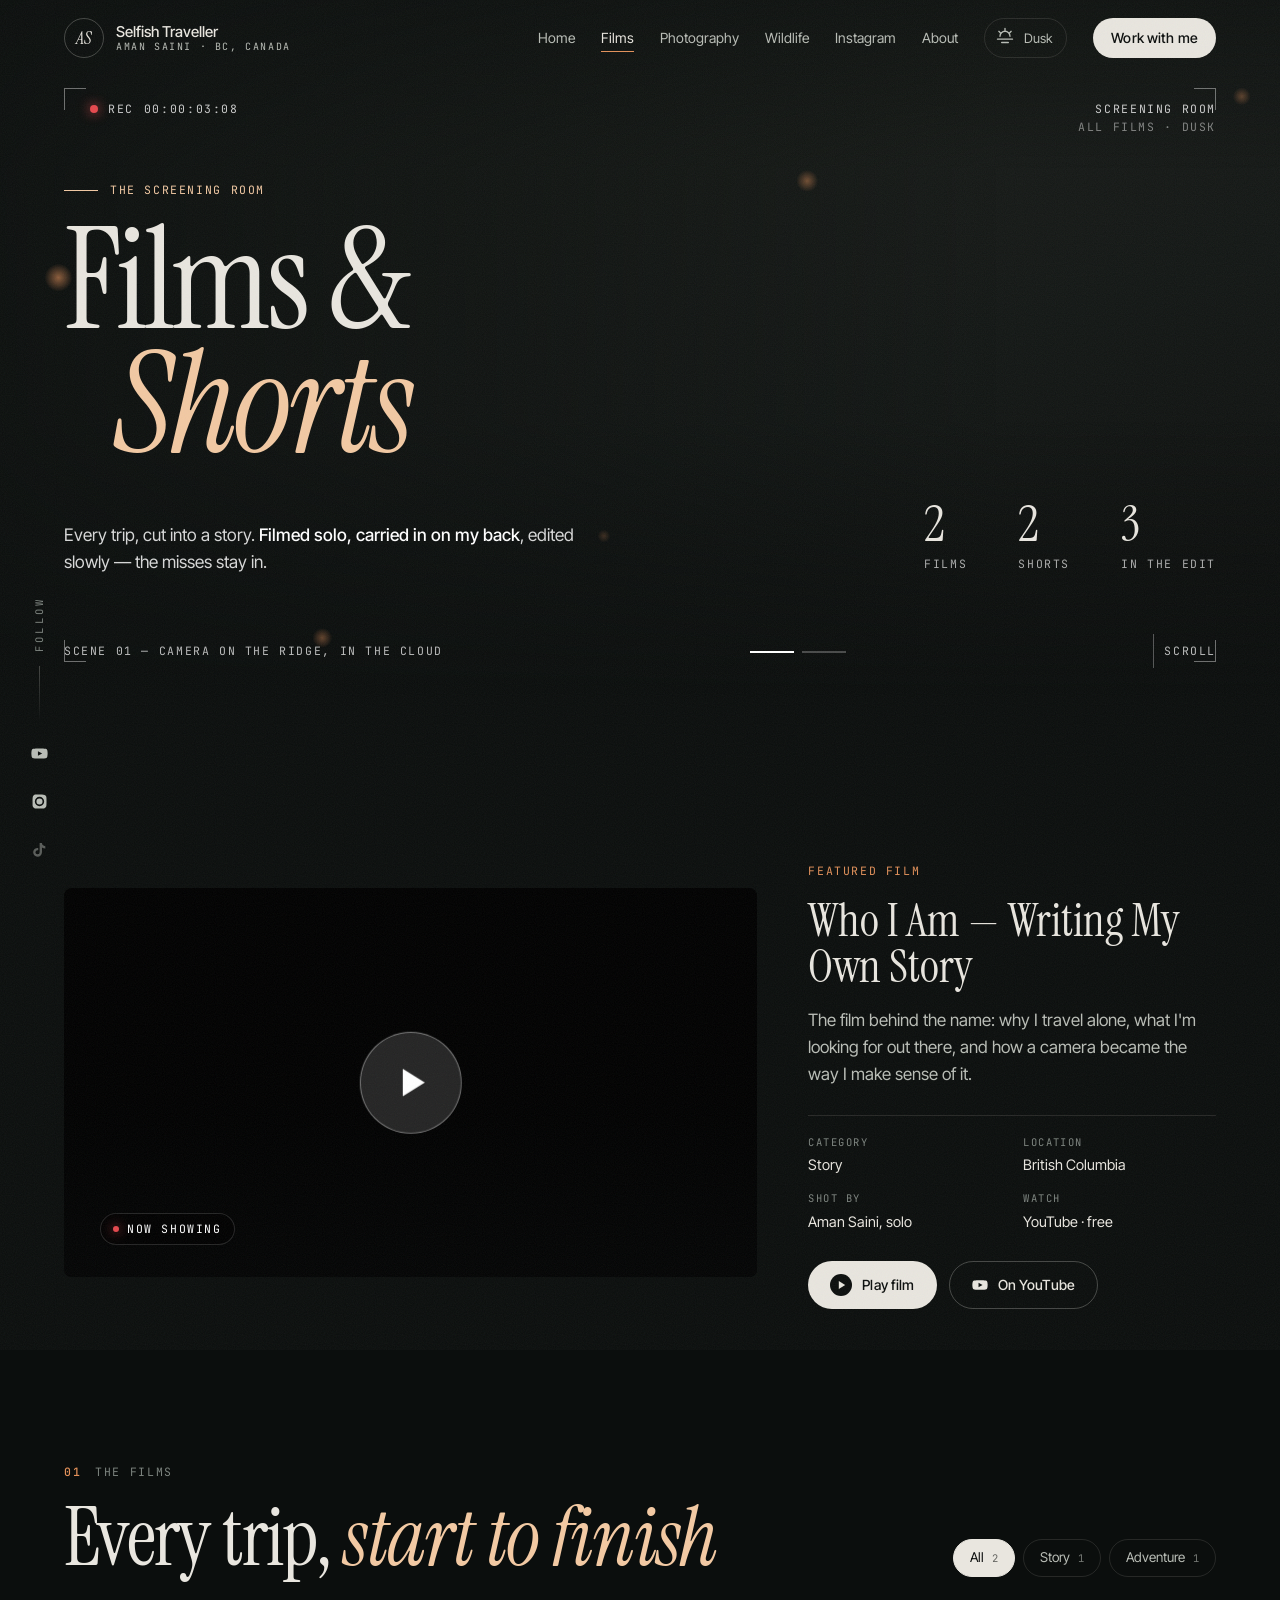
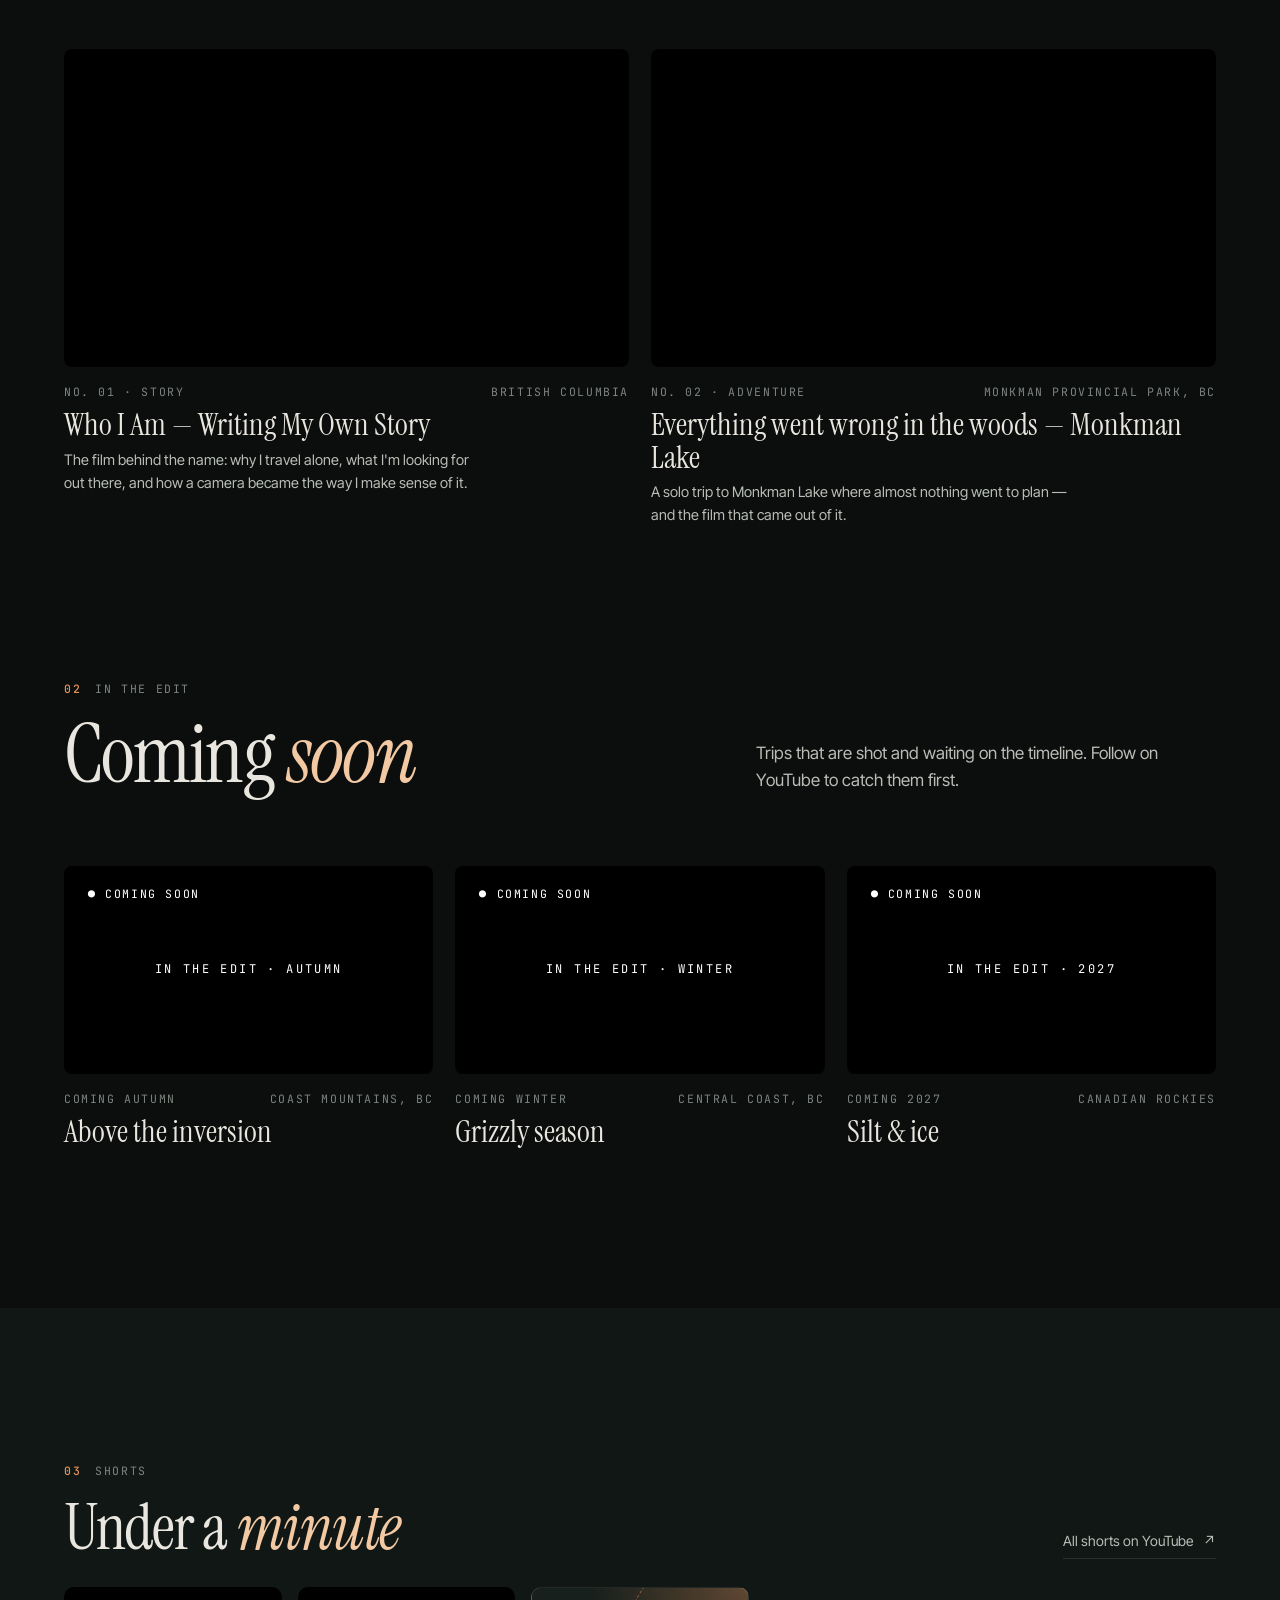
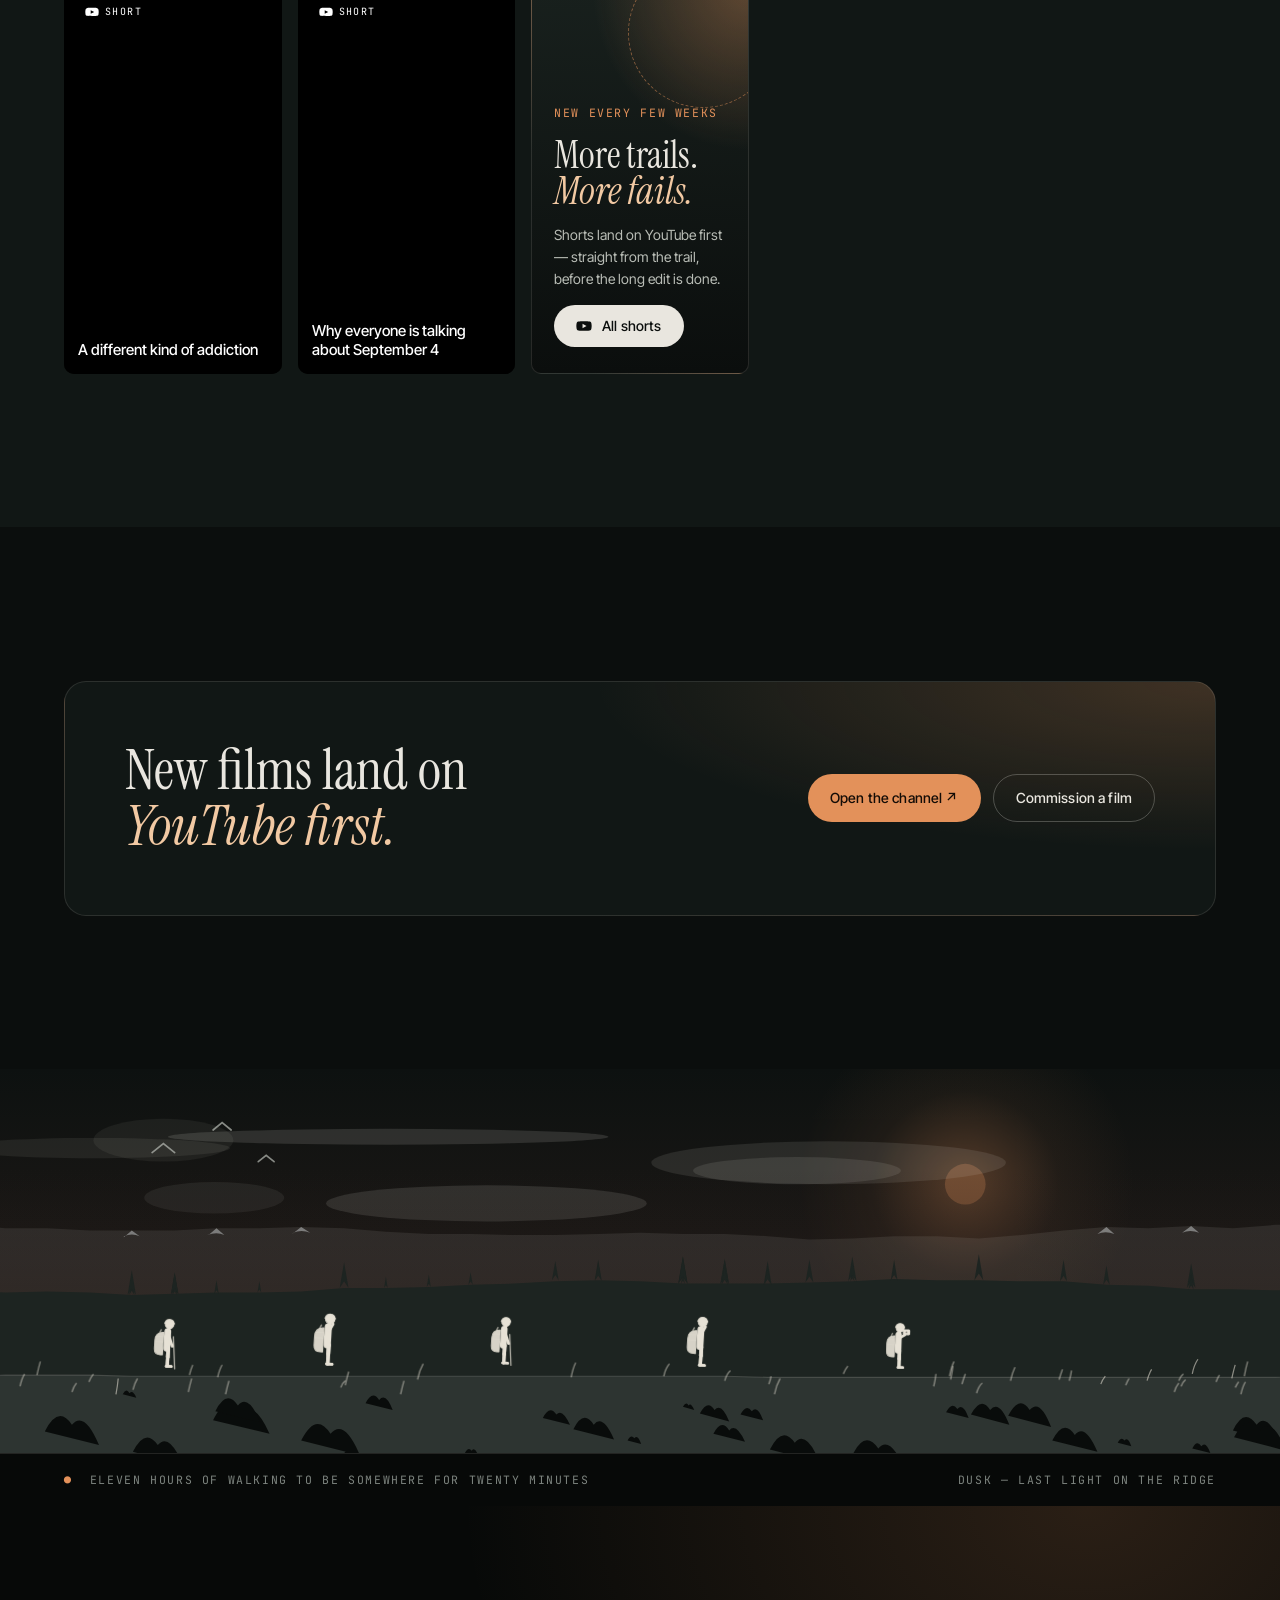
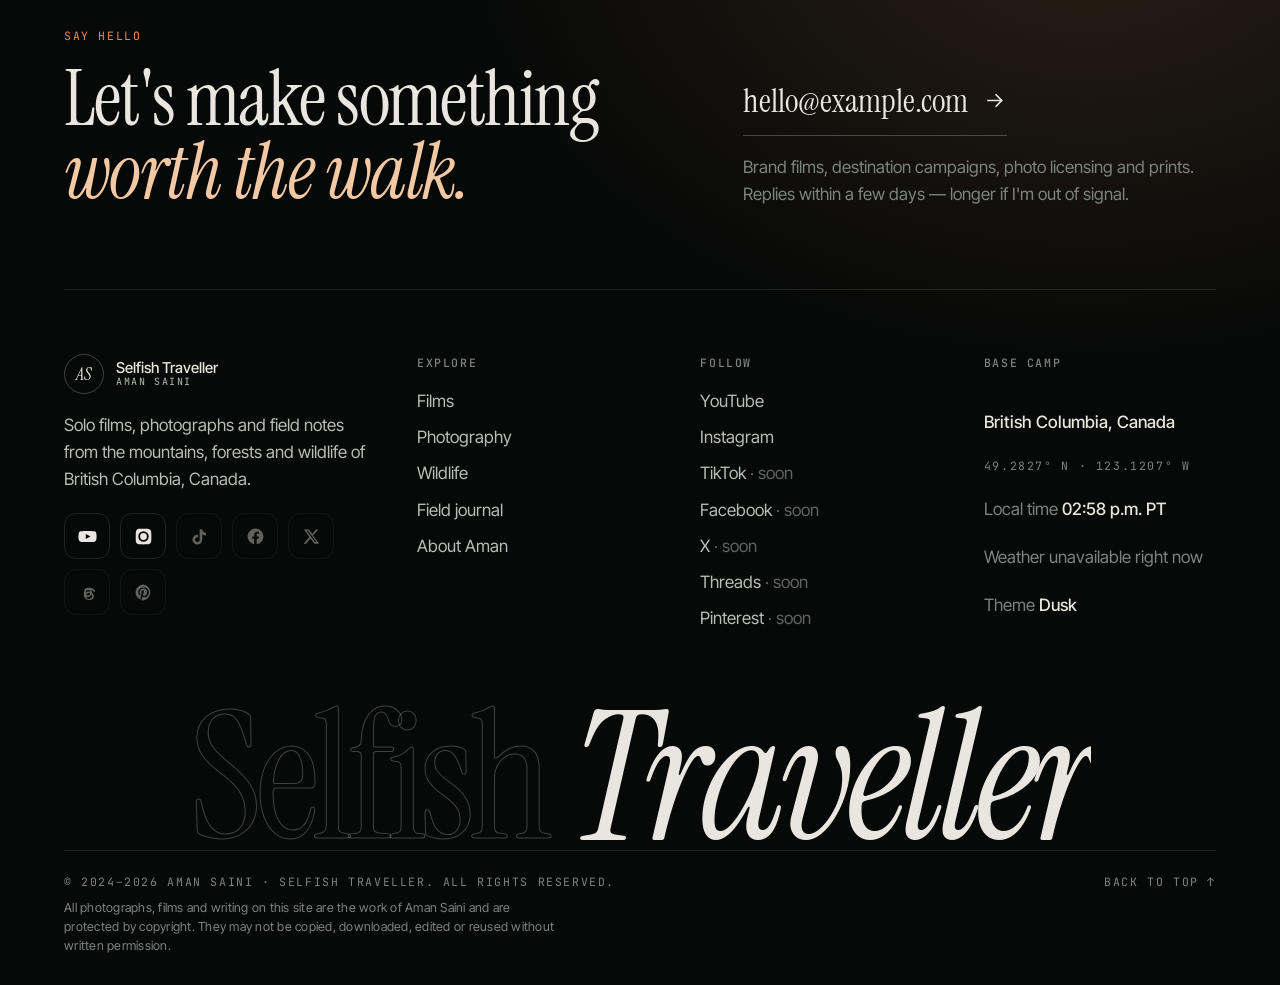
==== films.html @ 1bc9c897 "New Design, New Look" ====
<!doctype html>
<html lang="en" data-theme="dusk">
<head>
<meta charset="utf-8">
<meta name="viewport" content="width=device-width, initial-scale=1, viewport-fit=cover">
<title>Films — Aman Saini · Selfish Traveller</title>
<meta name="description" content="Every film and short by Aman Saini — solo adventure and travel films from British Columbia, Canada.">
<meta name="theme-color" content="#0b0e0d">
<script>try{var t=localStorage.getItem("st-theme");document.documentElement.dataset.theme=["dusk","sun","rain","wind","forest","night"].indexOf(t)>-1?t:"dusk"}catch(e){}</script>
<link rel="preconnect" href="https://fonts.googleapis.com">
<link rel="preconnect" href="https://fonts.gstatic.com" crossorigin>
<link href="https://fonts.googleapis.com/css2?family=Instrument+Serif:ital@0;1&family=Inter+Tight:wght@300;400;500;600&family=JetBrains+Mono:wght@400;500&display=swap" rel="stylesheet">
<link rel="stylesheet" href="assets/css/site.css">
</head>
<body data-page="films">
<a class="skip" href="#main">Skip to content</a>
<div class="grain" aria-hidden="true"></div>
<header id="site-header"></header>

<main id="main">
<section class="hero hero--page bars" id="top" aria-label="Films">
  <div class="hero__slides" aria-hidden="true"></div>
  <div class="hero__tint" aria-hidden="true"></div>
  <div class="hero__shade" aria-hidden="true"></div>
  <canvas class="wx" aria-hidden="true"></canvas>
  <div class="corners" aria-hidden="true"><i></i><i></i><i></i><i></i></div>
  <div class="hud hud--tl mono fade-in" aria-hidden="true"><span class="rec"></span> REC <span id="tc">00:00:00:00</span></div>
  <div class="hud hud--tr mono fade-in" aria-hidden="true">Screening room<br><span style="opacity:.6">All films · <span data-theme-name>Dusk</span></span></div>
  <div class="hero__body">
    <div class="wrap">
      <span class="kicker mono fade-in">The screening room</span>
      <h1 class="h1"><span class="ln"><span>Films &amp;</span></span><span class="ln"><span><em>Shorts</em></span></span></h1>
      <div class="hero__row fade-in">
        <p class="hero__lead">Every trip, cut into a story. <strong>Filmed solo, carried in on my back</strong>, edited slowly — the misses stay in.</p>
        <div class="stats" id="fstats"></div>
      </div>
    </div>
  </div>
  <div class="hero__foot"><div class="wrap mono"><span class="cap" id="cap"></span><div class="dots" id="dots"><button class="is-on" aria-label="Scene 1"></button><button aria-label="Scene 2"></button></div><span class="scroll-cue"><i></i>Scroll</span></div></div>
</section>

<section class="sec">
  <div class="wrap">
    <div class="player" id="player"></div>
  </div>
</section>

<section class="sec sec--tight" id="all">
  <div class="wrap">
    <div class="sec-head">
      <div><div class="chapter mono rv"><b>01</b> The films</div><h2 class="h2 rv">Every trip, <em>start to finish</em></h2></div>
      <div class="chips" id="fchips" aria-label="Filter films"></div>
    </div>
    <div class="fgrid" id="fgrid"></div>
  </div>
</section>

<section class="sec sec--tight" id="edit-sec">
  <div class="wrap">
    <div class="sec-head">
      <div><div class="chapter mono rv"><b>02</b> In the edit</div><h2 class="h2 rv">Coming <em>soon</em></h2></div>
      <p class="sub rv" style="margin:0">Trips that are shot and waiting on the timeline. Follow on YouTube to catch them first.</p>
    </div>
    <div class="fgrid" id="edit"></div>
  </div>
</section>

<section class="sec films" id="shorts">
  <div class="wrap">
    <div class="shorts__head">
      <div><div class="chapter mono rv"><b>03</b> Shorts</div><h2 class="h2 rv" style="font-size:clamp(40px,5vw,76px)">Under a <em>minute</em></h2></div>
      <a class="link" href="https://www.youtube.com/@Selfishtraveller/shorts" target="_blank" rel="noopener">All shorts on YouTube <span>↗</span></a>
    </div>
    <div class="shelf" id="shelf"></div>
  </div>
</section>

<section class="sec">
  <div class="wrap">
    <div class="band rv">
      <h3>New films land on <em>YouTube first.</em></h3>
      <div class="cta-row"><a class="btn btn--glow" href="https://www.youtube.com/@Selfishtraveller" target="_blank" rel="noopener">Open the channel ↗</a><a class="btn btn--ghost" href="index.html#collab">Commission a film</a></div>
    </div>
  </div>
</section>
</main>

<div class="trek-slot" aria-hidden="true"></div>
<footer id="site-footer"></footer>

<script src="assets/js/data.js"></script>
<script src="assets/js/site.js"></script>
</body>
</html>
---- assets/css/site.css ----
/* ════════════════════════════════════════════════════════════════════
   SELFISH TRAVELLER — site styles
   1. Themes  2. Base  3. Chrome (header, rail, menus)  4. Components
   5. Home  6. Films page  7. Photography page  8. Overlays  9. Footer
   10. Responsive & motion
   ════════════════════════════════════════════════════════════════════ */

/* ───────── 1. THEMES ───────── */
:root,[data-theme="dusk"]{
  --ink:#0b0e0d; --ink-2:#111715; --ink-3:#18201d;
  --fog:#e9e6df; --fog-2:#b9bdb6; --fog-3:#7d847f;
  --glow:#e3915a; --glow-2:#f2c9a3; --glow-rgb:227,145,90;
  --line:rgba(233,230,223,.12); --line-2:rgba(233,230,223,.26);
  --sky-a:#0d1110; --sky-b:#241c19; --tk-far:rgba(233,230,223,.11); --tk-mid:#1d2421; --tk-trail:#2d3431; --tk-ground:#070908;
  --walker:#e7e2d6; --sun:#e3915a; --sun-op:.45;
  --tint:rgba(227,145,90,.08); --tint-blend:soft-light;
}
[data-theme="sun"]{
  --ink:#120e09; --ink-2:#1a140d; --ink-3:#241b11;
  --fog:#f6eee2; --fog-2:#d2c6b4; --fog-3:#94887a;
  --glow:#f5a948; --glow-2:#ffd9a3; --glow-rgb:245,169,72;
  --line:rgba(246,238,226,.13); --line-2:rgba(246,238,226,.28);
  --sky-a:#2a170b; --sky-b:#c46a2a; --tk-far:rgba(255,214,160,.24); --tk-mid:#5a3217; --tk-trail:#3a200e; --tk-ground:#150b05;
  --walker:#140a04; --sun:#ffc56b; --sun-op:.95;
  --tint:rgba(255,150,40,.22); --tint-blend:soft-light;
}
[data-theme="rain"]{
  --ink:#0a1013; --ink-2:#0f181c; --ink-3:#152126;
  --fog:#e2e9eb; --fog-2:#aebbc0; --fog-3:#72818a;
  --glow:#7fb8cb; --glow-2:#c3e4ee; --glow-rgb:127,184,203;
  --line:rgba(226,233,235,.12); --line-2:rgba(226,233,235,.26);
  --sky-a:#0b1216; --sky-b:#2b3a42; --tk-far:rgba(195,220,230,.10); --tk-mid:#1a252a; --tk-trail:#26333a; --tk-ground:#060a0c;
  --walker:#d6e2e6; --sun:#9fb8c2; --sun-op:0;
  --tint:rgba(50,100,130,.38); --tint-blend:color;
}
[data-theme="wind"]{
  --ink:#101312; --ink-2:#161a18; --ink-3:#1e2320;
  --fog:#efebdf; --fog-2:#c4c1b3; --fog-3:#86867b;
  --glow:#d9c48c; --glow-2:#f0e3ba; --glow-rgb:217,196,140;
  --line:rgba(239,235,223,.13); --line-2:rgba(239,235,223,.28);
  --sky-a:#1a2225; --sky-b:#5d6b67; --tk-far:rgba(235,238,228,.18); --tk-mid:#2e3834; --tk-trail:#4b4e40; --tk-ground:#0d100e;
  --walker:#f1ede0; --sun:#e8e2cc; --sun-op:.28;
  --tint:rgba(190,200,175,.22); --tint-blend:soft-light;
}
[data-theme="forest"]{
  --ink:#08110d; --ink-2:#0d1812; --ink-3:#13221a;
  --fog:#e6efe4; --fog-2:#b2c2ae; --fog-3:#74866f;
  --glow:#9fd07e; --glow-2:#d3edbd; --glow-rgb:159,208,126;
  --line:rgba(230,239,228,.12); --line-2:rgba(230,239,228,.26);
  --sky-a:#08130d; --sky-b:#1e3a27; --tk-far:rgba(200,235,200,.10); --tk-mid:#12241a; --tk-trail:#20352a; --tk-ground:#040a06;
  --walker:#e1edd9; --sun:#d8f0b8; --sun-op:.22;
  --tint:rgba(40,120,60,.3); --tint-blend:color;
}
[data-theme="night"]{
  --ink:#06080f; --ink-2:#0b0f1c; --ink-3:#111729;
  --fog:#e6e9f5; --fog-2:#aab2cc; --fog-3:#6c7594;
  --glow:#93a9ff; --glow-2:#cdd6ff; --glow-rgb:147,169,255;
  --line:rgba(230,233,245,.12); --line-2:rgba(230,233,245,.26);
  --sky-a:#02040a; --sky-b:#141c3a; --tk-far:rgba(200,210,255,.10); --tk-mid:#0e1326; --tk-trail:#161d38; --tk-ground:#020308;
  --walker:#cfd6f2; --sun:#eef1ff; --sun-op:.9;
  --tint:rgba(25,45,140,.5); --tint-blend:multiply;
}
:root{
  --serif:"Instrument Serif","Times New Roman",serif;
  --sans:"Inter Tight",system-ui,-apple-system,"Segoe UI",sans-serif;
  --mono:"JetBrains Mono",ui-monospace,Menlo,monospace;
  --pad:clamp(20px,5vw,80px); --max:1360px;
  --ease:cubic-bezier(.2,.7,.1,1);
  --rail:0px;
}

/* ───────── 2. BASE ───────── */
*,*::before,*::after{box-sizing:border-box}
html{-webkit-text-size-adjust:100%;scroll-behavior:smooth;background:var(--ink)}
body{margin:0;background:var(--ink);color:var(--fog);font-family:var(--sans);font-size:17px;line-height:1.6;-webkit-font-smoothing:antialiased;overflow-x:hidden;transition:background-color .8s,color .8s}
img{display:block;max-width:100%}
a{color:inherit;text-decoration:none}
button{font:inherit;color:inherit;background:none;border:0;cursor:pointer;padding:0}
svg{flex:none}
::selection{background:var(--glow);color:var(--ink)}
:focus-visible{outline:2px solid var(--glow);outline-offset:3px}
.wrap{max-width:var(--max);margin:0 auto;padding:0 var(--pad)}
.mono{font-family:var(--mono);font-size:11.5px;letter-spacing:.14em;text-transform:uppercase}
.vh{position:absolute!important;width:1px;height:1px;overflow:hidden;clip:rect(0 0 0 0);white-space:nowrap}
.skip{position:absolute;left:-999px;top:8px;z-index:200;background:var(--fog);color:var(--ink);padding:8px 14px}
.skip:focus{left:8px}
.ph{position:relative;overflow:hidden;background:linear-gradient(160deg,var(--ink-3),var(--ink-2) 60%,var(--ink))}
.ph img{width:100%;height:100%;object-fit:cover}
.ph img.lbx{transform:scale(1.34)}
img{-webkit-user-drag:none;user-select:none}
.grain{position:fixed;inset:-50%;z-index:150;pointer-events:none;opacity:.06;background-image:url("data:image/svg+xml;utf8,<svg xmlns='http://www.w3.org/2000/svg' width='160' height='160'><filter id='n'><feTurbulence type='fractalNoise' baseFrequency='.9' numOctaves='2' stitchTiles='stitch'/></filter><rect width='100%' height='100%' filter='url(%23n)'/></svg>");animation:grain 1.2s steps(6) infinite}
@keyframes grain{0%{transform:translate(0,0)}20%{transform:translate(-3%,2%)}40%{transform:translate(2%,-3%)}60%{transform:translate(-2%,-1%)}80%{transform:translate(3%,3%)}100%{transform:translate(0,0)}}

/* reveal — hides only while JS runs, with a safety net in site.js */
.js .rv{opacity:0;transform:translateY(34px);transition:opacity 1.1s var(--ease),transform 1.1s var(--ease)}
.js .rv.in{opacity:1;transform:none}
.js .rv-img > img{clip-path:inset(10% 0 10% 0);transform:scale(1.16);transition:clip-path 1.4s var(--ease),transform 1.8s var(--ease)}
.js .rv-img.in > img{clip-path:inset(0);transform:none}

/* buttons & links */
.btn{display:inline-flex;align-items:center;justify-content:center;gap:10px;height:48px;padding:0 22px;border-radius:999px;font-size:14px;font-weight:500;letter-spacing:.01em;transition:transform .4s var(--ease),background .3s,color .3s,border-color .3s;white-space:nowrap}
.btn svg{width:16px;height:16px;fill:currentColor}
.btn--light{background:var(--fog);color:var(--ink)}
.btn--light:hover{background:#fff;transform:translateY(-2px)}
.btn--ghost{border:1px solid var(--line-2);color:var(--fog)}
.btn--ghost:hover{border-color:var(--fog);background:rgba(255,255,255,.05)}
.btn--glow{background:var(--glow);color:#140c06}
.btn--glow:hover{background:var(--glow-2);transform:translateY(-2px)}
.btn .play{width:22px;height:22px;border-radius:50%;background:var(--ink);color:var(--fog);display:grid;place-items:center}
.btn .play svg{width:8px;height:8px;margin-left:2px}
.link{display:inline-flex;align-items:center;gap:10px;font-size:14px;color:var(--fog-2);border-bottom:1px solid var(--line);padding-bottom:6px;transition:color .3s,border-color .3s,gap .4s var(--ease);white-space:nowrap}
.link:hover{color:var(--fog);border-color:var(--fog);gap:16px}

/* section heads */
.sec{padding:clamp(90px,12vw,160px) 0;position:relative}
.sec--tight{padding-top:0}
.sec-head{display:grid;grid-template-columns:minmax(0,1fr) auto;align-items:end;gap:24px;margin-bottom:clamp(40px,6vw,72px)}
.chapter{display:flex;align-items:center;gap:14px;color:var(--fog-3);margin-bottom:18px}
.chapter b{color:var(--glow);font-weight:500}
.h2{font-family:var(--serif);font-weight:400;font-size:clamp(44px,6.4vw,96px);line-height:.95;letter-spacing:-.02em;margin:0;text-wrap:balance}
.h2 em,.h1 em{color:var(--glow-2)}
.sub{color:var(--fog-2);max-width:46ch;margin:18px 0 0}
.chips{display:flex;flex-wrap:wrap;gap:8px}
.chip{height:38px;padding:0 16px;border-radius:999px;border:1px solid var(--line);font-size:13.5px;color:var(--fog-2);display:inline-flex;align-items:center;gap:8px;transition:.3s}
.chip small{font-family:var(--mono);font-size:10.5px;opacity:.6}
.chip:hover{border-color:var(--line-2);color:var(--fog)}
.chip[aria-pressed="true"]{background:var(--fog);color:var(--ink);border-color:var(--fog)}

/* ───────── 3. CHROME ───────── */
.hdr{position:fixed;inset:0 0 auto;z-index:60;transition:background .5s var(--ease),transform .5s var(--ease)}
.hdr.solid{background:color-mix(in srgb,var(--ink) 78%,transparent);backdrop-filter:blur(14px) saturate(1.2);-webkit-backdrop-filter:blur(14px) saturate(1.2);border-bottom:1px solid var(--line)}
.hdr__in{display:flex;align-items:center;gap:26px;height:76px;max-width:var(--max);margin:0 auto;padding:0 var(--pad)}
.brand{display:flex;align-items:center;gap:12px;margin-right:auto}
.brand__mark{width:40px;height:40px;border:1px solid var(--line-2);border-radius:50%;display:grid;place-items:center;font-family:var(--serif);font-style:italic;font-size:18px;line-height:1;transition:border-color .4s,background .4s}
.brand:hover .brand__mark{border-color:var(--glow);background:rgba(var(--glow-rgb),.12)}
.brand__txt{display:flex;flex-direction:column;line-height:1.1}
.brand__txt b{font-weight:500;font-size:15px}
.brand__txt span{font-family:var(--mono);font-size:10px;letter-spacing:.16em;color:var(--fog-2);text-transform:uppercase}
.nav{display:flex;gap:26px;list-style:none;margin:0;padding:0}
.nav a{font-size:14px;color:var(--fog-2);position:relative;padding:6px 0;transition:color .3s}
.nav a::after{content:"";position:absolute;left:0;right:0;bottom:0;height:1px;background:var(--glow);transform:scaleX(0);transform-origin:right;transition:transform .5s var(--ease)}
.nav a:hover,.nav a[aria-current="page"]{color:var(--fog)}
.nav a:hover::after,.nav a[aria-current="page"]::after{transform:scaleX(1);transform-origin:left}
.hdr .btn{height:40px;padding:0 18px}
.tbtn{height:40px;padding:0 14px 0 10px;border-radius:999px;border:1px solid var(--line);display:inline-flex;align-items:center;gap:9px;font-size:13px;color:var(--fog-2);transition:border-color .3s,color .3s}
.tbtn:hover,.tbtn[aria-expanded="true"]{border-color:var(--line-2);color:var(--fog)}
.tbtn svg{width:20px;height:20px}
.tpop{position:absolute;top:calc(100% - 6px);right:var(--pad);width:320px;background:color-mix(in srgb,var(--ink-2) 94%,transparent);backdrop-filter:blur(18px);-webkit-backdrop-filter:blur(18px);border:1px solid var(--line-2);border-radius:18px;padding:10px;opacity:0;visibility:hidden;transform:translateY(-8px) scale(.98);transform-origin:top right;transition:.35s var(--ease);box-shadow:0 30px 80px -20px rgba(0,0,0,.6)}
.tpop.open{opacity:1;visibility:visible;transform:none}
.tpop__h{display:flex;justify-content:space-between;padding:8px 10px 10px;color:var(--fog-3)}
.topt{display:grid;grid-template-columns:40px 1fr auto;align-items:center;gap:12px;width:100%;padding:8px 10px;border-radius:12px;text-align:left;transition:background .25s}
.topt:hover{background:rgba(255,255,255,.05)}
.topt[aria-checked="true"]{background:rgba(var(--glow-rgb),.14)}
.topt .ico{width:40px;height:40px;border-radius:12px;display:grid;place-items:center;background:var(--sw,#222);color:#fff}
.topt .ico svg{width:22px;height:22px}
.topt b{display:block;font-weight:500;font-size:14.5px}
.topt span{font-size:12.5px;color:var(--fog-3)}
.topt i{width:18px;height:18px;border-radius:50%;border:1px solid var(--line-2);font-style:normal}
.topt[aria-checked="true"] i{background:var(--glow);border-color:var(--glow);box-shadow:inset 0 0 0 4px var(--ink-2)}
.tpop__live{padding:10px;margin-top:6px;border-top:1px solid var(--line);font-size:12.5px;color:var(--fog-3)}
.burger{display:none;width:44px;height:44px;border-radius:50%;border:1px solid var(--line);place-items:center}
.burger span{display:block;width:18px;height:1.5px;background:var(--fog);position:relative;transition:background .3s}
.burger span::before,.burger span::after{content:"";position:absolute;left:0;width:18px;height:1.5px;background:var(--fog);transition:transform .4s var(--ease),top .4s}
.burger span::before{top:-6px}.burger span::after{top:6px}
.menu-open .burger span{background:transparent}
.menu-open .burger span::before{top:0;transform:rotate(45deg)}
.menu-open .burger span::after{top:0;transform:rotate(-45deg)}
.sheet{position:fixed;inset:0;z-index:55;background:var(--ink);padding:100px var(--pad) 30px;display:flex;flex-direction:column;gap:28px;overflow:auto;clip-path:inset(0 0 100% 0);transition:clip-path .7s var(--ease);visibility:hidden}
.menu-open .sheet{clip-path:inset(0);visibility:visible}
.sheet ol{list-style:none;margin:0;padding:0;counter-reset:m}
.sheet li{border-bottom:1px solid var(--line)}
.sheet ol a{display:flex;align-items:baseline;gap:16px;padding:12px 0;font-family:var(--serif);font-size:clamp(34px,9vw,54px);line-height:1.1}
.sheet ol a::before{counter-increment:m;content:"0" counter(m);font-family:var(--mono);font-size:11px;color:var(--glow);letter-spacing:.1em}
.sheet__themes{display:grid;grid-template-columns:repeat(4,1fr);gap:8px}
.sheet__themes button{display:flex;flex-direction:column;align-items:center;gap:6px;padding:10px 4px;border-radius:12px;border:1px solid var(--line);font-size:12px}
.sheet__themes button[aria-checked="true"]{border-color:var(--glow);background:rgba(var(--glow-rgb),.12)}
.sheet__themes svg{width:22px;height:22px}
.sheet__soc{display:flex;flex-wrap:wrap;gap:10px}
.sheet__soc a{width:48px;height:48px;border-radius:50%;border:1px solid var(--line);display:grid;place-items:center}
.sheet__soc svg{width:20px;height:20px;fill:currentColor}

/* left social rail */
.rail{position:fixed;left:22px;bottom:34px;z-index:50;display:flex;flex-direction:column;align-items:center;gap:14px;color:var(--fog-2);transition:opacity .5s,transform .5s var(--ease)}
.rail__lab{writing-mode:vertical-rl;transform:rotate(180deg);font-family:var(--mono);font-size:10.5px;letter-spacing:.3em;text-transform:uppercase;color:var(--fog-3)}
.rail__line{width:1px;height:56px;background:linear-gradient(var(--line-2),transparent);position:relative;overflow:hidden}
.rail__line::after{content:"";position:absolute;left:0;top:-30%;width:1px;height:30%;background:var(--glow);animation:drip 2.6s ease-in-out infinite}
.rail a{width:34px;height:34px;display:grid;place-items:center;border-radius:50%;transition:color .3s,background .3s,transform .4s var(--ease)}
.rail a:hover{color:var(--ink);background:var(--glow);transform:translateX(3px)}
.rail svg{width:17px;height:17px;fill:currentColor}
.rail a[data-soon]{opacity:.45}
@keyframes drip{to{top:100%}}

/* ───────── 4. SHARED COMPONENTS ───────── */
/* hero (home) and page hero */
.hero{position:relative;height:100vh;height:100svh;min-height:640px;overflow:hidden;isolation:isolate}
.hero--page{height:78vh;height:78svh;min-height:560px}
.hero__slides{position:absolute;inset:0;z-index:-3}
.slide{position:absolute;inset:0;opacity:0;transition:opacity 1.8s ease}
.slide.is-on{opacity:1}
.slide img{width:100%;height:100%;object-fit:cover;transform:scale(1.14);transform-origin:var(--o,50% 50%)}
.slide.is-on img{animation:kb 10s linear forwards}
@keyframes kb{from{transform:scale(1.14)}to{transform:scale(1.02)}}
.hero__tint{position:absolute;inset:0;z-index:-2;background:var(--tint);mix-blend-mode:var(--tint-blend);transition:background 1s}
.hero__shade{position:absolute;inset:0;z-index:-1;background:
  linear-gradient(90deg,color-mix(in srgb,var(--ink) 85%,transparent) 0%,color-mix(in srgb,var(--ink) 45%,transparent) 42%,transparent 78%),
  linear-gradient(0deg,var(--ink) 0%,transparent 40%),
  linear-gradient(180deg,color-mix(in srgb,var(--ink) 60%,transparent) 0%,transparent 24%)}
.hero canvas.wx{position:absolute;inset:0;width:100%;height:100%;z-index:0;pointer-events:none;opacity:.8}
.bars::before,.bars::after{content:"";position:absolute;left:0;right:0;height:50.5%;background:#030404;z-index:6;animation:bars 1.6s .25s var(--ease) forwards;pointer-events:none}
.bars::before{top:0;transform-origin:top}
.bars::after{bottom:0;transform-origin:bottom}
@keyframes bars{to{transform:scaleY(0)}}
.hud{position:absolute;z-index:3;color:rgba(255,255,255,.78)}
.hud--tl{top:100px;left:calc(var(--pad) + var(--rail));display:flex;align-items:center;gap:10px}
.hud--tr{top:100px;right:var(--pad);text-align:right}
.rec{display:inline-block;width:8px;height:8px;border-radius:50%;background:#e5484d;box-shadow:0 0 12px #e5484d;animation:blink 1.4s steps(2) infinite}
@keyframes blink{50%{opacity:.15}}
.corners{position:absolute;inset:88px var(--pad) 40px;z-index:2;pointer-events:none}
.corners i{position:absolute;width:22px;height:22px;border:0 solid rgba(255,255,255,.4)}
.corners i:nth-child(1){left:0;top:0;border-left-width:1px;border-top-width:1px}
.corners i:nth-child(2){right:0;top:0;border-right-width:1px;border-top-width:1px}
.corners i:nth-child(3){left:0;bottom:0;border-left-width:1px;border-bottom-width:1px}
.corners i:nth-child(4){right:0;bottom:0;border-right-width:1px;border-bottom-width:1px}
.hero__body{position:absolute;z-index:3;left:0;right:0;bottom:clamp(90px,14vh,150px)}
.kicker{display:inline-flex;align-items:center;gap:12px;color:var(--glow-2)}
.kicker::before{content:"";width:34px;height:1px;background:currentColor}
.h1{font-family:var(--serif);font-weight:400;font-size:clamp(64px,13.5vw,212px);line-height:.84;letter-spacing:-.025em;margin:22px 0 28px}
.h1 em{padding-left:.35em}
.h1 .ln{display:block;overflow:hidden;padding-bottom:.04em}
.h1 .ln>span{display:block;animation:rise 1.4s var(--ease) both}
.h1 .ln:nth-child(1)>span{animation-delay:1.1s}
.h1 .ln:nth-child(2)>span{animation-delay:1.25s}
.hero--page .h1{font-size:clamp(60px,11vw,170px)}
@keyframes rise{from{transform:translateY(105%)}to{transform:none}}
.fade-in{animation:fade 1.2s 1.6s var(--ease) both}
@keyframes fade{from{opacity:0;transform:translateY(16px)}to{opacity:1;transform:none}}
.hero__row{display:flex;flex-wrap:wrap;align-items:flex-end;justify-content:space-between;gap:28px}
.hero__lead{max-width:520px;font-size:clamp(16px,1.35vw,19px);color:rgba(255,255,255,.84);margin:0}
.hero__lead strong{color:#fff;font-weight:500}
.cta-row{display:flex;flex-wrap:wrap;gap:12px}
.hero__foot{position:absolute;z-index:3;left:0;right:0;bottom:34px}
.hero__foot .wrap{display:flex;justify-content:space-between;align-items:center;gap:20px;color:rgba(255,255,255,.72)}
.dots{display:flex;gap:8px}
.dots button{width:44px;height:20px;position:relative}
.dots button::before{content:"";position:absolute;left:0;right:0;top:50%;height:2px;background:rgba(255,255,255,.25)}
.dots button::after{content:"";position:absolute;left:0;top:50%;height:2px;width:0;background:#fff}
.dots button.is-on::after{animation:prog 7s linear forwards}
@keyframes prog{to{width:100%}}
.scroll-cue{display:flex;align-items:center;gap:10px}
.scroll-cue i{width:1px;height:34px;background:rgba(255,255,255,.3);position:relative;overflow:hidden}
.scroll-cue i::after{content:"";position:absolute;left:0;top:-40%;width:1px;height:40%;background:#fff;animation:drip 2s ease-in-out infinite}
.stats{display:flex;flex-wrap:wrap;gap:clamp(20px,4vw,56px)}
.stats div b{display:block;font-family:var(--serif);font-weight:400;font-size:clamp(36px,4vw,56px);line-height:1}
.stats div span{color:rgba(255,255,255,.65)}

/* marquee */
.marquee{border-block:1px solid var(--line);overflow:hidden;padding:22px 0}
.marquee__track{display:flex;width:max-content;animation:mq 42s linear infinite}
.marquee span{font-family:var(--serif);font-style:italic;font-size:clamp(28px,3.6vw,48px);white-space:nowrap;padding-right:48px;color:var(--fog-2);display:flex;align-items:center;gap:48px}
.marquee span::after{content:"✦";font-style:normal;font-size:.45em;color:var(--glow)}
@keyframes mq{to{transform:translateX(-50%)}}

/* ── trek band ── */
.trek{position:relative;overflow:hidden;line-height:0;background:var(--sky-a);isolation:isolate}
.trek svg{width:100%;height:clamp(230px,30vw,420px);display:block}
.trek canvas.wx{position:absolute;inset:0;width:100%;height:100%;pointer-events:none;z-index:2}
.trek__aurora{position:absolute;inset:0 0 45% 0;z-index:1;opacity:0;pointer-events:none;transition:opacity 1.2s;
  background:radial-gradient(60% 50% at 30% 60%,rgba(108,242,176,.35),transparent 70%),radial-gradient(50% 45% at 68% 50%,rgba(140,120,255,.28),transparent 70%);filter:blur(18px);animation:aurora 14s ease-in-out infinite alternate}
[data-theme="night"] .trek__aurora{opacity:1}
@keyframes aurora{0%{transform:translateX(-4%) skewX(-6deg)}100%{transform:translateX(5%) skewX(8deg)}}
.tk{animation:tkScroll var(--dur,90s) linear infinite}
@keyframes tkScroll{from{transform:translateX(0)}to{transform:translateX(-1200px)}}
[data-theme="wind"] .tk--cloud{--dur:40s!important}
[data-theme="wind"] .tk--grass path{animation:sway .9s ease-in-out infinite alternate;transform-box:fill-box;transform-origin:bottom}
@keyframes sway{from{transform:skewX(-8deg)}to{transform:skewX(-28deg)}}
.trek__party{transform:translateZ(0)}
.leg,.arm,.pole{transform-box:fill-box;transform-origin:50% 0}
.shin{transform-box:fill-box;transform-origin:72% 13%;animation:shinBend 1.32s ease-in-out infinite}
@keyframes shinBend{0%{transform:rotate(0)}24%{transform:rotate(-44deg)}52%{transform:rotate(-5deg)}100%{transform:rotate(0)}}
.leg--a{animation:legA .66s ease-in-out infinite alternate}
.leg--b{animation:legB .66s ease-in-out infinite alternate}
.arm{animation:legB .66s ease-in-out infinite alternate}
.pole{animation:poleSwing .66s ease-in-out infinite alternate}
@keyframes legA{from{transform:rotate(21deg)}to{transform:rotate(-21deg)}}
@keyframes legB{from{transform:rotate(-21deg)}to{transform:rotate(21deg)}}
@keyframes poleSwing{from{transform:rotate(-7deg)}to{transform:rotate(9deg)}}
.bob{transform-box:fill-box;transform-origin:center;animation:bob .33s ease-in-out infinite alternate}
@keyframes bob{from{transform:translateY(.4px)}to{transform:translateY(-1.8px)}}
.puff{animation:puff 1.32s ease-out infinite}
@keyframes puff{0%{opacity:0;transform:translate(0,0) scale(.3)}18%{opacity:.2}100%{opacity:0;transform:translate(10px,-3px) scale(1.6)}}
.bird{transform-box:fill-box;animation:glide 9s ease-in-out infinite alternate}
@keyframes glide{from{transform:translate(0,0)}to{transform:translate(30px,-16px)}}
/* theme extras inside the band */
.tx{display:none}
[data-theme="rain"] .tx-rain,[data-theme="night"] .tx-night,[data-theme="forest"] .tx-forest,
[data-theme="sun"] .tx-sun,[data-theme="wind"] .tx-wind,[data-theme="dusk"] .tx-dusk{display:inline}
[data-theme="rain"] .tx-norain,[data-theme="night"] .tx-nonight{display:none}
.lean{transition:transform 1s var(--ease)}
[data-theme="wind"] .lean{transform:rotate(-9deg)}
[data-theme="rain"] .lean{transform:rotate(-5deg)}
.umb{transform-box:fill-box;transform-origin:50% 100%;animation:umb 1.3s ease-in-out infinite alternate}
@keyframes umb{from{transform:rotate(-4deg)}to{transform:rotate(3deg)}}
.lamp{animation:lamp 3s ease-in-out infinite alternate}
@keyframes lamp{from{opacity:.55}to{opacity:.9}}
.trek__cap{display:flex;justify-content:space-between;gap:16px;flex-wrap:wrap;padding:18px var(--pad);line-height:1.4;color:var(--fog-3);background:var(--tk-ground);border-top:1px solid var(--line)}
.trek__cap b{color:var(--glow);font-weight:500}

/* ───────── 5. HOME ───────── */
.maker{display:grid;grid-template-columns:5fr 7fr;gap:clamp(40px,7vw,110px);align-items:center}
.portrait{position:relative;aspect-ratio:4/5;border-radius:4px;margin:0;overflow:visible}
.portrait .ph{position:absolute;inset:0;border-radius:4px}
.portrait figcaption{position:absolute;left:16px;right:16px;bottom:14px;display:flex;justify-content:space-between;color:rgba(255,255,255,.85);z-index:2}
.portrait .ph::after{content:"";position:absolute;inset:0;background:linear-gradient(0deg,rgba(0,0,0,.55),transparent 40%)}
.stamp{position:absolute;top:-34px;right:-34px;width:128px;height:128px;z-index:3;animation:spin 22s linear infinite}
.stamp text{font-family:var(--mono);font-size:9.6px;letter-spacing:2.6px;fill:var(--fog);text-transform:uppercase}
.stamp circle{fill:var(--glow)}
@keyframes spin{to{transform:rotate(360deg)}}
.statement{font-family:var(--serif);font-size:clamp(30px,3.7vw,54px);line-height:1.12;letter-spacing:-.01em;margin:0 0 44px}
.statement .w{transition:color .5s}
.js .statement .w{color:color-mix(in srgb,var(--fog) 18%,transparent)}
.js .statement .w.lit{color:var(--fog)}
.statement em{font-style:italic}
.js .statement em .w.lit{color:var(--glow-2)}
.tenets{display:grid;grid-template-columns:repeat(3,1fr);gap:28px;border-top:1px solid var(--line);padding-top:28px}
.tenets h3{font-size:15px;font-weight:500;margin:10px 0 6px}
.tenets p{margin:0;font-size:14.5px;color:var(--fog-2);line-height:1.55}
.tenets .mono{color:var(--glow)}

/* films block */
.films{background:var(--ink-2)}
.films__grid{display:grid;grid-template-columns:minmax(0,1.65fr) minmax(0,1fr);gap:clamp(20px,3vw,40px);align-items:start}
.feature{position:relative;aspect-ratio:16/9;border-radius:8px;display:block;width:100%;text-align:left;overflow:hidden;background:#000}
.feature img{transition:transform 1.4s var(--ease),filter .6s}
.feature:hover img{transform:scale(1.04);filter:brightness(.85)}
.feature::after{content:"";position:absolute;inset:0;background:linear-gradient(0deg,rgba(4,5,5,.92) 0%,rgba(4,5,5,0) 58%);pointer-events:none}
.feature__meta{position:absolute;left:clamp(18px,3vw,36px);right:clamp(18px,3vw,36px);bottom:clamp(18px,3vw,32px);z-index:2;color:#fff}
.feature__meta h3{font-family:var(--serif);font-weight:400;font-size:clamp(26px,3.2vw,46px);line-height:1;margin:12px 0 0;max-width:18ch}
.badge{display:inline-flex;align-items:center;gap:8px;background:rgba(0,0,0,.55);backdrop-filter:blur(8px);border:1px solid rgba(255,255,255,.14);padding:6px 12px;border-radius:999px;color:#fff}
.badge .rec{width:6px;height:6px}
.bigplay{position:absolute;z-index:2;top:50%;left:50%;width:clamp(72px,8vw,108px);aspect-ratio:1;transform:translate(-50%,-50%);border-radius:50%;display:grid;place-items:center;background:rgba(255,255,255,.14);backdrop-filter:blur(10px);-webkit-backdrop-filter:blur(10px);border:1px solid rgba(255,255,255,.4);transition:transform .6s var(--ease),background .4s}
.bigplay svg{width:22%;margin-left:6%;fill:#fff}
.feature:hover .bigplay{transform:translate(-50%,-50%) scale(1.1);background:var(--glow)}
.feature:hover .bigplay svg{fill:#140c06}
.side h4{margin:0 0 10px;color:var(--fog-3);font-weight:500}
.row{display:grid;grid-template-columns:160px 1fr;gap:16px;align-items:center;padding:10px;margin:0 -10px;border-radius:8px;transition:background .3s}
.row:hover{background:rgba(255,255,255,.05)}
.row .ph{aspect-ratio:16/9;border-radius:5px}
.row h5{font-size:15.5px;font-weight:500;line-height:1.3;margin:0 0 6px}
.row p{margin:0;color:var(--fog-3)}
.side__note{margin-top:18px;padding:18px;border:1px dashed var(--line-2);border-radius:10px;color:var(--fog-2);font-size:14.5px}
.side__note b{color:var(--fog);font-weight:500}

/* shorts shelf */
.shorts{margin-top:clamp(56px,7vw,90px);padding-top:clamp(36px,4vw,50px);border-top:1px solid var(--line)}
.shorts__head{display:flex;justify-content:space-between;align-items:end;gap:20px;margin-bottom:28px}
.shorts__head h3{font-family:var(--serif);font-weight:400;font-size:clamp(34px,4vw,56px);line-height:1;margin:8px 0 0}
.shorts__head h3 em{color:var(--glow-2)}
.shelf{display:grid;grid-template-columns:repeat(auto-fill,minmax(210px,1fr));gap:16px}
.short{position:relative;aspect-ratio:9/16;border-radius:10px;display:block;overflow:hidden;background:#000;text-align:left}
.short img{transition:transform 1s var(--ease)}
.short:hover img{transform:scale(1.06)}
.short::after{content:"";position:absolute;inset:0;background:linear-gradient(0deg,rgba(0,0,0,.85),transparent 50%);pointer-events:none}
.short__t{position:absolute;z-index:1;left:14px;right:14px;bottom:14px;font-size:15px;font-weight:500;line-height:1.3;color:#fff}
.short__b{position:absolute;z-index:1;top:12px;left:12px;display:flex;align-items:center;gap:6px;font-size:10px;background:rgba(0,0,0,.55);color:#fff;padding:5px 9px;border-radius:99px;backdrop-filter:blur(6px)}
.short__p{position:absolute;z-index:1;top:50%;left:50%;width:54px;height:54px;transform:translate(-50%,-50%) scale(.85);border-radius:50%;background:rgba(255,255,255,.18);backdrop-filter:blur(8px);display:grid;place-items:center;opacity:0;transition:.4s var(--ease)}
.short__p svg{width:14px;fill:#fff;margin-left:3px}
.short:hover .short__p{opacity:1;transform:translate(-50%,-50%) scale(1)}
.more-card{position:relative;aspect-ratio:9/16;border-radius:10px;padding:26px 22px;display:flex;flex-direction:column;justify-content:flex-end;gap:14px;overflow:hidden;background:
  radial-gradient(120% 70% at 100% 0%,rgba(var(--glow-rgb),.35),transparent 60%),linear-gradient(180deg,var(--ink-3),var(--ink));border:1px solid var(--line)}
.more-card::before{content:"";position:absolute;right:-30px;top:-30px;width:150px;height:150px;border-radius:50%;border:1px dashed rgba(var(--glow-rgb),.5);animation:spin 30s linear infinite}
.more-card h4{font-family:var(--serif);font-weight:400;font-size:clamp(32px,3vw,44px);line-height:.95;margin:0}
.more-card h4 em{color:var(--glow-2)}
.more-card p{margin:0;color:var(--fog-2);font-size:14px}
.more-card .btn{align-self:flex-start;height:42px}

/* wildlife */
.wild__layout{display:grid;grid-template-columns:minmax(0,4fr) minmax(0,8fr);gap:clamp(30px,5vw,70px);align-items:center}
.wild__intro p{color:var(--fog-2);max-width:40ch;margin:24px 0 32px}
.arrows{display:flex;gap:10px}
.arrows button{width:52px;height:52px;border-radius:50%;border:1px solid var(--line);display:grid;place-items:center;transition:background .3s,border-color .3s,color .3s}
.arrows button:hover{background:var(--fog);color:var(--ink);border-color:var(--fog)}
.strip{display:flex;gap:18px;overflow-x:auto;scroll-snap-type:x mandatory;scrollbar-width:none;padding-bottom:6px;margin-right:calc(var(--pad) * -1);padding-right:var(--pad)}
.strip::-webkit-scrollbar{display:none}
.card{flex:0 0 clamp(250px,26vw,340px);scroll-snap-align:start;text-align:left}
.card .ph{aspect-ratio:3/4;border-radius:8px}
.card .ph img{transition:transform 1.4s var(--ease),filter .6s;filter:saturate(.9)}
.card:hover .ph img{transform:scale(1.06);filter:saturate(1.05)}
.card .tag{position:absolute;z-index:1;top:14px;left:14px;background:rgba(0,0,0,.5);color:#fff;backdrop-filter:blur(8px);padding:5px 10px;border-radius:99px}
.card .zoom{position:absolute;z-index:1;right:14px;bottom:14px;width:40px;height:40px;border-radius:50%;background:rgba(0,0,0,.45);backdrop-filter:blur(8px);display:grid;place-items:center;color:#fff;opacity:0;transform:scale(.8);transition:.4s var(--ease)}
.card:hover .zoom{opacity:1;transform:none}
.card h3{font-family:var(--serif);font-weight:400;font-size:30px;line-height:1;margin:18px 0 4px}
.card .latin{font-family:var(--serif);font-style:italic;color:var(--fog-3);font-size:17px}
.card p{font-size:14.5px;color:var(--fog-2);margin:10px 0 0;line-height:1.5}

/* journal */
.journal{border-top:1px solid var(--line)}
.jrow{display:grid;grid-template-columns:80px minmax(0,1.4fr) minmax(0,1fr) 150px 40px;align-items:center;gap:24px;padding:30px 0;border-bottom:1px solid var(--line);transition:padding .5s var(--ease)}
.jrow:hover{padding-left:14px}
.jrow h3{font-family:var(--serif);font-weight:400;font-size:clamp(28px,3.4vw,48px);line-height:1;margin:0;transition:color .3s}
.jrow:hover h3{color:var(--glow-2)}
.jrow .where{color:var(--fog-2);font-size:15px}
.jrow .mono{color:var(--fog-3)}
.jrow svg{transition:transform .5s var(--ease)}
.jrow:hover svg{transform:translateX(6px) rotate(-45deg)}
.peek{position:fixed;z-index:40;width:300px;aspect-ratio:4/3;pointer-events:none;border-radius:8px;opacity:0;transform:translate(-50%,-50%) scale(.85);transition:opacity .35s,transform .5s var(--ease);left:0;top:0}
.peek.on{opacity:1;transform:translate(-50%,-50%) scale(1)}
.peek img{position:absolute;inset:0;width:100%;height:100%;object-fit:cover;opacity:0;transition:opacity .3s}
.peek img.on{opacity:1}

/* frames mosaic */
.frames{display:grid;grid-template-columns:repeat(12,1fr);grid-auto-rows:clamp(80px,9vw,130px);gap:clamp(10px,1.4vw,18px)}
.fr{margin:0;border-radius:6px;cursor:zoom-in;display:block;width:100%;height:100%;text-align:left}
.fr img{transition:transform 1.4s var(--ease)}
.fr:hover img{transform:scale(1.05)}
.fr figcaption,.fr .cap{position:absolute;left:14px;bottom:12px;right:14px;z-index:1;opacity:0;transform:translateY(8px);transition:.5s var(--ease);display:flex;justify-content:space-between;gap:10px;color:#fff}
.fr::after{content:"";position:absolute;inset:0;background:linear-gradient(0deg,rgba(0,0,0,.65),transparent 45%);opacity:0;transition:opacity .5s;pointer-events:none}
.fr:hover .cap,.fr:focus-visible .cap,.fr:hover::after{opacity:1;transform:none}
.f1{grid-column:1/8;grid-row:span 4}.f2{grid-column:8/13;grid-row:span 2}.f3{grid-column:8/13;grid-row:span 2}.f4{grid-column:1/5;grid-row:span 3}.f5{grid-column:5/13;grid-row:span 3}

/* collage — the print wall */
.collage{position:relative;overflow:hidden;isolation:isolate;padding:clamp(90px,10vw,140px) 0;background:var(--ink)}
.collage__bg{position:absolute;inset:0;z-index:-1;opacity:.2}
.collage__bg img{width:100%;height:100%;object-fit:cover;filter:blur(2px) saturate(.7)}
.collage__bg::after{content:"";position:absolute;inset:0;background:radial-gradient(ellipse at center,transparent,var(--ink) 75%)}
.collage__stage{position:relative;max-width:var(--max);margin:0 auto;height:clamp(640px,62vw,900px)}
.collage__word{position:absolute;left:50%;top:48%;transform:translate(-50%,-50%);z-index:1;pointer-events:none;font-family:var(--serif);font-size:clamp(120px,19vw,300px);line-height:.8;letter-spacing:-.03em;color:transparent;-webkit-text-stroke:1px var(--line-2);white-space:nowrap}
.collage__p{position:absolute;z-index:3;cursor:zoom-in;transform:translateY(var(--py,0px)) rotate(var(--rot,0deg));transition:transform .7s var(--ease),box-shadow .5s;box-shadow:0 30px 60px -25px rgba(0,0,0,.8)}
.collage__p .ph{border:5px solid #efeadf;border-bottom-width:22px;background:#efeadf}
.collage__p .ph img{aspect-ratio:var(--ar,4/3);height:auto}
.collage__p:hover,.collage__p:focus-visible{transform:translateY(var(--py,0px)) rotate(0deg) scale(1.05);z-index:7;box-shadow:0 40px 80px -25px rgba(0,0,0,.9)}
.collage__cap{position:absolute;left:8px;right:8px;bottom:3px;display:flex;justify-content:space-between;font-family:var(--mono);font-size:9.5px;letter-spacing:.1em;text-transform:uppercase;color:#4a4740;z-index:2}
.collage__note{position:absolute;z-index:6;font-family:var(--serif);font-style:italic;color:var(--glow);font-size:clamp(20px,2vw,28px);transform:rotate(-8deg);left:27%;top:44%}
.collage__tl{position:absolute;z-index:6;left:var(--pad);top:-10px;max-width:30ch}
.collage__tl h2{font-family:var(--serif);font-weight:400;font-size:clamp(34px,3.6vw,54px);line-height:1;margin:10px 0 0}
.collage__br{position:absolute;z-index:6;right:var(--pad);bottom:-10px;max-width:36ch;text-align:right}
.collage__br p{font-size:clamp(17px,1.4vw,20px);margin:0 0 10px}

/* instagram */
.ig__top{display:flex;flex-wrap:wrap;align-items:center;justify-content:space-between;gap:28px;margin-bottom:44px}
.ig__me{display:flex;align-items:center;gap:18px}
.ig__av{width:78px;height:78px;border-radius:50%;padding:3px;background:conic-gradient(#feda75,#fa7e1e,#d62976,#962fbf,#4f5bd5,#feda75)}
.ig__av .ph{width:100%;height:100%;border-radius:50%;border:3px solid var(--ink)}
.ig__me b{display:block;font-size:20px;font-weight:500}
.ig__me span{color:var(--fog-3)}
.rings{display:flex;gap:22px;overflow-x:auto;scrollbar-width:none;padding:6px 2px 10px;margin-bottom:44px}
.rings::-webkit-scrollbar{display:none}
.ring{flex:none;display:flex;flex-direction:column;align-items:center;gap:10px;width:92px;font-size:13px;color:var(--fog-2)}
.ring span.o{width:84px;height:84px;border-radius:50%;padding:3px;background:conic-gradient(from 200deg,var(--glow),#d62976,#962fbf,var(--glow));transition:transform .5s var(--ease)}
.ring:hover span.o{transform:scale(1.06) rotate(-4deg)}
.ring .ph{width:100%;height:100%;border-radius:50%;border:3px solid var(--ink)}
.reels{display:flex;gap:16px;overflow-x:auto;scroll-snap-type:x mandatory;scrollbar-width:none;padding-bottom:6px;margin-right:calc(var(--pad) * -1);padding-right:var(--pad)}
.reels::-webkit-scrollbar{display:none}
.reel{flex:0 0 clamp(200px,19vw,260px);aspect-ratio:9/16;border-radius:14px;scroll-snap-align:start;position:relative;display:block;overflow:hidden;transition:transform .6s var(--ease)}
.reel:hover{transform:translateY(-6px)}
.reel video{position:absolute;inset:0;width:100%;height:100%;object-fit:cover;opacity:0;transition:opacity .5s}
.reel.playing video{opacity:1}
.reel::after{content:"";position:absolute;inset:0;background:linear-gradient(0deg,rgba(0,0,0,.8),transparent 45%),linear-gradient(180deg,rgba(0,0,0,.35),transparent 25%);pointer-events:none}
.reel__i{position:absolute;z-index:2;top:12px;right:12px;color:#fff}
.reel__i svg{width:22px;height:22px;fill:#fff}
.reel__t{position:absolute;z-index:2;left:14px;right:14px;bottom:14px;color:#fff;font-weight:500;line-height:1.3}
.reel__t span{display:block;font-family:var(--mono);font-size:10px;letter-spacing:.12em;opacity:.7;margin-top:4px;text-transform:uppercase}
.posts{display:grid;grid-template-columns:repeat(8,1fr);gap:8px;margin-top:22px}
.post{aspect-ratio:1;border-radius:6px;display:block}
.post img{transition:transform 1s var(--ease)}
.post::after{content:"";position:absolute;inset:0;background:rgba(0,0,0,.4);opacity:0;transition:opacity .3s}
.post svg{position:absolute;z-index:1;left:50%;top:50%;width:26px;height:26px;fill:#fff;transform:translate(-50%,-50%) scale(.6);opacity:0;transition:.4s var(--ease)}
.post:hover img{transform:scale(1.08)}
.post:hover::after{opacity:1}
.post:hover svg{opacity:1;transform:translate(-50%,-50%) scale(1)}
.ig__note{margin-top:14px;color:var(--fog-3);font-size:13px}

/* social hub */
.hub{background:var(--ink-2);border-block:1px solid var(--line)}
.bento{display:grid;grid-template-columns:repeat(4,minmax(0,1fr));grid-auto-rows:minmax(170px,auto);gap:14px}
.sc{position:relative;border-radius:18px;border:1px solid var(--line);background:var(--ink);padding:22px;display:flex;flex-direction:column;justify-content:space-between;gap:16px;overflow:hidden;isolation:isolate;transition:transform .6s var(--ease),border-color .4s}
.sc::before{content:"";position:absolute;inset:0;z-index:-1;background:radial-gradient(120% 90% at 100% 0%,var(--bc,rgba(255,255,255,.1)),transparent 60%);opacity:.35;transition:opacity .5s}
.sc:hover{transform:translateY(-5px);border-color:var(--bc2,var(--line-2))}
.sc:hover::before{opacity:1}
.sc__top{display:flex;justify-content:space-between;align-items:flex-start;gap:10px}
.sc__ico{width:52px;height:52px;border-radius:14px;display:grid;place-items:center;background:var(--bc2,#333);color:#fff}
.sc__ico svg{width:26px;height:26px;fill:currentColor}
.sc__arrow{width:40px;height:40px;border-radius:50%;border:1px solid var(--line-2);display:grid;place-items:center;transition:transform .5s var(--ease),background .3s,color .3s}
.sc:hover .sc__arrow{transform:rotate(-45deg);background:var(--fog);color:var(--ink)}
.sc h3{font-size:22px;font-weight:500;margin:0;line-height:1.1}
.sc .h{font-family:var(--mono);font-size:12px;color:var(--fog-2);letter-spacing:.05em}
.sc p{margin:6px 0 0;font-size:14px;color:var(--fog-3)}
.sc--soon{opacity:.7;cursor:default}
.sc--soon:hover{transform:none}
.soon{font-family:var(--mono);font-size:10px;letter-spacing:.14em;text-transform:uppercase;border:1px solid var(--line-2);border-radius:99px;padding:4px 9px;color:var(--fog-2)}
.sc--yt{grid-column:span 2;grid-row:span 2;padding:0;justify-content:flex-end}
.sc--yt .ph{position:absolute;inset:0;z-index:-2}
.sc--yt .ph img{transition:transform 1.4s var(--ease)}
.sc--yt:hover .ph img{transform:scale(1.05)}
.sc--yt::after{content:"";position:absolute;inset:0;z-index:-1;background:linear-gradient(0deg,rgba(0,0,0,.92) 10%,rgba(0,0,0,.15) 70%)}
.sc--yt .sc__body{padding:28px;color:#fff}
.sc--yt h3{font-family:var(--serif);font-weight:400;font-size:clamp(40px,4.4vw,64px);margin:18px 0 6px}
.sc--yt .h{color:rgba(255,255,255,.75)}
.sc--yt .row2{display:flex;flex-wrap:wrap;align-items:center;justify-content:space-between;gap:14px;margin-top:18px}
.sc--ig{grid-column:span 2}
.sc--ig .thumbs{display:grid;grid-template-columns:repeat(4,1fr);gap:6px}
.sc--ig .thumbs .ph{aspect-ratio:1;border-radius:8px}
.sc--mail{background:var(--glow);color:#140c06;border-color:transparent}
.sc--mail::before{display:none}
.sc--mail .sc__ico{background:#140c06;color:var(--glow)}
.sc--mail p,.sc--mail .h{color:rgba(20,12,6,.7)}
.sc--mail .sc__arrow{border-color:rgba(20,12,6,.3)}

/* collab */
.collab{position:relative;min-height:88vh;display:flex;align-items:center;overflow:hidden;isolation:isolate}
.collab > .ph{position:absolute;inset:0;z-index:-2}
.collab::before{content:"";position:absolute;inset:0;z-index:-1;background:linear-gradient(90deg,color-mix(in srgb,var(--ink) 94%,transparent),color-mix(in srgb,var(--ink) 55%,transparent) 55%,color-mix(in srgb,var(--ink) 20%,transparent))}
.collab > .wrap{width:100%}
.collab .h2{font-size:clamp(46px,7vw,110px);max-width:11ch;margin-bottom:28px}
.collab p{max-width:48ch;color:var(--fog-2);margin:0 0 34px}
.services{display:flex;flex-wrap:wrap;gap:10px;margin:0 0 40px;padding:0;list-style:none}
.services li{border:1px solid var(--line-2);border-radius:999px;padding:8px 16px;font-size:14px;backdrop-filter:blur(6px);background:color-mix(in srgb,var(--ink) 30%,transparent)}

/* ───────── 6. FILMS PAGE ───────── */
.player{display:grid;grid-template-columns:minmax(0,1.7fr) minmax(0,1fr);gap:clamp(24px,4vw,56px);align-items:center}
.player__txt h2{font-family:var(--serif);font-weight:400;font-size:clamp(34px,3.6vw,56px);line-height:1;margin:14px 0 18px}
.player__txt p{color:var(--fog-2);margin:0 0 26px}
.meta{display:grid;grid-template-columns:1fr 1fr;gap:14px 22px;border-top:1px solid var(--line);padding-top:18px;margin:0 0 28px}
.meta dt{font-family:var(--mono);font-size:10.5px;letter-spacing:.14em;text-transform:uppercase;color:var(--fog-3)}
.meta dd{margin:3px 0 0;font-size:14.5px}
.fgrid{display:grid;grid-template-columns:repeat(auto-fit,minmax(min(100%,340px),1fr));gap:28px 22px}
.fcard{display:block;text-align:left}
.fcard .ph{aspect-ratio:16/9;border-radius:8px;background:#000}
.fcard .ph img{transition:transform 1.2s var(--ease),filter .5s}
.fcard:hover .ph img{transform:scale(1.05);filter:brightness(.8)}
.fcard .bigplay{width:66px;opacity:0;transform:translate(-50%,-50%) scale(.8)}
.fcard:hover .bigplay{opacity:1;transform:translate(-50%,-50%) scale(1);background:var(--glow)}
.fcard:hover .bigplay svg{fill:#140c06}
.fcard__meta{display:flex;justify-content:space-between;gap:10px;margin-top:16px;color:var(--fog-3)}
.fcard h3{font-family:var(--serif);font-weight:400;font-size:clamp(26px,2.4vw,34px);line-height:1.05;margin:8px 0 6px;transition:color .3s}
.fcard:hover h3{color:var(--glow-2)}
.fcard p{margin:0;color:var(--fog-2);font-size:14.5px;max-width:52ch}
.soon-card .ph img{filter:grayscale(.6) brightness(.55) blur(1px)}
.soon-card .ph::after{content:attr(data-eta);position:absolute;inset:0;display:grid;place-items:center;font-family:var(--mono);font-size:12px;letter-spacing:.2em;text-transform:uppercase;color:#fff}
.soon-card .lock{position:absolute;top:14px;left:14px;z-index:1;background:rgba(0,0,0,.55);color:#fff;padding:5px 10px;border-radius:99px;display:flex;gap:8px;align-items:center}
.band{display:flex;flex-wrap:wrap;align-items:center;justify-content:space-between;gap:28px;padding:clamp(36px,5vw,60px);border-radius:22px;border:1px solid var(--line);background:radial-gradient(90% 120% at 100% 0%,rgba(var(--glow-rgb),.22),transparent 60%),var(--ink-2)}
.band h3{font-family:var(--serif);font-weight:400;font-size:clamp(36px,4.4vw,64px);line-height:1;margin:0;max-width:16ch}
.band h3 em{color:var(--glow-2)}

/* ───────── 7. PHOTOGRAPHY PAGE ───────── */
.gal-bar{position:sticky;top:76px;z-index:20;padding:16px 0;background:color-mix(in srgb,var(--ink) 88%,transparent);backdrop-filter:blur(12px);-webkit-backdrop-filter:blur(12px);border-bottom:1px solid var(--line);margin-bottom:28px}
.gal-bar .wrap{display:flex;justify-content:space-between;align-items:center;gap:16px;flex-wrap:wrap}
.gal-bar .count{color:var(--fog-3)}
.masonry{columns:3 320px;column-gap:16px}
.tile{break-inside:avoid;margin:0 0 16px;display:block;width:100%;border-radius:6px;cursor:zoom-in;text-align:left}
.tile img{height:auto;aspect-ratio:var(--ar);transition:transform 1.2s var(--ease),filter .6s}
.tile:hover img{transform:scale(1.04)}
.tile::after{content:"";position:absolute;inset:0;background:linear-gradient(0deg,rgba(0,0,0,.72),transparent 50%);opacity:0;transition:opacity .45s;pointer-events:none}
.tile .cap{position:absolute;left:16px;right:16px;bottom:14px;z-index:1;color:#fff;opacity:0;transform:translateY(10px);transition:.5s var(--ease)}
.tile .cap b{display:block;font-family:var(--serif);font-weight:400;font-size:24px;line-height:1.1}
.tile .cap span{font-family:var(--mono);font-size:10.5px;letter-spacing:.12em;text-transform:uppercase;opacity:.8}
.tile:hover::after,.tile:focus-visible::after{opacity:1}
.tile:hover .cap,.tile:focus-visible .cap{opacity:1;transform:none}
.tile.hide{display:none}
.wm{position:absolute;right:10px;top:10px;z-index:1;font-family:var(--mono);font-size:9.5px;letter-spacing:.12em;color:rgba(255,255,255,.55);text-transform:uppercase;pointer-events:none}
.rights{display:grid;grid-template-columns:minmax(0,1.2fr) minmax(0,1fr);gap:clamp(30px,5vw,80px);align-items:start}
.rights__box{border:1px solid var(--line);border-radius:18px;padding:clamp(24px,3vw,36px);background:var(--ink-2)}
.rights__box h3{font-family:var(--serif);font-weight:400;font-size:32px;margin:0 0 12px}
.rights__box ul{margin:0;padding-left:18px;color:var(--fog-2)}
.rights__box li{margin:8px 0}
.rights__box .c{display:flex;gap:12px;align-items:center;margin-top:22px;padding-top:18px;border-top:1px solid var(--line);color:var(--fog-3);font-size:13.5px}
.rights__box .c b{font-size:26px;color:var(--glow);font-weight:400}

/* ───────── 8. OVERLAYS ───────── */
.lb{position:fixed;inset:0;z-index:120;background:rgba(3,4,4,.96);display:grid;grid-template-rows:auto 1fr auto;opacity:0;visibility:hidden;transition:opacity .4s,visibility .4s}
.lb.open{opacity:1;visibility:visible}
.lb__top{display:flex;justify-content:space-between;align-items:center;padding:16px 20px;color:rgba(255,255,255,.7)}
.lb__stage{position:relative;display:grid;place-items:center;min-height:0;padding:0 70px;touch-action:pan-y}
.lb__img{position:relative;max-width:100%;max-height:100%;display:grid;place-items:center}
.lb__img img{max-width:min(100%,1600px);max-height:calc(100vh - 190px);max-height:calc(100svh - 190px);width:auto;height:auto;object-fit:contain;box-shadow:0 40px 100px -30px #000;transition:opacity .35s,transform .5s var(--ease)}
.lb__img img.load{opacity:0;transform:scale(.98)}
.lb__img .wm{right:14px;top:auto;bottom:12px;font-size:10.5px;color:rgba(255,255,255,.6)}
.lb__nav{position:absolute;top:50%;transform:translateY(-50%);width:52px;height:52px;border-radius:50%;border:1px solid rgba(255,255,255,.2);display:grid;place-items:center;color:#fff;transition:background .3s}
.lb__nav:hover{background:rgba(255,255,255,.12)}
.lb__nav--p{left:12px}.lb__nav--n{right:12px}
.lb__x{width:44px;height:44px;border-radius:50%;border:1px solid rgba(255,255,255,.2);display:grid;place-items:center;color:#fff}
.lb__cap{display:flex;flex-wrap:wrap;justify-content:space-between;align-items:end;gap:14px 30px;padding:16px 24px 22px;color:#fff}
.lb__cap h3{font-family:var(--serif);font-weight:400;font-size:clamp(24px,2.6vw,36px);line-height:1;margin:0 0 6px}
.lb__cap p{margin:0;color:rgba(255,255,255,.6)}
.lb__cap .cr{color:rgba(255,255,255,.5);text-align:right}
.vm{position:fixed;inset:0;z-index:125;background:rgba(3,4,4,.94);display:grid;place-items:center;padding:60px 20px 20px;opacity:0;visibility:hidden;transition:.4s}
.vm.open{opacity:1;visibility:visible}
.vm__box{width:min(1200px,100%);aspect-ratio:16/9;background:#000;border-radius:10px;overflow:hidden;box-shadow:0 40px 120px -30px #000}
.vm__box.v{width:auto;height:min(82vh,900px);aspect-ratio:9/16;max-width:100%}
.vm__box iframe{width:100%;height:100%;border:0;display:block}
.vm .lb__x{position:absolute;top:14px;right:14px}
.vm__t{position:absolute;top:22px;left:22px;right:80px;color:rgba(255,255,255,.75);font-size:14px}
.toast{position:fixed;left:50%;bottom:26px;z-index:140;transform:translate(-50%,20px);background:var(--fog);color:var(--ink);padding:12px 18px;border-radius:12px;font-size:14px;max-width:calc(100vw - 32px);opacity:0;visibility:hidden;transition:.4s var(--ease);box-shadow:0 20px 50px -15px rgba(0,0,0,.6)}
.toast.on{opacity:1;visibility:visible;transform:translate(-50%,0)}

/* ───────── 9. FOOTER ───────── */
.ft{position:relative;background:var(--tk-ground);overflow:hidden;isolation:isolate;padding-top:clamp(70px,9vw,120px)}
.ft::before{content:"";position:absolute;inset:0;z-index:-1;background:radial-gradient(70% 60% at 85% 0%,rgba(var(--glow-rgb),.16),transparent 70%)}
.ft__cta{display:grid;grid-template-columns:minmax(0,1.3fr) minmax(0,1fr);gap:clamp(30px,5vw,80px);align-items:end;padding-bottom:clamp(50px,7vw,80px);border-bottom:1px solid var(--line)}
.ft__cta h2{font-family:var(--serif);font-weight:400;font-size:clamp(44px,6vw,92px);line-height:.95;letter-spacing:-.02em;margin:14px 0 0}
.ft__cta h2 em{color:var(--glow-2)}
.ft__mail{display:inline-flex;align-items:center;gap:14px;font-family:var(--serif);font-size:clamp(24px,2.6vw,38px);border-bottom:1px solid var(--line-2);padding-bottom:8px;transition:color .3s,gap .4s var(--ease),border-color .3s}
.ft__mail:hover{color:var(--glow-2);gap:22px;border-color:var(--glow)}
.ft__grid{display:grid;grid-template-columns:minmax(0,1.3fr) repeat(3,minmax(0,1fr));gap:clamp(24px,4vw,60px);padding:clamp(40px,6vw,64px) 0}
.ft__grid h4{margin:0 0 16px;color:var(--fog-3);font-weight:500}
.ft__grid ul{list-style:none;margin:0;padding:0;display:grid;gap:9px}
.ft__grid ul a{color:var(--fog-2);transition:color .3s}
.ft__grid ul a:hover{color:var(--fog)}
.ft__about p{color:var(--fog-2);margin:0 0 20px;max-width:38ch}
.ft__live{display:grid;gap:8px;color:var(--fog-3)}
.ft__live b{color:var(--fog);font-weight:500}
.ft__icons{display:flex;flex-wrap:wrap;gap:10px}
.ft__icons a{width:46px;height:46px;border-radius:12px;border:1px solid var(--line);display:grid;place-items:center;transition:background .3s,border-color .3s,transform .4s var(--ease),color .3s}
.ft__icons a:hover{background:var(--fog);color:var(--ink);transform:translateY(-3px)}
.ft__icons a[data-soon]{opacity:.4}
.ft__icons svg{width:19px;height:19px;fill:currentColor}
.ft__word{font-family:var(--serif);font-size:clamp(52px,14vw,236px);line-height:.8;letter-spacing:-.035em;white-space:nowrap;text-align:center;margin:0;padding:10px 0 0;color:transparent;-webkit-text-stroke:1px var(--line-2);user-select:none;position:relative}
.ft__word em{color:var(--fog);-webkit-text-stroke:0}
.ft__word .sweep{position:absolute;inset:0;background:linear-gradient(90deg,transparent 30%,rgba(var(--glow-rgb),.9) 50%,transparent 70%);background-size:300% 100%;-webkit-background-clip:text;background-clip:text;color:transparent;-webkit-text-stroke:0;animation:sweep 7s linear infinite;pointer-events:none}
@keyframes sweep{from{background-position:120% 0}to{background-position:-120% 0}}
.ft__bot{display:flex;flex-wrap:wrap;justify-content:space-between;gap:12px 24px;padding:22px 0 30px;border-top:1px solid var(--line);color:var(--fog-3)}
.ft__bot a:hover{color:var(--fog)}
.ft__legal{max-width:70ch;text-transform:none;letter-spacing:.02em;font-family:var(--sans);font-size:12.5px;line-height:1.5}

/* ───────── 10. RESPONSIVE ───────── */
@media (min-width:1101px){ :root{--rail:26px} }
@media (max-width:1180px){
  .nav,.hdr .btn{display:none}
  .burger{display:grid}
  .films__grid{grid-template-columns:1fr}
  .side{display:grid;grid-template-columns:1fr 1fr;gap:24px}
  .jrow{grid-template-columns:60px minmax(0,1fr) 150px 30px}
  .jrow .where{display:none}
  .bento{grid-template-columns:repeat(2,minmax(0,1fr))}
  .posts{grid-template-columns:repeat(4,1fr)}
  .player{grid-template-columns:1fr}
}
@media (max-width:1100px){ .rail{display:none} }
@media (max-width:900px){
  .maker{grid-template-columns:1fr}
  .portrait{max-width:420px;width:100%}
  .stamp{right:-12px;top:-40px;width:104px;height:104px}
  .wild__layout{grid-template-columns:1fr}
  .side{grid-template-columns:1fr}
  .hud--tr{display:none}
  .ft__cta,.rights{grid-template-columns:1fr}
  .ft__grid{grid-template-columns:1fr 1fr}
  .ft__about{grid-column:1/-1}
  /* collage becomes a stacked, still-tilted scrapbook */
  .collage__stage{height:auto;display:flex;flex-direction:column;gap:34px;padding:0 var(--pad)}
  .collage__p{position:relative!important;left:auto!important;top:auto!important;width:min(78vw,380px)!important;transform:rotate(var(--rot,0deg))!important}
  .collage__p:nth-of-type(even){align-self:flex-end}
  .collage__word{position:relative;left:auto;top:auto;transform:none;font-size:clamp(70px,20vw,140px);order:3;align-self:center}
  .collage__tl,.collage__br{position:relative;left:auto;right:auto;top:auto;bottom:auto;text-align:left;max-width:100%}
  .collage__br{order:99}
  .collage__note{position:relative;left:auto;top:auto;display:inline-block;align-self:center;order:4}
  .tpop{right:12px;left:12px;width:auto}
}
@media (max-width:640px){
  body{font-size:16px}
  .hero{min-height:620px}
  .hero__body{bottom:96px}
  .cta-row .btn{flex:1 1 auto}
  .hud--tl{top:92px}
  .corners{inset:84px 14px 24px}
  .hero__foot .scroll-cue,.hero__foot .cap{display:none}
  .hero__foot .wrap{justify-content:center}
  .feature .badge{display:none}
  .sec-head{grid-template-columns:1fr}
  .tenets{grid-template-columns:1fr;gap:20px}
  .row{grid-template-columns:120px 1fr}
  .jrow{grid-template-columns:1fr 26px;gap:6px 14px;padding:22px 0}
  .jrow .num{display:none}
  .jrow .len{grid-column:1;grid-row:2}
  .jrow svg{grid-row:1/3;grid-column:2}
  .frames{grid-auto-rows:92px}
  .f1{grid-column:1/-1;grid-row:span 3}.f2,.f3{grid-column:span 6;grid-row:span 2}.f4,.f5{grid-column:1/-1;grid-row:span 2}
  .card{flex-basis:78vw}
  .shelf{grid-template-columns:repeat(2,minmax(0,1fr));gap:10px}
  .more-card{grid-column:1/-1;aspect-ratio:auto;min-height:260px}
  .shorts__head{flex-direction:column;align-items:flex-start}
  .bento{grid-template-columns:1fr}
  .sc--yt,.sc--ig{grid-column:auto}
  .sc--yt{min-height:420px}
  .posts{grid-template-columns:repeat(4,1fr);gap:5px}
  .reel{flex-basis:62vw}
  .ft__grid{grid-template-columns:1fr}
  .ft__bot{flex-direction:column}
  .lb__stage{padding:0 8px}
  .lb__nav{display:none}
  .lb__cap .cr{text-align:left}
  .trek svg{height:clamp(200px,52vw,260px)}
  .trek__cap span:last-child{display:none}
  .masonry{columns:2 150px;column-gap:10px}
  .tile{margin-bottom:10px}
  .tile .cap b{font-size:18px}
  .sheet__themes{grid-template-columns:repeat(4,1fr)}
  .meta{grid-template-columns:1fr 1fr}
  .gal-bar{top:76px}
}
@media (hover:none){ .peek{display:none} .tile .cap,.fr .cap{opacity:1;transform:none} .tile::after,.fr::after{opacity:1} }
@media (prefers-reduced-motion:reduce){
  *,*::before,*::after{animation-duration:.01ms!important;animation-iteration-count:1!important;transition-duration:.01ms!important;scroll-behavior:auto!important}
  .bars::before,.bars::after{display:none}
  .tk,.leg,.shin,.arm,.pole,.bob,.puff,.bird,.umb{animation:none!important}
}

/* ── refinements ── */
.ft__mail svg{width:.75em;height:.75em;flex:none}
.sc__arrow svg,.link svg{width:18px;height:18px}
.ft__word .sweep em{color:transparent}
.collage__cap span{white-space:nowrap;overflow:hidden;text-overflow:ellipsis;max-width:60%}
.collage__cap span:last-child{text-align:right}
@media (min-width:901px){ .collage__stage{margin-top:110px} .collage__tl{top:-120px} }
main,.ft{overflow-x:clip}
@media (max-width:900px){ .stamp{right:6px} .ft__word{font-size:12.4vw} }
.ft__word em{background:linear-gradient(90deg,var(--fog) 42%,var(--glow) 50%,var(--fog) 58%);background-size:300% 100%;-webkit-background-clip:text;background-clip:text;color:transparent;animation:sweep 8s linear infinite}
@media (max-width:640px){
  .bento{grid-template-columns:1fr 1fr;gap:10px}
  .sc--yt,.sc--ig,.sc--mail{grid-column:1/-1}
  .sc{padding:16px;border-radius:14px}
  .sc:not(.sc--yt):not(.sc--ig):not(.sc--mail) p{display:none}
  .sc:not(.sc--yt) h3{font-size:18px}
  .sc__ico{width:44px;height:44px;border-radius:12px}
  .sc .soon{font-size:8.5px;padding:3px 6px}
  .sc--yt{min-height:380px}
}
@media (max-width:900px){
  .collage__stage{flex-direction:row;flex-wrap:wrap;justify-content:space-between;align-items:flex-start;gap:30px 0}
  .collage__tl,.collage__br,.collage__word,.collage__note{flex:0 0 100%;text-align:left}
  .collage__word{text-align:center}
  .collage__note{text-align:center}
  .collage__p{width:46%!important}
  .collage__p:nth-of-type(even){align-self:auto;margin-top:34px}
  .collage__p .ph{border-width:4px;border-bottom-width:16px}
  .collage__cap span:last-child{display:none}
  .collage__cap{font-size:8px;bottom:1px}
}
.soon{white-space:nowrap}
@media (max-width:640px){
  .sc--mail{grid-column:auto}
  .ft__grid{grid-template-columns:1fr 1fr}
  .ft__about,.ft__live{grid-column:1/-1}
}
.short__b svg{width:14px;height:14px;fill:#fff}
@media (min-width:901px){
  .collage__stage{height:clamp(700px,64vw,920px)}
  .collage__br{position:relative;right:auto;bottom:auto;margin:40px var(--pad) 0 auto}
  .collage__note{left:55%;top:43%}
}
@media (max-width:900px){ .collage__br{margin:30px var(--pad) 0} }
@media (max-width:640px){
  .stats{gap:22px}
  .stats div b{font-size:34px}
  .gal-bar .chips{flex-wrap:nowrap;overflow-x:auto;scrollbar-width:none;margin:0 calc(var(--pad) * -1);padding:0 var(--pad);width:calc(100% + var(--pad) * 2)}
  .gal-bar .chips::-webkit-scrollbar{display:none}
  .chip{flex:none}
  #fchips{flex-wrap:nowrap;overflow-x:auto;scrollbar-width:none}
}
@media (max-width:640px){ .hdr .brand__txt span{display:none} .hdr__in{gap:12px} }
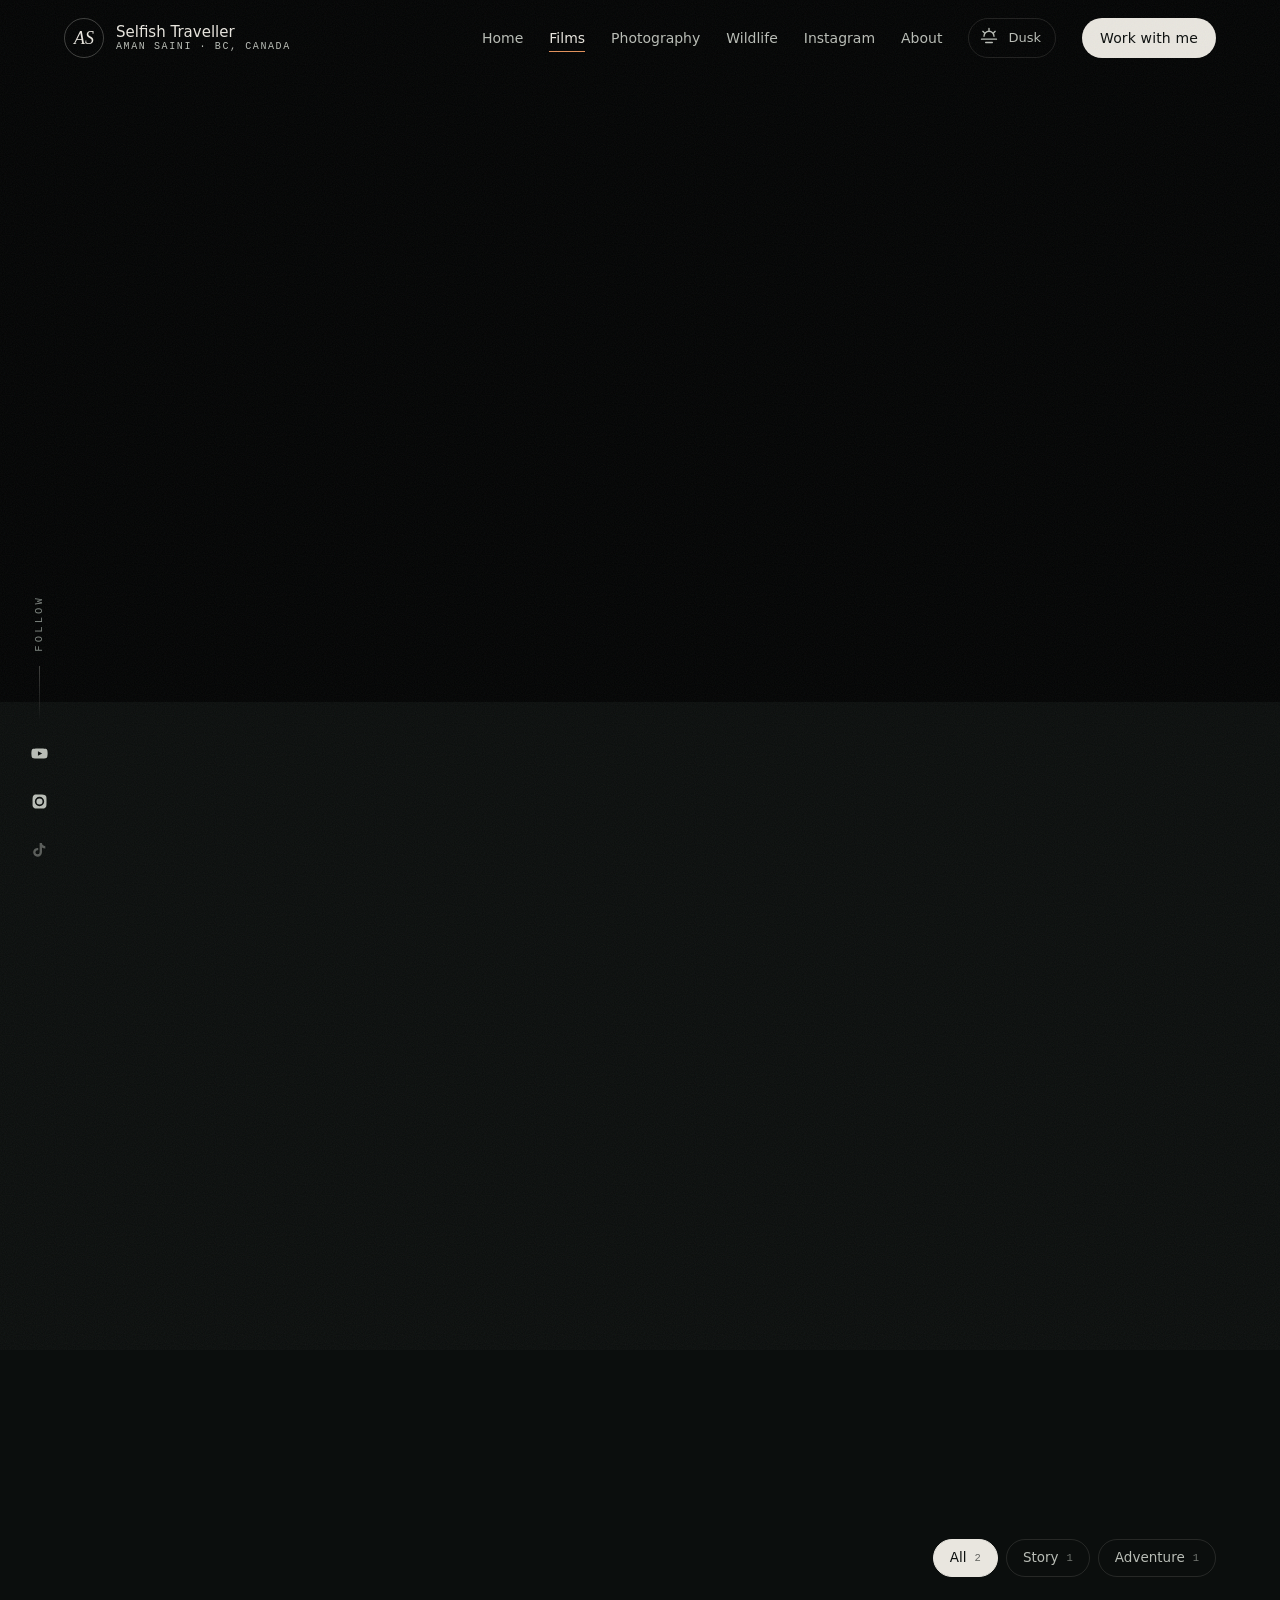
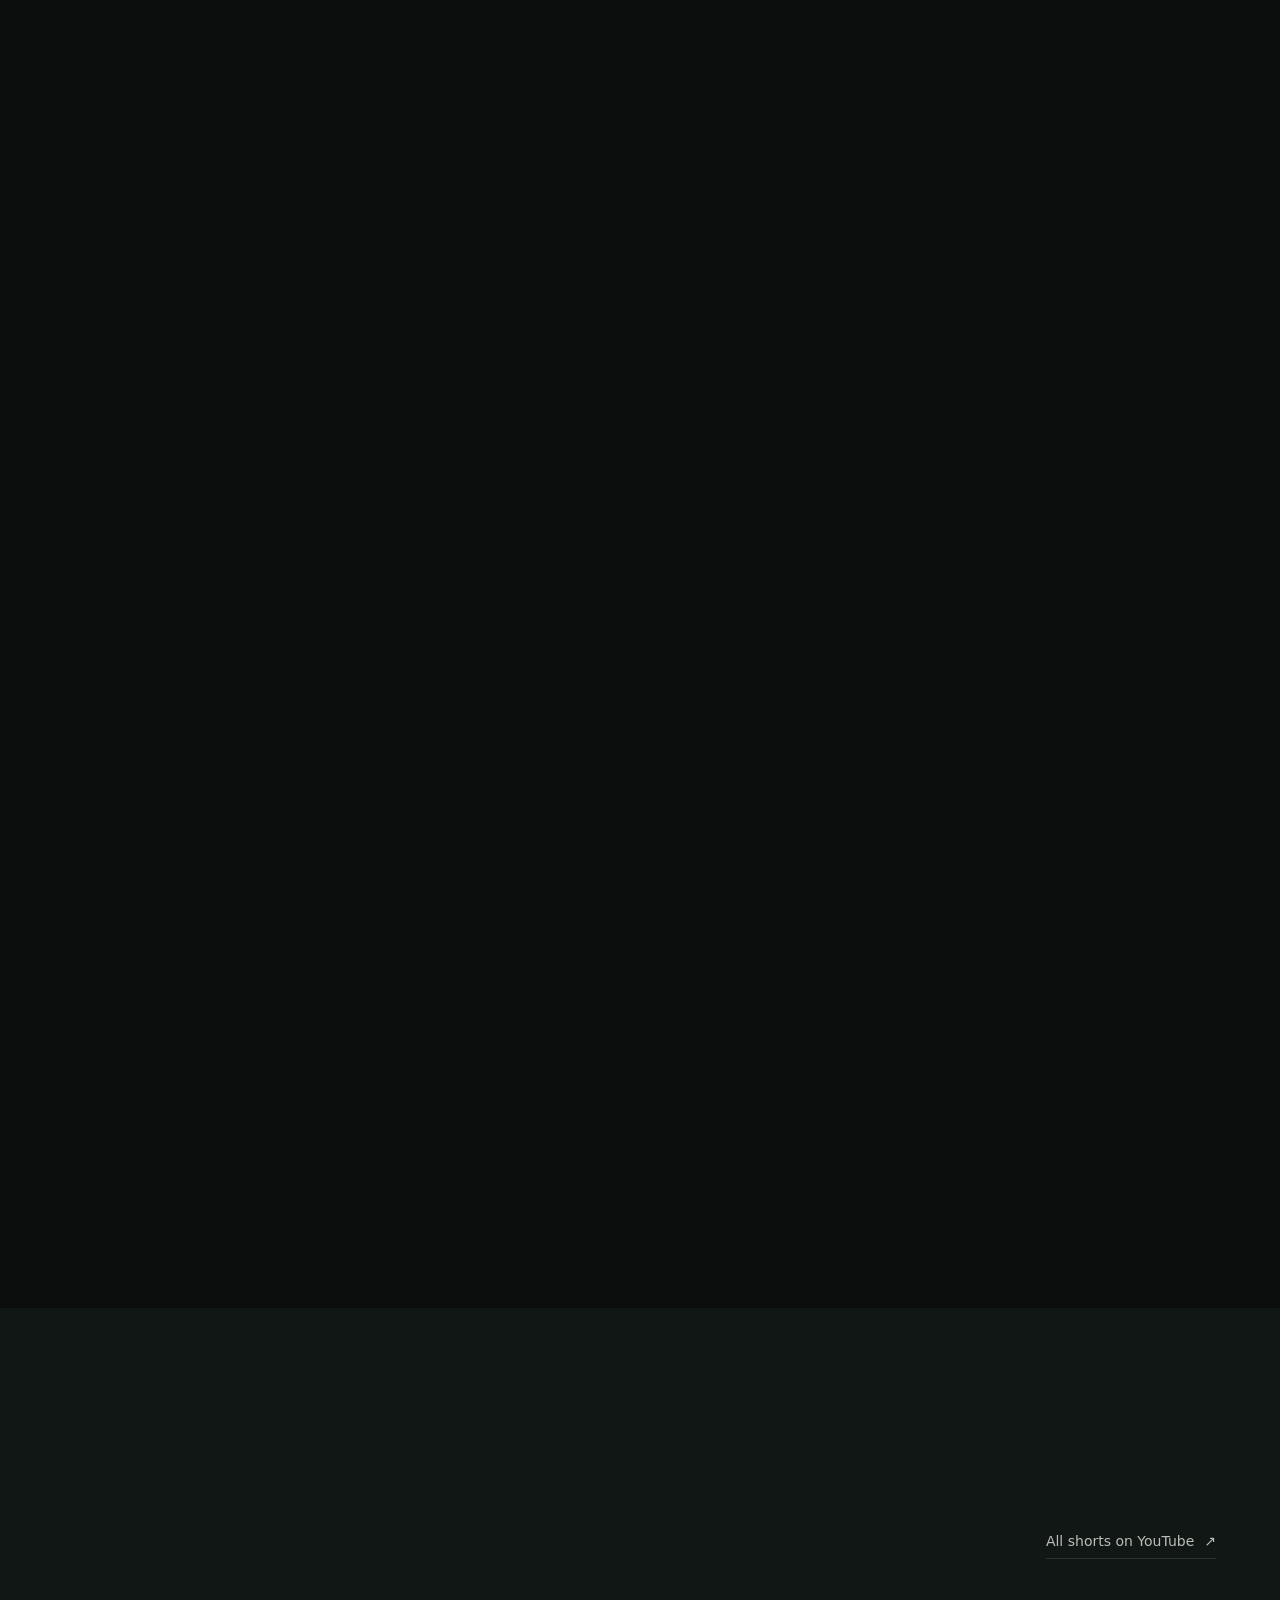
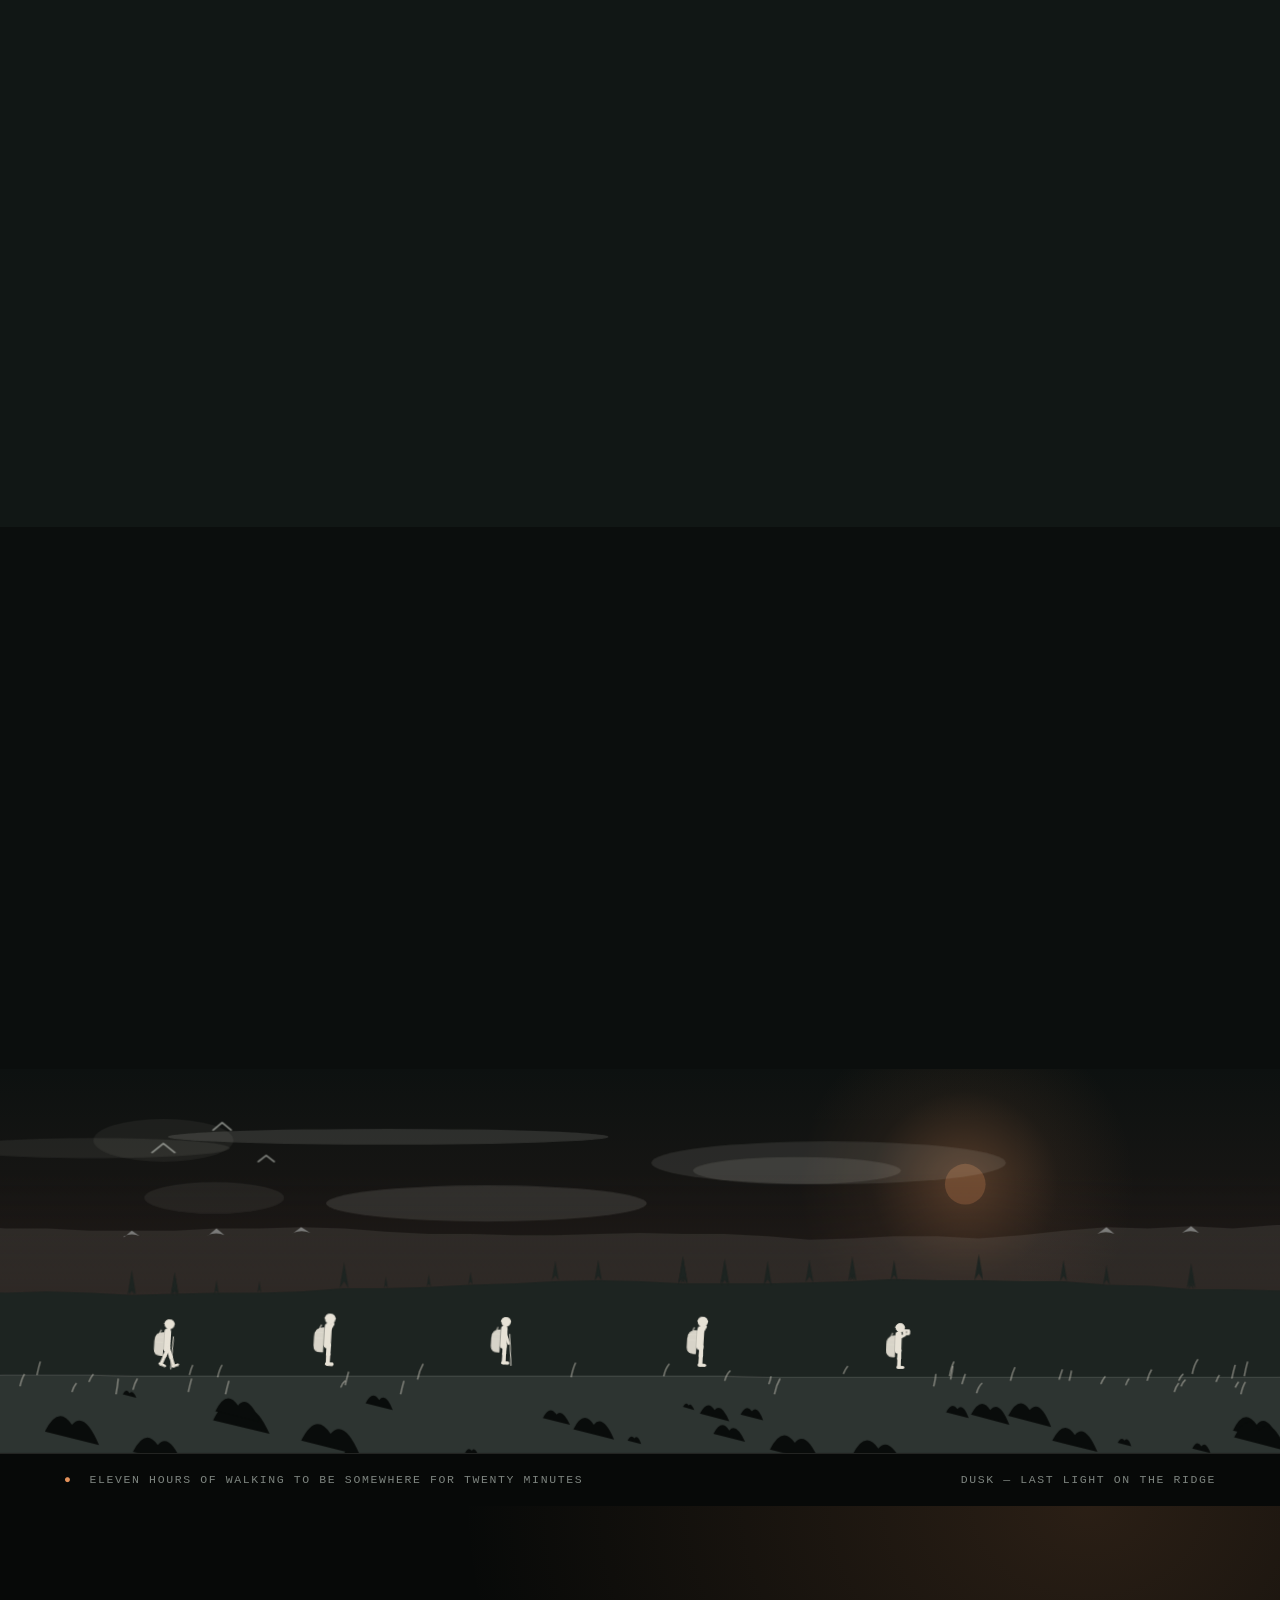
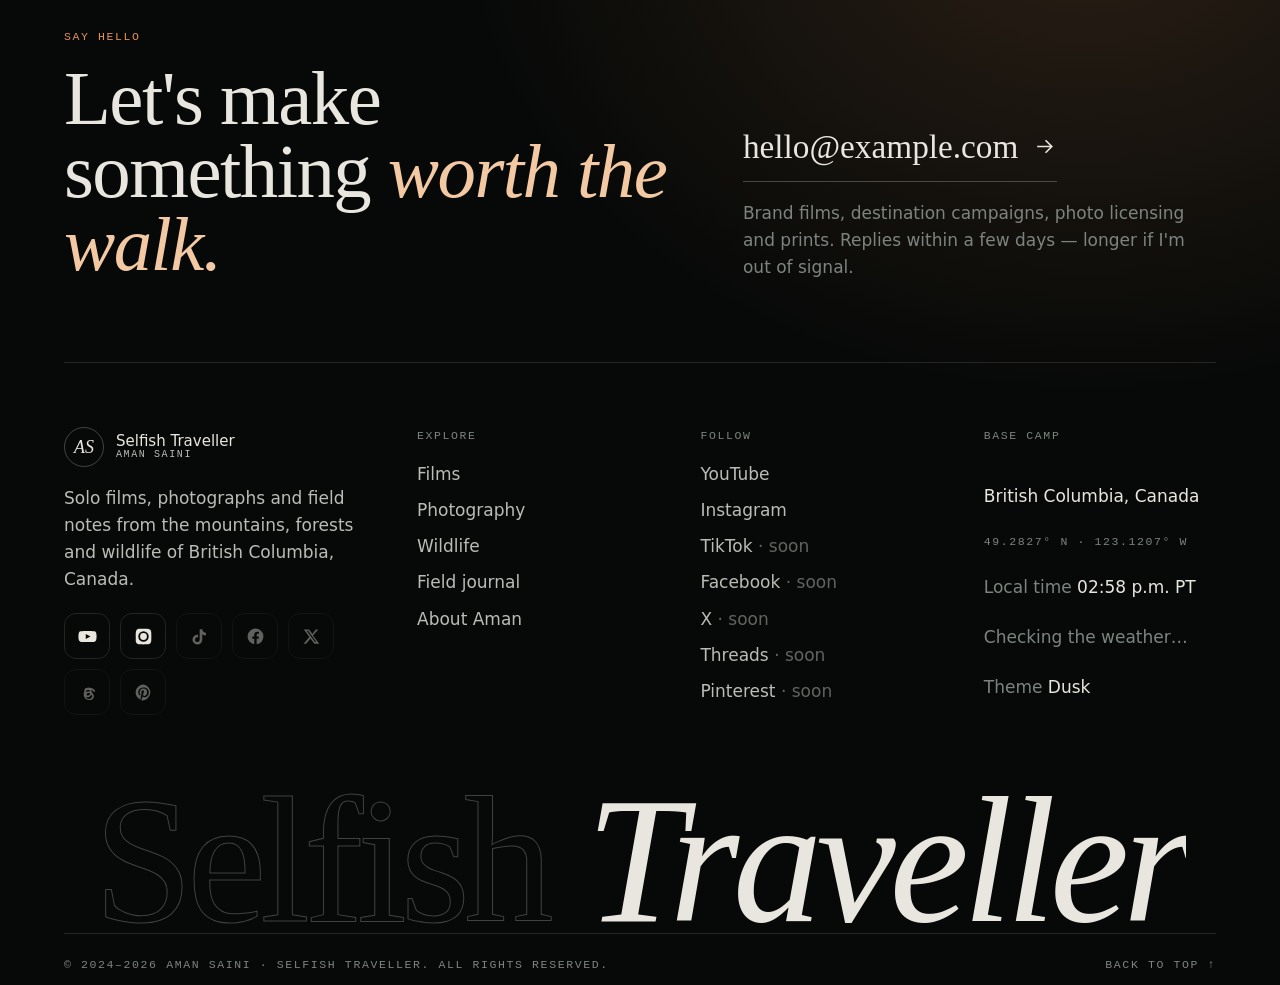
==== commit 0f5e5206: "Mobile design new" ====
--- a/films.html
+++ b/films.html
@@ -11,6 +11,7 @@
 <link rel="preconnect" href="https://fonts.gstatic.com" crossorigin>
 <link href="https://fonts.googleapis.com/css2?family=Instrument+Serif:ital@0;1&family=Inter+Tight:wght@300;400;500;600&family=JetBrains+Mono:wght@400;500&display=swap" rel="stylesheet">
 <link rel="stylesheet" href="assets/css/site.css">
+<link rel="stylesheet" href="assets/css/mobile.css">
 </head>
 <body data-page="films">
 <a class="skip" href="#main">Skip to content</a>
@@ -90,5 +91,6 @@
 
 <script src="assets/js/data.js"></script>
 <script src="assets/js/site.js"></script>
+<script src="assets/js/mobile.js"></script>
 </body>
 </html>
--- a/assets/css/mobile.css
+++ b/assets/css/mobile.css
@@ -0,0 +1,306 @@
+/* ════════════════════════════════════════════════════════════════════
+   SELFISH TRAVELLER — MOBILE LAYER (loads after site.css)
+   Desktop is untouched: everything layout-related sits inside
+   @media (max-width:760px). Home below the hero becomes the
+   "Pocket" layout (POC A): glance card, stories, swipe rows, tab bar.
+   ════════════════════════════════════════════════════════════════════ */
+.mob,.mob-only,.tabs,.bsheet,.scrim,.sv{display:none}
+@media (max-width:760px), (hover:none) and (pointer:coarse) and (max-height:500px){
+.dsk,.dsk + .trek__cap,#site-footer{display:none!important}
+.mob{display:block}
+.mob-only{display:block}
+.tabs{display:grid}
+.bsheet,.scrim,.sv{display:block}
+.sv{display:flex}
+  .m-reel{width:44vw;max-width:200px;border-radius:14px}
+  .m-reel .reel__t{font-size:13.5px}
+  .mob .msec{scroll-margin-top:64px}
+body.has-tabs{padding-bottom:calc(var(--tab) + var(--safe-b))}
+.tabs{transform:translateY(0);transition:transform .45s var(--ease)}
+.tabs.away{transform:translateY(110%)}
+/* ════════════════════════════════════════════════════════════════════
+     MOBILE POCs — shared layer (on top of core.css tokens + components)
+     ════════════════════════════════════════════════════════════════════ */
+  :root{--bar:58px;--tab:66px;--safe-b:env(safe-area-inset-bottom,0px);--safe-t:env(safe-area-inset-top,0px);--mpad:18px}
+  html{-webkit-tap-highlight-color:transparent}
+  button,a{touch-action:manipulation}
+  
+  .fx{position:fixed;left:0;right:0}
+  
+  /* ── compact top bar ── */
+  .mbar{top:0;z-index:60;height:calc(var(--bar) + var(--safe-t));padding:var(--safe-t) var(--mpad) 0;display:flex;align-items:center;gap:10px;transition:background .4s,border-color .4s,transform .45s var(--ease);border-bottom:1px solid transparent}
+  .mbar.solid{background:color-mix(in srgb,var(--ink) 84%,transparent);backdrop-filter:blur(14px);-webkit-backdrop-filter:blur(14px);border-color:var(--line)}
+  .mbar.hide{transform:translateY(-100%)}
+  .mbar .brand{margin-right:auto;gap:10px}
+  .mbar .brand__mark{width:34px;height:34px;font-size:15px}
+  .mbar .brand__txt b{font-size:14.5px}
+  .mbar .brand__txt span{font-size:9.5px;letter-spacing:.14em}
+  .ibtn{width:44px;height:44px;border-radius:50%;border:1px solid var(--line-2);display:grid;place-items:center;color:var(--fog);background:color-mix(in srgb,var(--ink) 35%,transparent);backdrop-filter:blur(8px);-webkit-backdrop-filter:blur(8px);flex:none}
+  .ibtn svg{width:20px;height:20px}
+  
+  /* ── bottom sheet (themes, menu, share) ── */
+  .scrim{inset:0;z-index:90;background:rgba(0,0,0,.55);opacity:0;visibility:hidden;transition:.35s}
+  .scrim.open{opacity:1;visibility:visible}
+  .bsheet{bottom:0;z-index:95;background:var(--ink-2);border:1px solid var(--line-2);border-bottom:0;border-radius:22px 22px 0 0;padding:10px var(--mpad) calc(22px + var(--safe-b));transform:translateY(105%);transition:transform .5s var(--ease);max-height:88vh;overflow:auto;overscroll-behavior:contain}
+  .bsheet.open{transform:none}
+  .bsheet .grab{width:42px;height:5px;border-radius:9px;background:var(--line-2);margin:0 auto 14px}
+  .bsheet h3{font-family:var(--serif);font-weight:400;font-size:30px;line-height:1;margin:4px 0 4px}
+  .bsheet p.s{margin:0 0 16px;color:var(--fog-3);font-size:14px}
+  .tgrid{display:grid;grid-template-columns:repeat(2,1fr);gap:10px}
+  .tcard{position:relative;height:84px;border-radius:14px;overflow:hidden;text-align:left;padding:12px;display:flex;flex-direction:column;justify-content:space-between;color:#fff;border:2px solid transparent;background:var(--sw)}
+  .tcard svg{width:22px;height:22px}
+  .tcard b{font-weight:500;font-size:15px;line-height:1.1}
+  .tcard span{font-size:11.5px;opacity:.8}
+  .tcard[aria-checked="true"]{border-color:#fff;box-shadow:0 0 0 3px rgba(var(--glow-rgb),.5)}
+  .tcard[aria-checked="true"]::after{content:"✓";position:absolute;top:10px;right:12px;width:22px;height:22px;border-radius:50%;background:#fff;color:#111;display:grid;place-items:center;font-size:12px;font-weight:700}
+  .tcard.wide{grid-column:1/-1;height:70px;flex-direction:row;align-items:center;gap:12px;justify-content:flex-start}
+  .livebox{margin-top:14px;padding:12px 14px;border-radius:12px;border:1px solid var(--line);color:var(--fog-2);font-size:13.5px;display:flex;gap:10px;align-items:center}
+  .livebox i{width:8px;height:8px;border-radius:50%;background:#4ade80;box-shadow:0 0 10px #4ade80;flex:none}
+  
+  /* ── section heads (compact) ── */
+  .msec{padding:56px 0 8px;position:relative}
+  .mhead{display:flex;align-items:flex-end;justify-content:space-between;gap:12px;padding:0 var(--mpad);margin-bottom:18px}
+  .mhead .k{display:block;font-family:var(--mono);font-size:11px;letter-spacing:.16em;text-transform:uppercase;color:var(--glow);margin-bottom:6px}
+  .mhead h2{font-family:var(--serif);font-weight:400;font-size:clamp(34px,10vw,44px);line-height:.95;letter-spacing:-.015em;margin:0}
+  .mhead h2 em{color:var(--glow-2)}
+  .more{flex:none;height:36px;padding:0 14px;border-radius:99px;border:1px solid var(--line-2);display:inline-flex;align-items:center;gap:6px;font-size:13px;color:var(--fog-2);white-space:nowrap}
+  .lede{padding:0 var(--mpad);margin:-4px 0 18px;color:var(--fog-2);font-size:15px}
+  
+  /* ── horizontal snap rows with a visible "peek" ── */
+  .hrow{display:flex;gap:12px;overflow-x:auto;scroll-snap-type:x mandatory;scroll-padding:0 var(--mpad);padding:2px var(--mpad) 6px;scrollbar-width:none;overscroll-behavior-x:contain}
+  .hrow::-webkit-scrollbar{display:none}
+  .hrow > *{scroll-snap-align:start;flex:none}
+  .pips{display:flex;justify-content:center;gap:6px;margin-top:12px}
+  .pips i{width:6px;height:6px;border-radius:9px;background:var(--line-2);transition:width .35s var(--ease),background .35s}
+  .pips i.on{width:20px;background:var(--glow)}
+  
+  /* ── mobile lightbox (overrides core) ── */
+  @media (max-width:760px){
+    .lb{grid-template-rows:auto 1fr auto;background:#000}
+    .lb__top{padding:calc(10px + var(--safe-t)) 14px 6px}
+    .lb__stage{padding:0}
+    .lb__img img{max-width:100vw;max-height:calc(100svh - 190px);box-shadow:none}
+    .lb__img .wm{bottom:8px;right:10px}
+    .lb__cap{padding:14px 18px calc(18px + var(--safe-b));background:linear-gradient(0deg,#000 60%,transparent)}
+    .lb__cap h3{font-size:26px}
+    .lb__cap p{font-size:13px}
+    .lb__cap .cr{font-size:10px}
+    .lb__hint{display:block}
+  }
+  .lb__hint{display:none;position:absolute;left:0;right:0;bottom:-2px;text-align:center;font:10px/1 var(--mono);letter-spacing:.14em;text-transform:uppercase;color:rgba(255,255,255,.4)}
+  
+  /* ── story viewer (Instagram-style) ── */
+  .sv{top:0;bottom:0;z-index:110;background:#000;opacity:0;visibility:hidden;transition:.3s;display:flex;flex-direction:column;user-select:none;-webkit-user-select:none}
+  .sv.open{opacity:1;visibility:visible}
+  .sv__bars{display:flex;gap:4px;padding:calc(10px + var(--safe-t)) 10px 8px;position:relative;z-index:2}
+  .sv__bars i{flex:1;height:2.5px;border-radius:3px;background:rgba(255,255,255,.3);overflow:hidden}
+  .sv__bars i b{display:block;height:100%;width:0;background:#fff}
+  .sv__bars i.done b{width:100%}
+  .sv__bars i.on b{animation:svp var(--dur,5s) linear forwards}
+  .sv.paused .sv__bars i.on b{animation-play-state:paused}
+  @keyframes svp{to{width:100%}}
+  .sv__who{display:flex;align-items:center;gap:10px;padding:0 12px;position:relative;z-index:2;color:#fff;font-size:14px}
+  .sv__who .ph{width:34px;height:34px;border-radius:50%}
+  .sv__who span{opacity:.7}
+  .sv__who .x{margin-left:auto;width:44px;height:44px;display:grid;place-items:center;font-size:22px}
+  .sv__img{position:absolute;inset:0;z-index:0}
+  .sv__img img{width:100%;height:100%;object-fit:cover}
+  .sv__img::after{content:"";position:absolute;inset:0;background:linear-gradient(180deg,rgba(0,0,0,.55),transparent 22%,transparent 65%,rgba(0,0,0,.75))}
+  .sv__cap{position:absolute;left:18px;right:18px;bottom:calc(90px + var(--safe-b));z-index:2;color:#fff}
+  .sv__cap b{display:block;font-family:var(--serif);font-weight:400;font-size:34px;line-height:1}
+  .sv__cap span{font-size:14px;opacity:.8}
+  .sv__cta{position:absolute;left:18px;right:18px;bottom:calc(22px + var(--safe-b));z-index:2}
+  .sv__cta .btn{width:100%}
+  .sv__tap{position:absolute;top:80px;bottom:90px;z-index:1;width:40%}
+  .sv__tap--p{left:0}.sv__tap--n{right:0;width:60%}
+  
+  /* ── compact footer ── */
+  .mft{padding:44px var(--mpad) calc(28px + var(--safe-b));background:var(--tk-ground);border-top:1px solid var(--line)}
+  .mft h2{font-family:var(--serif);font-weight:400;font-size:40px;line-height:.95;margin:8px 0 18px}
+  .mft h2 em{color:var(--glow-2)}
+  .mft .mail{display:flex;align-items:center;justify-content:space-between;gap:10px;padding:16px 18px;border-radius:14px;background:var(--glow);color:#140c06;font-weight:500}
+  .mft .mail small{display:block;font-size:12px;opacity:.7;font-weight:400}
+  .mft .icons{display:grid;grid-template-columns:repeat(7,1fr);gap:6px;margin:18px 0}
+  .mft .icons a{aspect-ratio:1;border-radius:12px;border:1px solid var(--line);display:grid;place-items:center}
+  .mft .icons a[data-soon]{opacity:.4}
+  .mft .icons svg{width:18px;height:18px;fill:currentColor}
+  .acc{border-top:1px solid var(--line)}
+  .acc details{border-bottom:1px solid var(--line)}
+  .acc summary{list-style:none;display:flex;justify-content:space-between;align-items:center;min-height:52px;font-size:15px;cursor:pointer}
+  .acc summary::-webkit-details-marker{display:none}
+  .acc summary::after{content:"+";font-size:22px;color:var(--fog-3);transition:transform .3s}
+  .acc details[open] summary::after{transform:rotate(45deg)}
+  .acc ul{list-style:none;margin:0 0 14px;padding:0;display:grid;gap:2px}
+  .acc ul a{display:block;padding:9px 0;color:var(--fog-2)}
+  .acc .ans{margin:0 0 16px;color:var(--fog-2);font-size:14.5px}
+  .legal{margin-top:20px;color:var(--fog-3);font-size:12px;line-height:1.55}
+  .legal b{color:var(--fog-2);font-weight:500}
+  
+  /* hover only where hover exists */
+  @media (hover:hover){ .hv:hover{transform:translateY(-3px)} }
+  @media (prefers-reduced-motion:reduce){ .sv__bars i.on b{animation:none;width:100%} }
+  .mft .mail svg{width:22px;height:22px;flex:none}
+  .toast{bottom:calc(var(--tab) + var(--safe-b) + 18px)}
+  .short img{width:100%;height:100%;object-fit:cover}
+  
+
+  /* ═══ POC A — POCKET: app-style, bottom tabs, everything one thumb away ═══ */
+  
+  /* glance card */
+  .glance{position:relative;z-index:4;margin:18px var(--mpad) 0;display:grid;grid-template-columns:1fr 1fr;gap:1px;background:var(--line);border:1px solid var(--line-2);border-radius:18px;overflow:hidden;box-shadow:0 30px 60px -30px rgba(0,0,0,.8)}
+  .glance > *{background:color-mix(in srgb,var(--ink-2) 92%,transparent);backdrop-filter:blur(14px);-webkit-backdrop-filter:blur(14px);padding:13px 14px;min-height:74px;display:flex;flex-direction:column;justify-content:space-between;gap:6px;text-align:left}
+  .glance .mono{font-size:10px;color:var(--fog-3)}
+  .glance b{font-weight:500;font-size:14.5px;line-height:1.25}
+  .glance .latest{grid-column:1/-1;display:grid;grid-template-columns:96px 1fr 36px;align-items:center;gap:12px;min-height:0}
+  .glance .latest .ph{aspect-ratio:16/9;border-radius:8px}
+  .glance .latest i{width:36px;height:36px;border-radius:50%;background:var(--glow);display:grid;place-items:center}
+  .glance .latest i svg{width:11px;fill:#140c06;margin-left:2px}
+  .glance .wx-now b{font-size:13.5px;color:var(--fog-2);font-weight:400}
+  .glance .th{display:flex;flex-direction:row;align-items:center;justify-content:space-between}
+  .glance .th svg{width:26px;height:26px;color:var(--glow)}
+  
+  /* stories */
+  .m-rings{display:flex;gap:14px;overflow-x:auto;scrollbar-width:none;padding:4px var(--mpad) 4px;margin:0}
+  .m-rings::-webkit-scrollbar{display:none}
+  .m-ring{flex:none;display:flex;flex-direction:column;align-items:center;gap:8px;width:70px;font-size:12px;color:var(--fog-2);text-align:center}
+  .m-ring .o{width:68px;height:68px;border-radius:50%;padding:2.5px;background:conic-gradient(from 200deg,var(--glow),#d62976,#962fbf,var(--glow))}
+  .m-ring .ph{width:100%;height:100%;border-radius:50%;border:3px solid var(--ink)}
+  .m-ring.me .o{background:var(--line-2)}
+  
+  /* film */
+  .afilm{margin:0 var(--mpad);border-radius:16px;overflow:hidden;background:var(--ink-2);border:1px solid var(--line)}
+  .afilm .feature{border-radius:0}
+  .afilm .feature::after{background:linear-gradient(0deg,rgba(0,0,0,.5),transparent 50%)}
+  .afilm .bigplay{width:64px}
+  .afilm__b{padding:16px 16px 18px}
+  .afilm__b h3{font-family:var(--serif);font-weight:400;font-size:28px;line-height:1.02;margin:6px 0 8px}
+  .afilm__b p{margin:0 0 14px;color:var(--fog-2);font-size:14.5px;display:-webkit-box;-webkit-line-clamp:3;-webkit-box-orient:vertical;overflow:hidden}
+  .tags{display:flex;flex-wrap:wrap;gap:6px}
+  .tag2{height:28px;padding:0 10px;border-radius:99px;background:rgba(255,255,255,.06);border:1px solid var(--line);display:inline-flex;align-items:center;gap:6px;font-size:12px;color:var(--fog-2)}
+  .arow{display:grid;grid-template-columns:120px 1fr;gap:12px;align-items:center;margin:12px var(--mpad) 0;padding:10px;border-radius:14px;border:1px solid var(--line);background:var(--ink-2)}
+  .arow .ph{aspect-ratio:16/9;border-radius:8px}
+  .arow b{display:block;font-weight:500;font-size:14.5px;line-height:1.25;margin-bottom:4px}
+  .arow span{font-size:12px;color:var(--fog-3)}
+  .sub3{display:flex;justify-content:space-between;align-items:center;padding:0 var(--mpad);margin:28px 0 12px}
+  .sub3 h3{font-family:var(--serif);font-weight:400;font-size:28px;margin:0}
+  .sub3 h3 em{color:var(--glow-2)}
+  .hrow .short{width:46vw;max-width:210px;border-radius:14px}
+  .hrow .short .short__p{opacity:1;transform:translate(-50%,-50%)}
+  .hrow .more-card{width:46vw;max-width:210px;aspect-ratio:9/16;padding:18px 16px;border-radius:14px}
+  .hrow .more-card h4{font-size:30px}
+  .hrow .more-card p{font-size:13px}
+  .hrow .more-card .btn{height:40px;padding:0 14px;font-size:13px}
+  
+  /* wildlife */
+  .wcard{width:78vw;max-width:360px;position:relative;border-radius:18px;overflow:hidden;text-align:left;aspect-ratio:4/5;display:block}
+  .wcard .ph{position:absolute;inset:0}
+  .wcard::after{content:"";position:absolute;inset:0;background:linear-gradient(0deg,rgba(0,0,0,.88) 8%,transparent 55%)}
+  .wcard__b{position:absolute;z-index:1;left:16px;right:16px;bottom:16px;color:#fff}
+  .wcard__b h3{font-family:var(--serif);font-weight:400;font-size:32px;line-height:1;margin:0}
+  .wcard__b i{font-family:var(--serif);font-size:15px;opacity:.7}
+  .wcard__b p{margin:8px 0 0;font-size:13.5px;opacity:.85}
+  .wcard .chip3{position:absolute;z-index:1;top:14px;left:14px;font-size:10px;padding:5px 9px;border-radius:99px;background:rgba(0,0,0,.5);backdrop-filter:blur(8px);color:#fff}
+  .wcard .zm{position:absolute;z-index:1;top:12px;right:12px;width:36px;height:36px;border-radius:50%;background:rgba(0,0,0,.45);display:grid;place-items:center;color:#fff}
+  
+  /* photos */
+  .seg{display:flex;gap:8px;overflow-x:auto;scrollbar-width:none;padding:0 var(--mpad) 14px}
+  .seg::-webkit-scrollbar{display:none}
+  .seg button{flex:none;height:38px;padding:0 15px;border-radius:99px;border:1px solid var(--line);font-size:13.5px;color:var(--fog-2)}
+  .seg button[aria-pressed="true"]{background:var(--fog);color:var(--ink);border-color:var(--fog)}
+  .pgrid{display:grid;grid-template-columns:1fr 1fr;gap:8px;padding:0 var(--mpad)}
+  .pgrid .pt{aspect-ratio:1;border-radius:12px;display:block;width:100%}
+  .pgrid .pt:first-child{grid-column:1/-1;aspect-ratio:16/10}
+  .pgrid .pt .cap2{position:absolute;left:10px;bottom:8px;right:10px;z-index:1;color:#fff;font-size:12.5px;text-align:left;text-shadow:0 1px 8px rgba(0,0,0,.8)}
+  .pgrid .pt::after{content:"";position:absolute;inset:0;background:linear-gradient(0deg,rgba(0,0,0,.5),transparent 45%)}
+  .wide-btn{display:flex;align-items:center;justify-content:center;gap:10px;height:52px;margin:14px var(--mpad) 0;border-radius:14px;border:1px solid var(--line-2);font-size:14.5px}
+  
+  /* about */
+  .about{margin:0 var(--mpad);padding:20px;border-radius:18px;border:1px solid var(--line);background:radial-gradient(120% 80% at 100% 0%,rgba(var(--glow-rgb),.16),transparent 60%),var(--ink-2)}
+  .about__me{display:flex;align-items:center;gap:14px;margin-bottom:16px}
+  .about__me .ph{width:64px;height:64px;border-radius:50%;flex:none;border:2px solid var(--glow)}
+  .about__me b{display:block;font-size:18px;font-weight:500}
+  .about__me span{font-size:13px;color:var(--fog-3)}
+  .about blockquote{margin:0 0 18px;font-family:var(--serif);font-size:25px;line-height:1.15}
+  .about blockquote em{color:var(--glow-2)}
+  .tenet{display:grid;grid-template-columns:34px 1fr;gap:12px;align-items:start;padding:12px 0;border-top:1px solid var(--line)}
+  .tenet i{width:34px;height:34px;border-radius:10px;background:rgba(var(--glow-rgb),.14);color:var(--glow);display:grid;place-items:center;font-style:normal;font-size:15px}
+  .tenet b{display:block;font-weight:500;font-size:14.5px}
+  .tenet span{font-size:13.5px;color:var(--fog-2)}
+  
+  /* follow list */
+  .slist{margin:0 var(--mpad);border-radius:18px;border:1px solid var(--line);overflow:hidden}
+  .srow{display:grid;grid-template-columns:44px 1fr auto;gap:12px;align-items:center;padding:12px 14px;border-top:1px solid var(--line);min-height:68px}
+  .srow:first-child{border-top:0}
+  .srow .ic{width:44px;height:44px;border-radius:12px;display:grid;place-items:center;background:var(--bc2,#333);color:#fff}
+  .srow .ic svg{width:22px;height:22px;fill:currentColor}
+  .srow b{display:block;font-weight:500;font-size:15px}
+  .srow small{font-size:12.5px;color:var(--fog-3)}
+  .srow .go{height:34px;padding:0 14px;border-radius:99px;background:var(--fog);color:var(--ink);display:inline-flex;align-items:center;font-size:13px;font-weight:500}
+  .srow .soon{font-size:10px}
+  .srow.big{background:linear-gradient(90deg,rgba(255,0,0,.14),transparent 70%)}
+  .srow.ig{background:linear-gradient(90deg,rgba(214,41,118,.16),transparent 70%)}
+  
+  .soonrow{grid-template-columns:auto 1fr;min-height:60px}
+  .soonic{display:flex;justify-content:flex-end;gap:4px}
+  .soonic a{width:40px;height:40px;border-radius:10px;display:grid;place-items:center;opacity:.55;border:1px solid var(--line)}
+  .soonic svg{width:17px;height:17px;fill:currentColor}
+  /* collab */
+  .collab2{margin:0 var(--mpad);border-radius:18px;overflow:hidden;position:relative;isolation:isolate;padding:26px 20px 22px}
+  .collab2 > .ph{position:absolute;inset:0;z-index:-2}
+  .collab2::before{content:"";position:absolute;inset:0;z-index:-1;background:linear-gradient(0deg,color-mix(in srgb,var(--ink) 94%,transparent) 30%,color-mix(in srgb,var(--ink) 50%,transparent))}
+  .collab2 h2{font-family:var(--serif);font-weight:400;font-size:40px;line-height:.95;margin:6px 0 12px}
+  .collab2 h2 em{color:var(--glow-2)}
+  .collab2 p{margin:0 0 16px;color:var(--fog-2);font-size:14.5px}
+  .collab2 .tags{margin-bottom:18px}
+  .collab2 .cta{display:grid;gap:8px}
+  
+  /* bottom tabs */
+  .tabs{bottom:0;z-index:70;height:calc(var(--tab) + var(--safe-b));padding:6px 8px var(--safe-b);display:grid;grid-template-columns:repeat(5,1fr);background:color-mix(in srgb,var(--ink) 88%,transparent);backdrop-filter:blur(18px) saturate(1.3);-webkit-backdrop-filter:blur(18px) saturate(1.3);border-top:1px solid var(--line)}
+  .tabs a{display:flex;flex-direction:column;align-items:center;justify-content:center;gap:4px;font-size:10.5px;color:var(--fog-3);position:relative;border-radius:14px;transition:color .3s}
+  .tabs a svg{width:22px;height:22px;transition:transform .35s var(--ease)}
+  .tabs a.on{color:var(--fog)}
+  .tabs a.on svg{transform:translateY(-1px);color:var(--glow)}
+  .tabs a.on::before{content:"";position:absolute;top:-6px;width:26px;height:3px;border-radius:0 0 4px 4px;background:var(--glow)}
+  
+}
+
+/* ════════════════════════════════════════════════════════════════════
+   MOBILE FIXES — apply to every page on phones and touch screens
+   ════════════════════════════════════════════════════════════════════ */
+/* no sticky hover on touch screens */
+@media (hover:none){
+  .grain{display:none}
+  .sc:hover,.reel:hover,.btn--light:hover,.btn--glow:hover,.btn--blaze:hover,.collage__p:hover,.ft__icons a:hover,.rail a:hover,.tc:hover,.plate:hover{transform:none}
+  .sc:hover .sc__arrow{transform:none;background:none;color:inherit}
+  .feature:hover img,.fcard:hover .ph img,.tile:hover img,.card:hover .ph img,.fr:hover img,.short:hover img,.post:hover img,.essay-photos figure:hover .ph img,.sc--yt:hover .ph img{transform:none;filter:none}
+  .jrow:hover{padding-left:0}
+  .arrows button:hover{background:none;color:inherit;border-color:var(--line)}
+  .short__p{opacity:1;transform:translate(-50%,-50%) scale(1)}
+}
+/* YouTube fallback thumbnails always fill the card */
+.short img{width:100%;height:100%;object-fit:cover}
+/* short phones: the REC counter used to collide with the kicker */
+@media (max-width:640px) and (max-height:720px){ .hero .hud--tl{display:none} .hero__body{bottom:76px} }
+/* landscape phones: hero grows to fit instead of cutting the headline off */
+@media (orientation:landscape) and (max-height:500px){
+  .hero,.hero--page{height:auto;min-height:100svh;display:flex;flex-direction:column;justify-content:flex-end}
+  .hero__body{position:relative;bottom:auto;padding:96px 0 84px}
+  .h1,.hero--page .h1{font-size:clamp(56px,11vw,96px);margin:12px 0 16px}
+  .hud,.corners{display:none}
+  .collage__p{width:min(40vw,300px)!important}
+}
+@media (max-width:760px), (hover:none) and (pointer:coarse) and (max-height:500px){
+  body{font-size:16px}
+  .dots button{height:32px}
+  .collage__cap{font-size:9.5px!important}
+  .soon{font-size:10px}
+  .wm{font-size:10px}
+  .lb__hint{display:block}
+}
+/* phone turned sideways: keep the mobile sections at a comfortable reading width */
+@media (hover:none) and (pointer:coarse) and (max-height:500px){
+  .mob,.mft{max-width:600px;margin-left:auto;margin-right:auto}
+  .wcard{max-width:300px}
+  .hrow .short,.hrow .more-card{max-width:180px}
+  .m-reel{max-width:170px}
+}
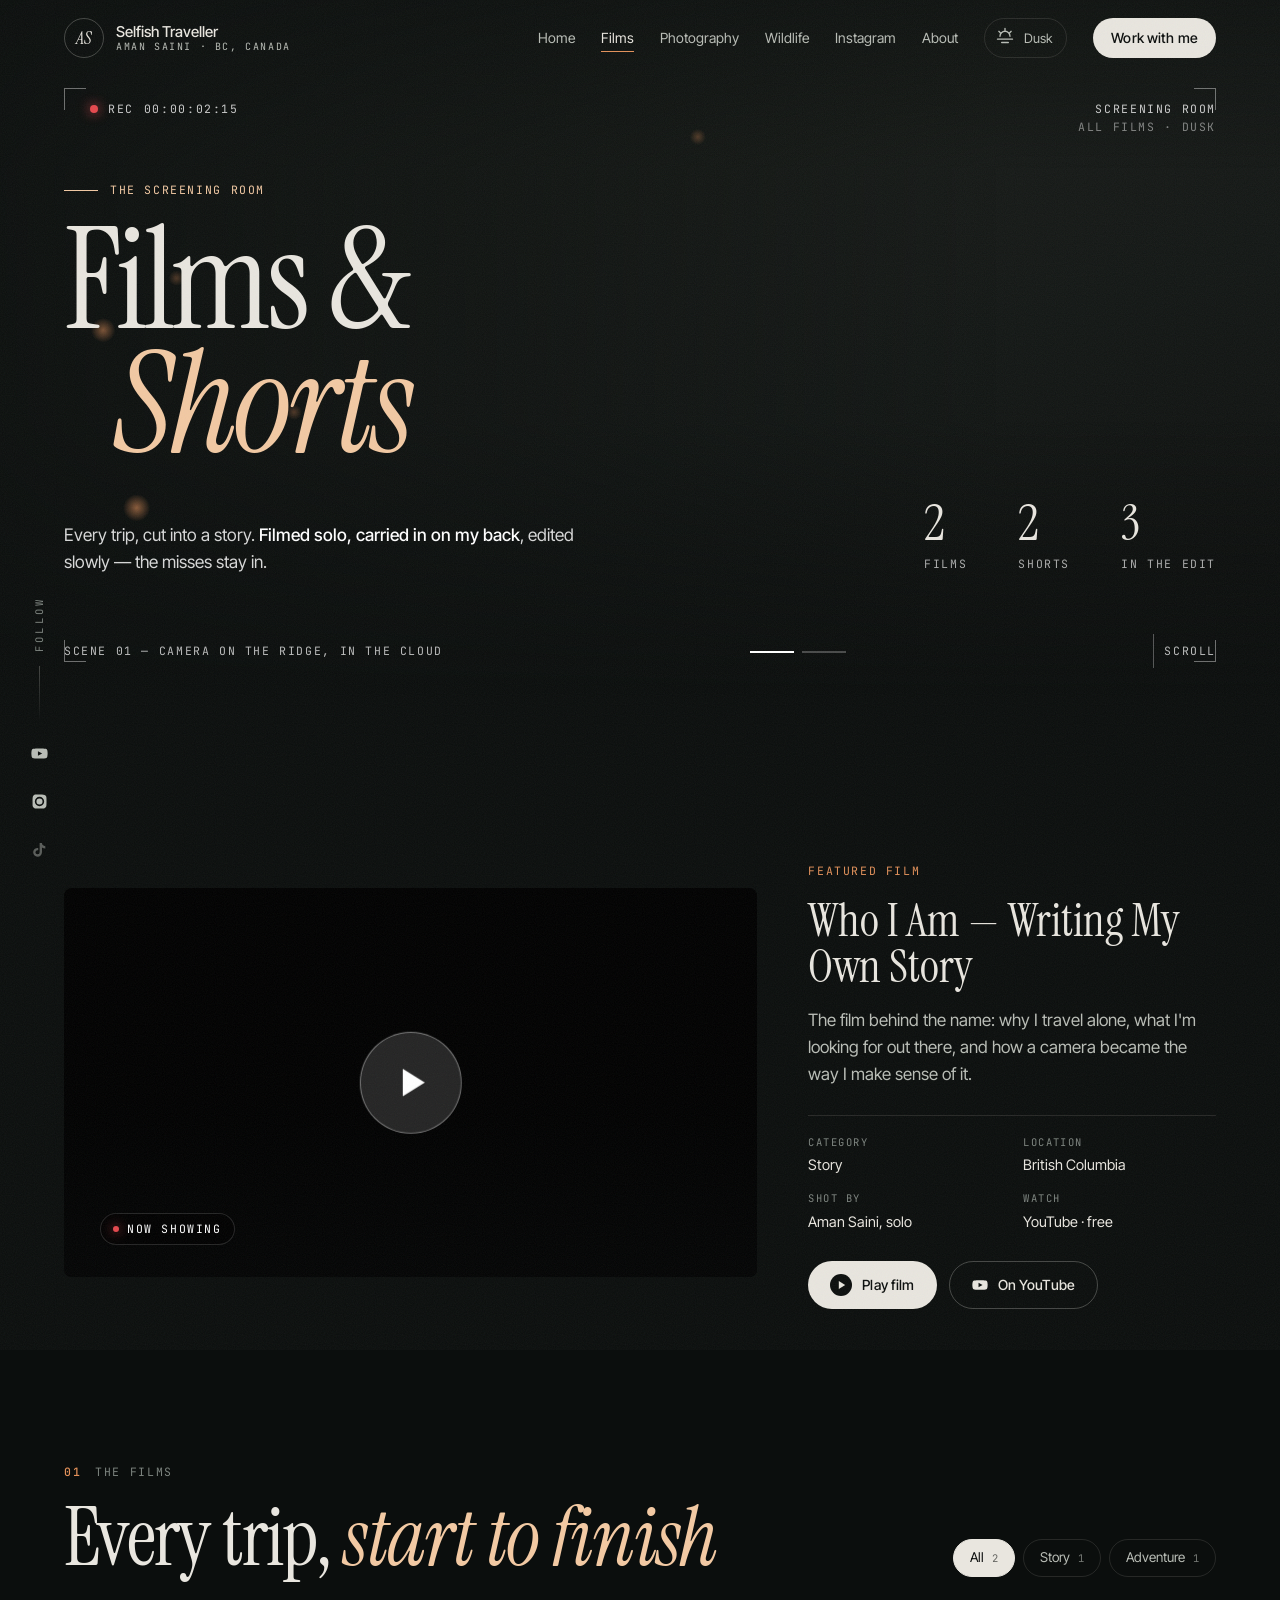
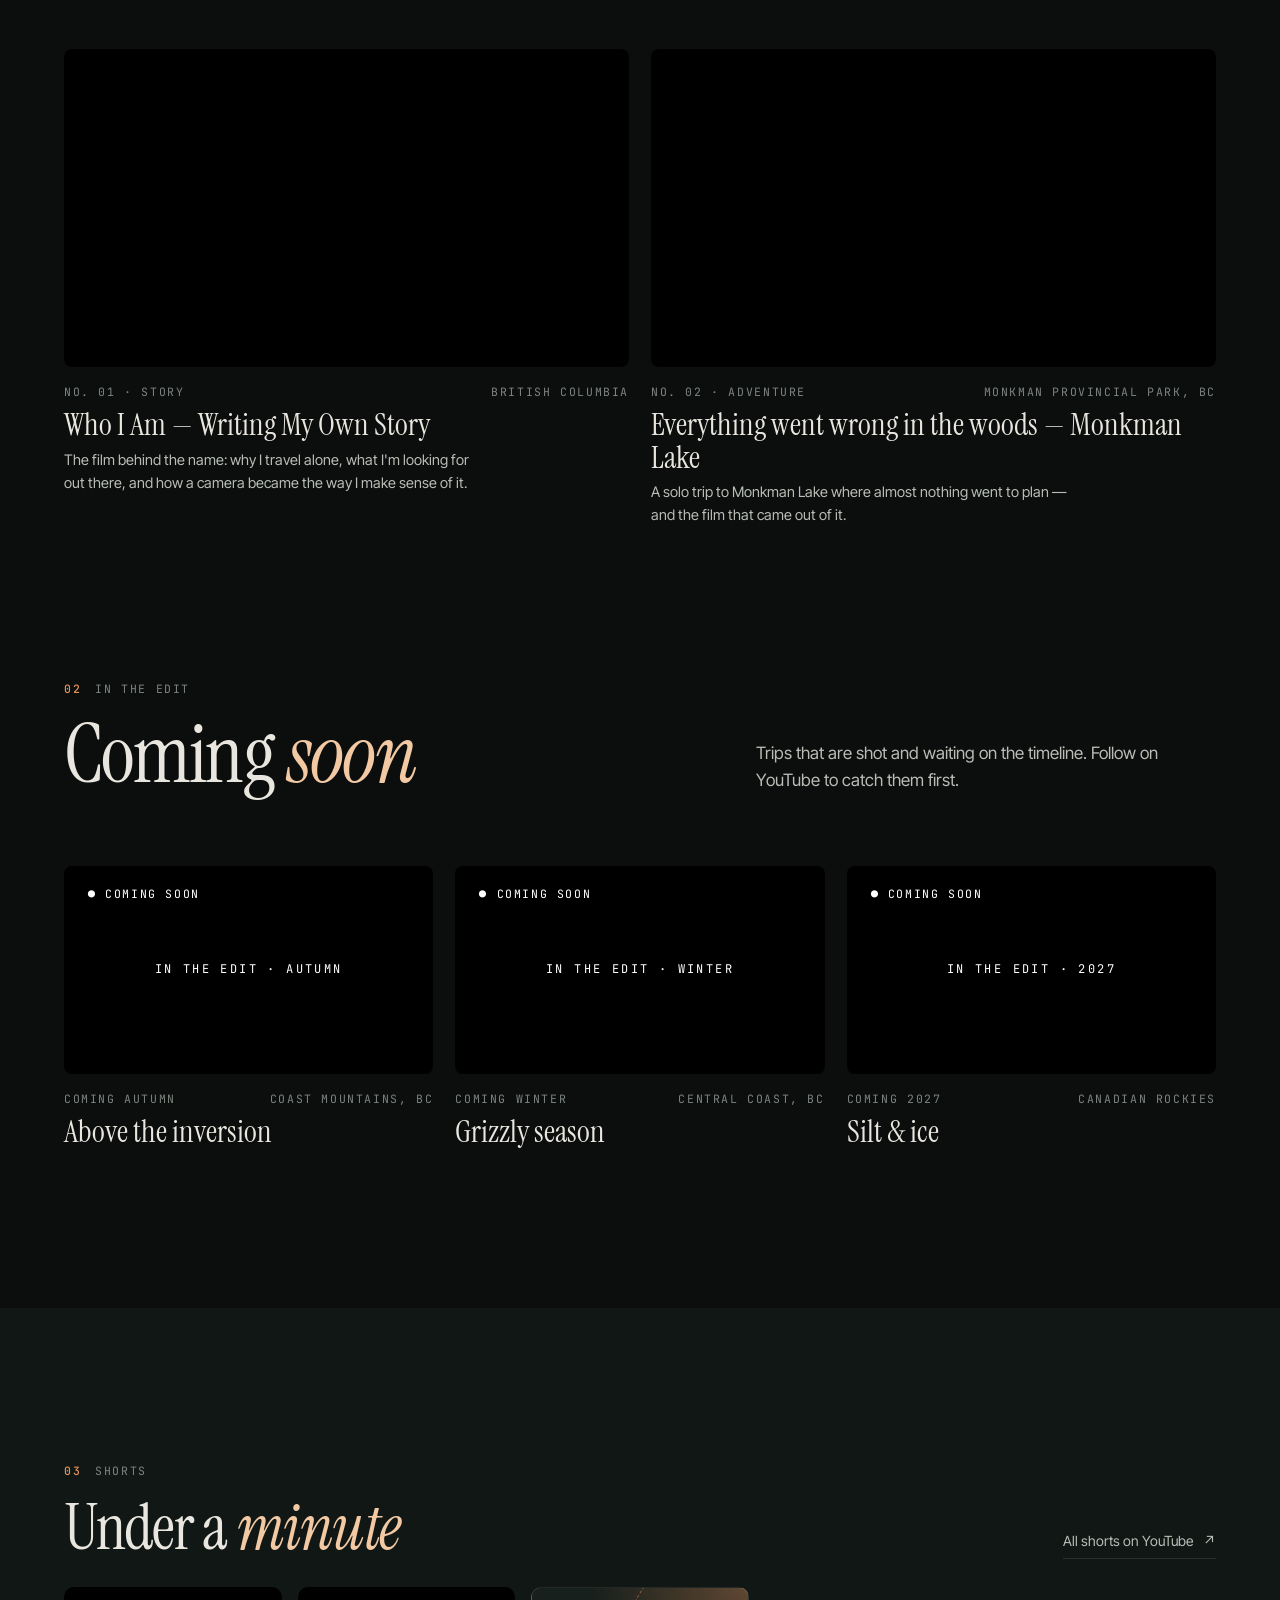
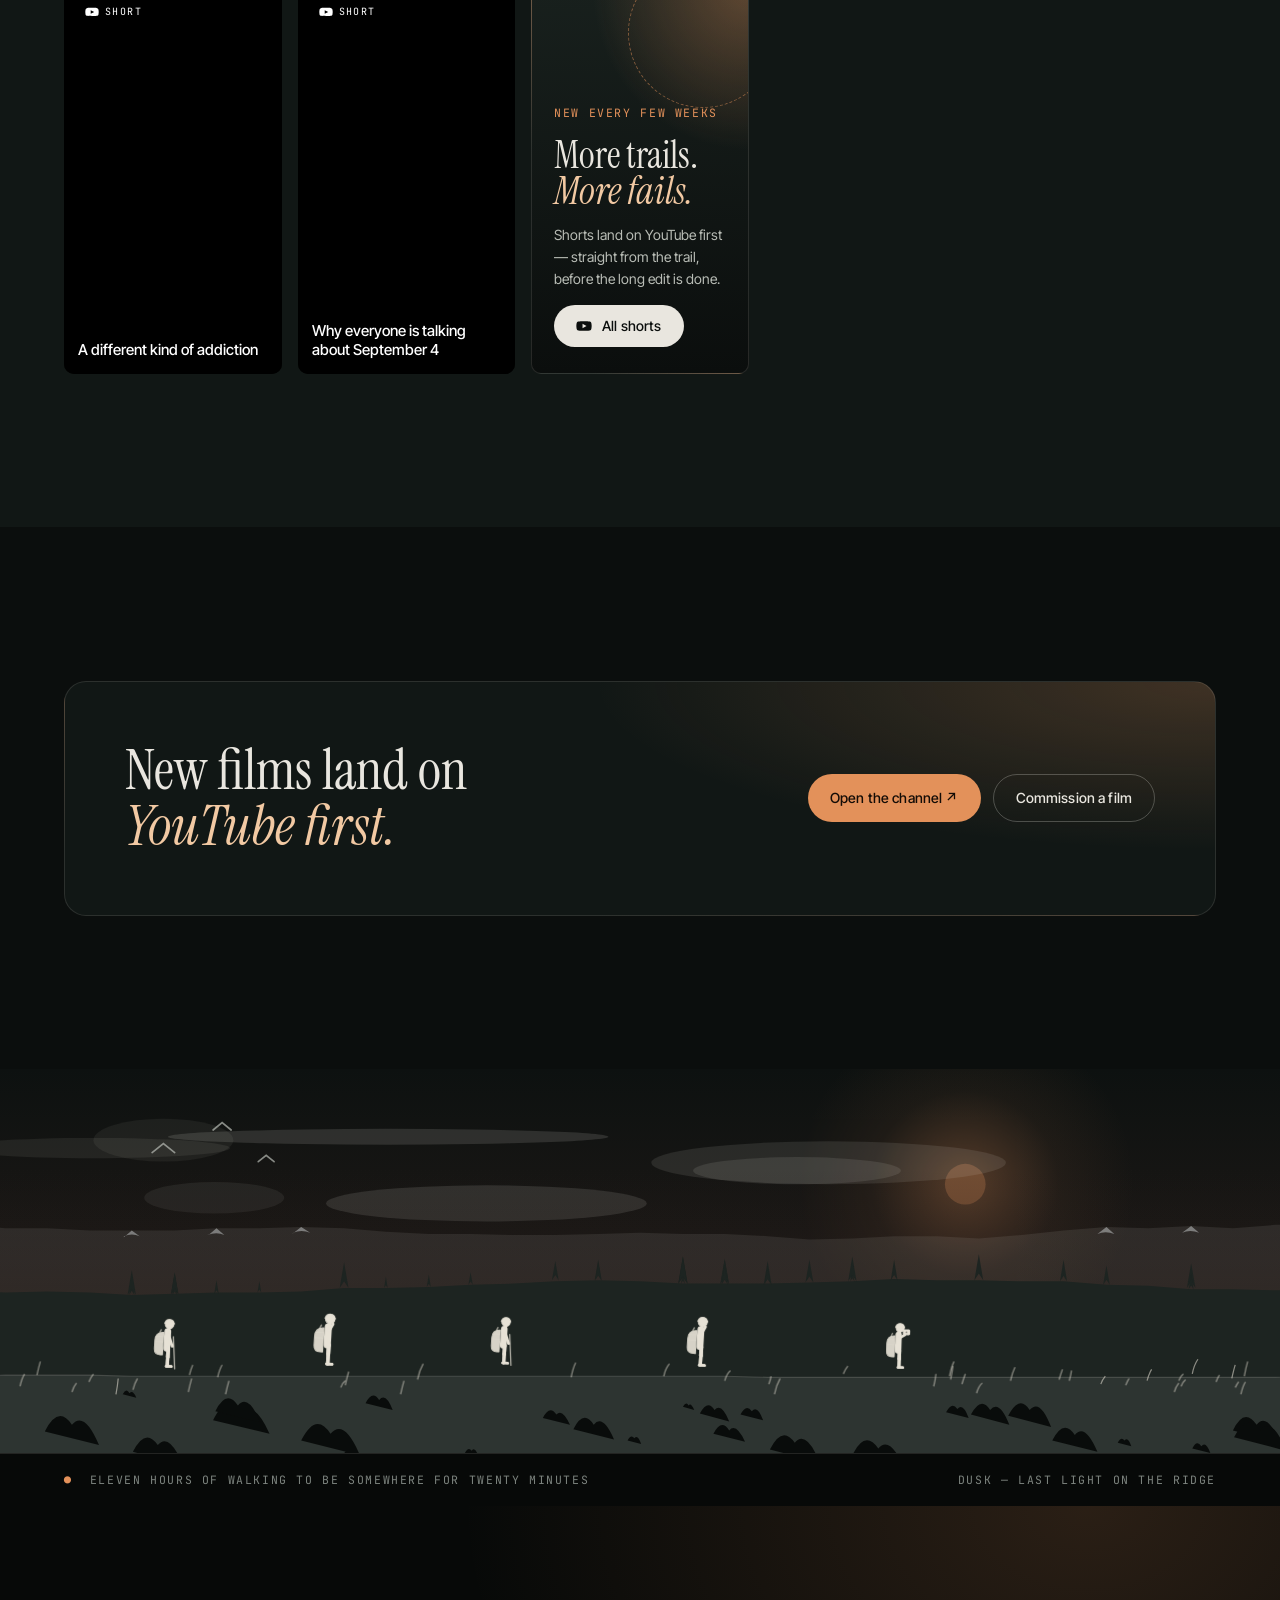
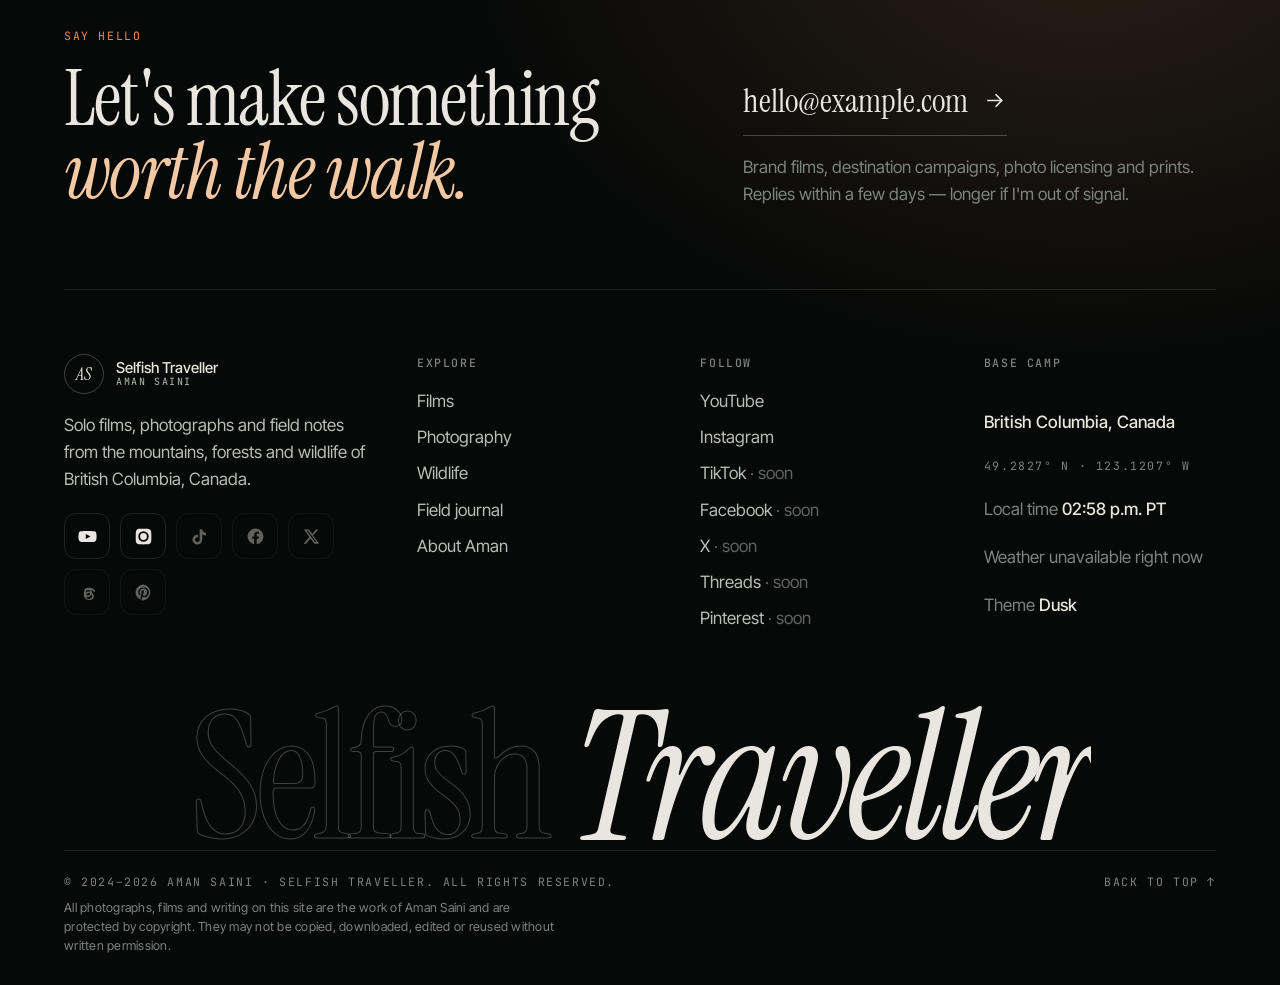
==== commit 2fd0c1fa: "Add files via upload" ====
--- a/films.html
+++ b/films.html
@@ -12,6 +12,7 @@
 <link href="https://fonts.googleapis.com/css2?family=Instrument+Serif:ital@0;1&family=Inter+Tight:wght@300;400;500;600&family=JetBrains+Mono:wght@400;500&display=swap" rel="stylesheet">
 <link rel="stylesheet" href="assets/css/site.css">
 <link rel="stylesheet" href="assets/css/mobile.css">
+<link rel="stylesheet" href="assets/css/cinema.css">
 </head>
 <body data-page="films">
 <a class="skip" href="#main">Skip to content</a>
@@ -92,5 +93,6 @@
 <script src="assets/js/data.js"></script>
 <script src="assets/js/site.js"></script>
 <script src="assets/js/mobile.js"></script>
+<script src="assets/js/cinema.js"></script>
 </body>
 </html>
--- a/assets/css/mobile.css
+++ b/assets/css/mobile.css
@@ -304,3 +304,8 @@
   .hrow .short,.hrow .more-card{max-width:180px}
   .m-reel{max-width:170px}
 }
+
+/* Scrolling safety on phones: clip (not hidden) sideways overflow so the page itself always
+   stays the scroller, and use instant anchor jumps (smooth scroll can stall mobile Chrome). */
+@supports (overflow:clip){ html,body{overflow-x:clip} }
+@media (hover:none){ html{scroll-behavior:auto} }
--- a/assets/css/cinema.css
+++ b/assets/css/cinema.css
@@ -0,0 +1,204 @@
+/* ════════════════════════════════════════════════════════════════════
+   SELFISH TRAVELLER — CINEMA LAYER
+   Add-on on top of site.css. Remove this file + cinema.js and the site
+   is exactly as before.
+   2. Altimeter  3. Viewfinder cursor  4. Contact sheet
+   5. Sound  6. Small touches
+   ════════════════════════════════════════════════════════════════════ */
+
+/* ───────── 2. ALTIMETER ───────── */
+.alti{position:fixed;right:30px;top:50%;z-index:55;height:min(52vh,460px);transform:translateY(-50%);display:flex;
+  font-family:var(--mono);font-size:10px;letter-spacing:.16em;text-transform:uppercase;color:var(--fog-3);opacity:0;transition:opacity .8s}
+.alti.on{opacity:1}
+.alti__scale{position:relative;width:14px;
+  background:repeating-linear-gradient(to top,var(--line-2) 0 1px,transparent 1px 10%) right/14px 100% no-repeat,
+             repeating-linear-gradient(to top,var(--line) 0 1px,transparent 1px 2%) right/7px 100% no-repeat}
+.alti__scale::after{content:"";position:absolute;right:0;top:0;bottom:0;width:1px;background:var(--line-2)}
+.alti__fill{position:absolute;right:0;bottom:0;width:1px;background:var(--glow);box-shadow:0 0 10px rgba(var(--glow-rgb),.8);height:0}
+.alti__mark{position:absolute;right:-5px;bottom:0;width:0;height:0;border-top:5px solid transparent;border-bottom:5px solid transparent;border-left:7px solid var(--glow);transform:translateY(50%)}
+.alti__camp{position:absolute;right:-3px;width:7px;height:7px;border-radius:50%;background:var(--ink);border:1px solid var(--fog-3);transform:translateY(50%);cursor:pointer;padding:0;transition:background .3s,border-color .3s,transform .3s}
+.alti__camp.passed{background:var(--glow);border-color:var(--glow)}
+.alti__camp::before{content:attr(data-label);position:absolute;right:16px;top:50%;transform:translate(6px,-50%);white-space:nowrap;opacity:0;transition:opacity .3s,transform .3s;
+  color:var(--fog);background:color-mix(in srgb,var(--ink) 80%,transparent);padding:4px 8px;border-radius:4px;border:1px solid var(--line);pointer-events:none}
+.alti__camp:hover,.alti__camp:focus-visible{transform:translateY(50%) scale(1.5)}
+.alti:hover .alti__camp::before,.alti__camp:focus-visible::before{opacity:1;transform:translate(0,-50%)}
+.alti__tag{position:absolute;right:20px;bottom:0;transform:translateY(50%);text-align:right;white-space:nowrap;pointer-events:none}
+.alti__tag b{display:block;font-family:var(--serif);font-weight:400;font-size:22px;letter-spacing:0;text-transform:none;color:var(--fog);line-height:1;font-variant-numeric:tabular-nums}
+.alti__tag b small{font-size:.55em;color:var(--glow);font-style:italic;margin-left:2px}
+.alti__tag>span{display:block;margin-top:3px;font-size:9px}
+.alti__tag .dir{color:var(--glow)}
+.alti__end{position:absolute;right:20px;white-space:nowrap;font-size:9px;color:var(--fog-3)}
+.alti__end--t{top:-6px}.alti__end--b{bottom:-6px}
+.alti.near-top .alti__end--t{opacity:0}
+.alti.dim{opacity:0!important;pointer-events:none}
+.alti:hover .alti__tag,.alti:hover .alti__end{opacity:0;transition:opacity .2s}
+@media (max-width:1180px){.alti{display:none}}
+.snd{opacity:0;pointer-events:none;transition:opacity .6s,color .3s,border-color .3s}
+.snd.show{opacity:1;pointer-events:auto}
+/* phones & tablets: a thin summit line under the header */
+.ascent{position:fixed;left:0;top:0;height:2px;width:100%;z-index:70;pointer-events:none;transform-origin:left;transform:scaleX(0);
+  background:linear-gradient(90deg,transparent,var(--glow));box-shadow:0 0 12px rgba(var(--glow-rgb),.7)}
+@media (min-width:1181px){.ascent{display:none}}
+
+/* ───────── 3. VIEWFINDER CURSOR ───────── */
+.cine-cursor, .cine-cursor a, .cine-cursor button, .cine-cursor [role="button"]{cursor:none}
+.cine-cursor input, .cine-cursor textarea, .cine-cursor select{cursor:auto}
+.vf{position:fixed;left:0;top:0;z-index:500;pointer-events:none;mix-blend-mode:difference;color:#fff}
+.vf__dot{position:fixed;left:0;top:0;width:5px;height:5px;margin:-2.5px 0 0 -2.5px;border-radius:50%;background:#fff}
+.vf__box{position:fixed;left:0;top:0;width:34px;height:34px;margin:-17px 0 0 -17px;transition:width .45s var(--ease),height .45s var(--ease),margin .45s var(--ease),opacity .3s}
+.vf__box i{position:absolute;width:9px;height:9px;border:1.5px solid #fff}
+.vf__box i:nth-child(1){left:0;top:0;border-right:0;border-bottom:0}
+.vf__box i:nth-child(2){right:0;top:0;border-left:0;border-bottom:0}
+.vf__box i:nth-child(3){left:0;bottom:0;border-right:0;border-top:0}
+.vf__box i:nth-child(4){right:0;bottom:0;border-left:0;border-top:0}
+.vf__lab{position:absolute;left:50%;top:100%;transform:translate(-50%,10px);font-family:var(--mono);font-size:10px;letter-spacing:.24em;text-transform:uppercase;white-space:nowrap;opacity:0;transition:opacity .3s}
+.vf.is-link .vf__box{width:48px;height:48px;margin:-24px 0 0 -24px}
+.vf.is-media .vf__box{width:92px;height:62px;margin:-31px 0 0 -46px}
+.vf.is-media .vf__lab{opacity:1}
+.vf.is-media .vf__dot{opacity:0}
+.vf.is-down .vf__box{width:22px;height:22px;margin:-11px 0 0 -11px}
+.vf.is-hidden{opacity:0}
+.vf.is-media .vf__box::after{content:"";position:absolute;left:50%;top:50%;width:8px;height:8px;margin:-4px 0 0 -4px;border:1px solid #fff;border-radius:50%}
+
+/* ───────── 4. CONTACT SHEET (Roll 01) ───────── */
+.roll{position:relative;background:var(--ink)}
+.roll__pin{position:sticky;top:0;height:100vh;height:100svh;overflow:hidden;display:flex;flex-direction:column;justify-content:center;gap:clamp(22px,4vh,44px)}
+.roll__head{display:flex;justify-content:space-between;align-items:flex-end;gap:24px;flex-wrap:wrap}
+.roll__count{font-family:var(--mono);font-size:11px;letter-spacing:.2em;color:var(--fog-3);text-transform:uppercase;text-align:right}
+.roll__count b{font-family:var(--serif);font-weight:400;font-size:44px;letter-spacing:0;color:var(--fog);display:block;line-height:1;font-variant-numeric:tabular-nums}
+.film{--h:clamp(220px,44vh,440px);position:relative;display:flex;width:max-content;padding:46px 0;background:#1b130c;will-change:transform;
+  box-shadow:0 30px 80px -30px rgba(0,0,0,.8)}
+/* sprocket holes, top and bottom */
+.film::before,.film::after{content:"";position:absolute;left:0;right:0;height:11px;
+  background:repeating-linear-gradient(90deg,transparent 0 11px,rgba(233,230,223,.82) 11px 25px,transparent 25px 36px);border-radius:2px;opacity:.9}
+.film::before{top:8px}.film::after{bottom:8px}
+.frame{position:relative;flex:none;height:var(--h);margin:0 7px;padding:0;border:0;background:#0a0807;overflow:visible;cursor:zoom-in;text-align:left}
+.frame:first-child{margin-left:clamp(20px,5vw,80px)}
+.frame:last-child{margin-right:clamp(20px,5vw,80px)}
+.frame img{height:100%;width:auto;aspect-ratio:3/2;object-fit:cover;border-radius:2px;filter:saturate(.35) brightness(.78) contrast(1.05);transition:filter .6s var(--ease),transform .8s var(--ease)}
+.frame[data-ar="4/5"] img{aspect-ratio:4/5}
+.frame[data-ar="16/9"] img{aspect-ratio:16/9}
+.frame:hover img,.frame:focus-visible img,.frame.lit img{filter:none}
+.frame__no,.frame__edge{position:absolute;font-family:var(--mono);font-size:10px;letter-spacing:.18em;color:#e59c47;white-space:nowrap;opacity:.9}
+.frame__no{top:-21px;left:4px}
+.frame__edge{bottom:-21px;left:4px;color:rgba(229,156,71,.65)}
+.frame__cap{position:absolute;left:12px;right:12px;bottom:12px;color:#fff;font-size:13px;line-height:1.35;opacity:0;transform:translateY(8px);transition:opacity .4s,transform .5s var(--ease);text-shadow:0 1px 12px rgba(0,0,0,.8)}
+.frame__cap b{display:block;font-family:var(--serif);font-weight:400;font-size:22px}
+.frame__cap span{font-family:var(--mono);font-size:10px;letter-spacing:.14em;text-transform:uppercase;opacity:.75}
+.frame:hover .frame__cap,.frame:focus-visible .frame__cap{opacity:1;transform:none}
+/* red grease pencil — the photographer's own "keeper" marks */
+.keep{position:absolute;left:-12px;top:-14px;width:calc(100% + 24px);height:calc(100% + 28px);pointer-events:none;overflow:visible}
+.keep path{fill:none;stroke:#e5382e;stroke-width:3.2;stroke-linecap:round;stroke-linejoin:round;opacity:.92;stroke-dasharray:1;stroke-dashoffset:1;transition:stroke-dashoffset 1.1s var(--ease) .15s}
+.frame.drawn .keep path{stroke-dashoffset:0}
+.keep-tag{position:absolute;right:-6px;top:-30px;font-family:"Caveat","Segoe Print","Bradley Hand",cursive;font-size:24px;color:#e5382e;transform:rotate(-6deg);opacity:0;transition:opacity .4s .9s}
+.frame.drawn .keep-tag{opacity:1}
+.roll__bar{height:1px;background:var(--line);position:relative}
+.roll__bar i{position:absolute;left:0;top:0;bottom:0;background:var(--glow);width:0}
+.roll__hint{font-family:var(--mono);font-size:10.5px;letter-spacing:.2em;text-transform:uppercase;color:var(--fog-3);display:flex;justify-content:space-between;gap:16px}
+/* touch / small screens: a plain swipeable strip, no pinning */
+.roll--swipe{padding:clamp(70px,12vw,120px) 0}
+.roll--swipe .roll__pin{position:relative;height:auto;overflow:visible}
+.roll--swipe .film-scroll{overflow-x:auto;scroll-snap-type:x mandatory;-webkit-overflow-scrolling:touch;scrollbar-width:none}
+.roll--swipe .film-scroll::-webkit-scrollbar{display:none}
+.roll--swipe .frame{scroll-snap-align:center}
+.roll--swipe .film{--h:clamp(190px,56vw,300px)}
+.roll--swipe .frame__cap{opacity:1;transform:none}
+.roll--swipe .frame__cap b{font-size:17px}
+#mob .roll--swipe{padding:34px 0 10px}
+
+/* ───────── 5. SOUND ───────── */
+.snd{position:fixed;right:26px;bottom:26px;z-index:56;display:flex;align-items:center;gap:10px;height:38px;padding:0 14px;border-radius:99px;border:1px solid var(--line-2);
+  background:color-mix(in srgb,var(--ink) 70%,transparent);backdrop-filter:blur(10px);-webkit-backdrop-filter:blur(10px);
+  font-family:var(--mono);font-size:10px;letter-spacing:.2em;text-transform:uppercase;color:var(--fog-2);transition:color .3s,border-color .3s}
+.snd:hover{color:var(--fog);border-color:var(--glow)}
+.snd__bars{display:flex;align-items:flex-end;gap:2px;height:12px}
+.snd__bars i{width:2px;height:3px;background:currentColor;border-radius:1px;transition:height .3s}
+.snd.on{color:var(--glow-2)}
+.snd.on .snd__bars i{animation:eq 1s ease-in-out infinite alternate}
+.snd.on .snd__bars i:nth-child(2){animation-delay:-.3s}.snd.on .snd__bars i:nth-child(3){animation-delay:-.6s}.snd.on .snd__bars i:nth-child(4){animation-delay:-.15s}
+@keyframes eq{0%{height:3px}100%{height:12px}}
+@media (max-width:760px){.snd{display:none}}
+
+/* ───────── 6. SMALL TOUCHES ───────── */
+.scr{font-variant-ligatures:none}
+.hero__slides,.hero__body{will-change:transform}
+.mag{transition:transform .5s var(--ease)!important}
+
+@media (prefers-reduced-motion:reduce){
+  .frame img{filter:none}
+  .keep path{stroke-dashoffset:0}
+  .keep-tag{opacity:1}
+}
+
+@media (max-width:760px){
+  .roll__count{text-align:left}
+  .frame__cap span{display:none}
+}
+
+/* ───────── 7. PHONES ───────── */
+/* tap-to-focus square */
+.af{position:fixed;left:0;top:0;z-index:520;width:74px;height:74px;margin:-37px 0 0 -37px;pointer-events:none;opacity:0}
+.af i{position:absolute;inset:0;border:1.5px solid #ffd35a;border-radius:3px}
+.af i::before,.af i::after{content:"";position:absolute;background:#ffd35a}
+.af i::before{left:50%;top:-1px;width:1.5px;height:7px;margin-left:-.75px;box-shadow:0 66px 0 #ffd35a}
+.af i::after{top:50%;left:-1px;height:1.5px;width:7px;margin-top:-.75px;box-shadow:66px 0 0 #ffd35a}
+.af span{position:absolute;left:50%;top:-22px;transform:translateX(-50%);font-family:var(--mono);font-size:9.5px;letter-spacing:.14em;color:#ffd35a;background:rgba(0,0,0,.45);padding:2px 5px;border-radius:3px}
+.af.go{animation:af .9s var(--ease) forwards}
+@keyframes af{0%{opacity:0;transform:scale(1.6)}18%{opacity:1;transform:scale(1)}30%{transform:scale(1.06)}42%{transform:scale(1)}75%{opacity:1}100%{opacity:0}}
+
+/* altitude chip, riding above the tab bar */
+.achip{display:none}
+@media (max-width:760px),(hover:none) and (pointer:coarse) and (max-height:500px){
+  .ascent{display:none}
+  .achip{display:flex;position:fixed;left:50%;bottom:calc(var(--tab,66px) + var(--safe-b,0px) + 12px);z-index:72;align-items:center;gap:10px;
+    height:46px;padding:0 16px 0 6px;border-radius:99px;border:1px solid var(--line-2);color:var(--fog);text-align:left;
+    background:color-mix(in srgb,var(--ink) 78%,transparent);backdrop-filter:blur(16px) saturate(1.3);-webkit-backdrop-filter:blur(16px) saturate(1.3);
+    box-shadow:0 10px 30px -10px rgba(0,0,0,.7);transform:translate(-50%,160%);opacity:0;transition:transform .55s var(--ease),opacity .4s}
+  .achip.show{transform:translate(-50%,0);opacity:1}
+  .achip.bump{animation:bump .6s var(--ease)}
+  @keyframes bump{30%{transform:translate(-50%,-6px) scale(1.04)}}
+  .achip__ring{position:relative;width:34px;height:34px;display:grid;place-items:center;flex:none}
+  .achip__ring svg{position:absolute;inset:0;transform:rotate(-90deg)}
+  .achip__ring circle{fill:none;stroke:var(--line-2);stroke-width:2.2}
+  .achip__ring circle.p{stroke:var(--glow);stroke-dasharray:100;stroke-dashoffset:100;stroke-linecap:round;transition:stroke-dashoffset .2s}
+  .achip__ring b{font-size:10px;color:var(--glow);font-style:normal}
+  .achip>span{display:flex;flex-direction:column;line-height:1.15}
+  .achip>span b{font-family:var(--serif);font-weight:400;font-size:19px;font-variant-numeric:tabular-nums}
+  .achip>span small{font-family:var(--mono);font-size:9px;letter-spacing:.14em;text-transform:uppercase;color:var(--fog-3);white-space:nowrap}
+
+  /* the route sheet */
+  .route-scrim{z-index:96}
+  .route{z-index:97;padding-bottom:calc(18px + var(--safe-b,0px))}
+  .route__head{display:flex;justify-content:space-between;align-items:flex-start;gap:12px;margin-bottom:14px}
+  .route__head .mono{color:var(--glow);font-size:10px}
+  .route__head h3{font-family:var(--serif);font-weight:400;font-size:30px;line-height:1.05;margin:6px 0 0}
+  .route__head h3 em{color:var(--glow-2)}
+  .route__x{width:36px;height:36px;border-radius:50%;border:1px solid var(--line-2);color:var(--fog-2);font-size:13px;flex:none}
+  .route__svg{display:block;width:100%;height:120px;border-radius:14px}
+  .route__pins{position:relative;height:0;margin-top:-120px;height:120px;pointer-events:none}
+  .route__pins i{position:absolute;width:8px;height:8px;margin:-4px 0 0 -4px;border-radius:50%;background:var(--ink-2);border:1.5px solid var(--fog-3)}
+  .route__pins i.past{border-color:var(--glow);background:var(--glow)}
+  .route__me{position:absolute;width:14px;height:14px;margin:-7px 0 0 -7px;border-radius:50%;background:var(--fog);box-shadow:0 0 0 5px rgba(var(--glow-rgb),.35),0 0 18px rgba(var(--glow-rgb),.9);transition:left .3s,top .3s}
+  .route__list{list-style:none;margin:16px 0 12px;padding:0;display:flex;flex-direction:column-reverse}
+  .route__list button{display:grid;grid-template-columns:30px 1fr auto;align-items:center;gap:10px;width:100%;padding:8px 4px;border-bottom:1px solid var(--line);text-align:left}
+  .route__list li:first-child button{border-bottom:0}
+  .route__list .n{font-size:10px;color:var(--fog-3)}
+  .route__list b{display:block;font-weight:500;font-size:15px}
+  .route__list small{color:var(--fog-3);font-size:12.5px}
+  .route__list .m{font-size:10.5px;color:var(--fog-3)}
+  .route__list li.past b{color:var(--fog-2)}
+  .route__list li.here button{background:linear-gradient(90deg,rgba(var(--glow-rgb),.14),transparent);border-radius:12px}
+  .route__list li.here .n,.route__list li.here .m{color:var(--glow)}
+  .route__list li.here b::after{content:"  ● you are here";font-family:var(--mono);font-size:9px;letter-spacing:.12em;color:var(--glow);vertical-align:2px}
+  .route__snd{display:grid;grid-template-columns:auto 1fr auto;gap:14px;align-items:center;width:100%;padding:14px 16px;border-radius:16px;border:1px solid var(--line-2);text-align:left;color:var(--fog-2)}
+  .route__snd b{display:block;color:var(--fog);font-weight:500}
+  .route__snd small{font-size:12px;color:var(--fog-3)}
+  .route__snd .lbl{font-size:10px}
+  .route__snd.on{border-color:var(--glow);color:var(--glow-2)}
+  .route__snd.on .snd__bars i{animation:eq 1s ease-in-out infinite alternate}
+  .route__snd.on .snd__bars i:nth-child(2){animation-delay:-.3s}.route__snd.on .snd__bars i:nth-child(3){animation-delay:-.6s}.route__snd.on .snd__bars i:nth-child(4){animation-delay:-.15s}
+
+  /* roll: bigger frames on the phone, one per screen */
+  .roll--swipe .film{--h:min(92vw,420px)}
+  .roll--swipe .frame[data-ar="3/2"] img{aspect-ratio:4/5}
+}
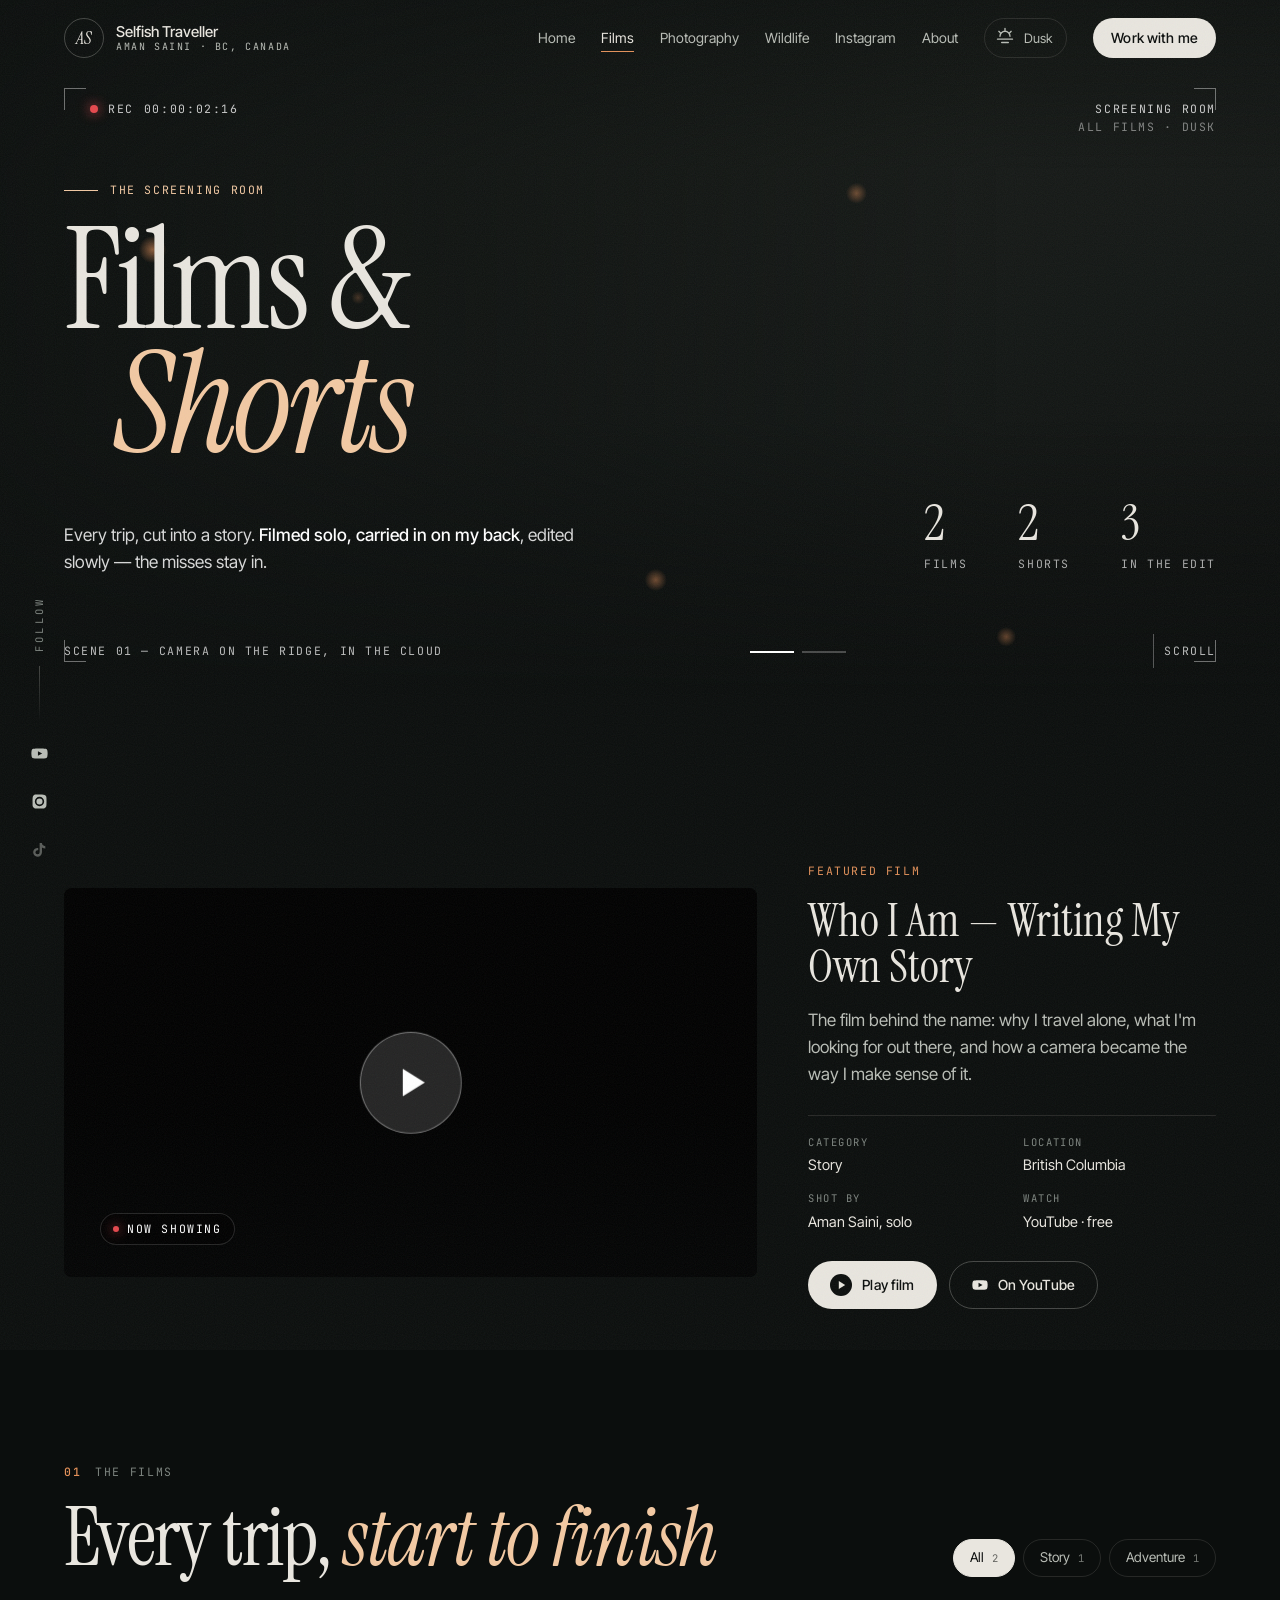
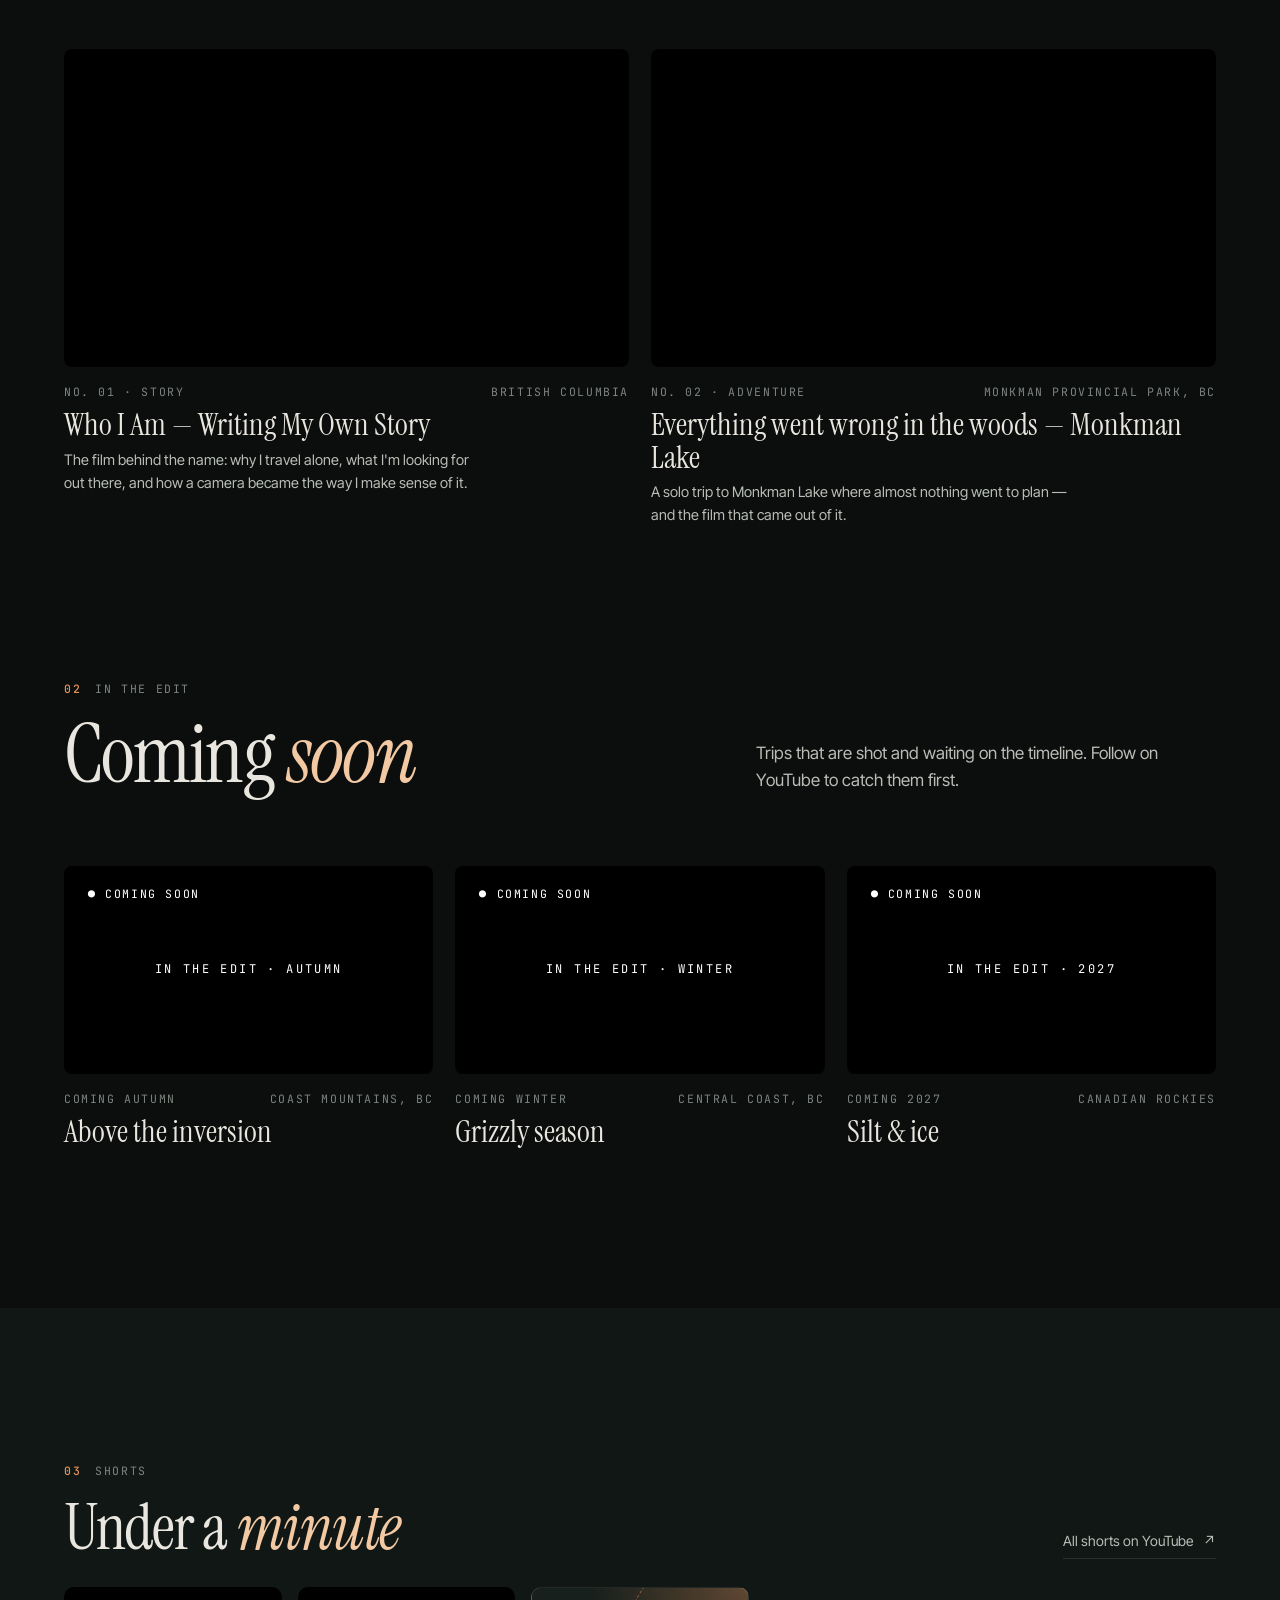
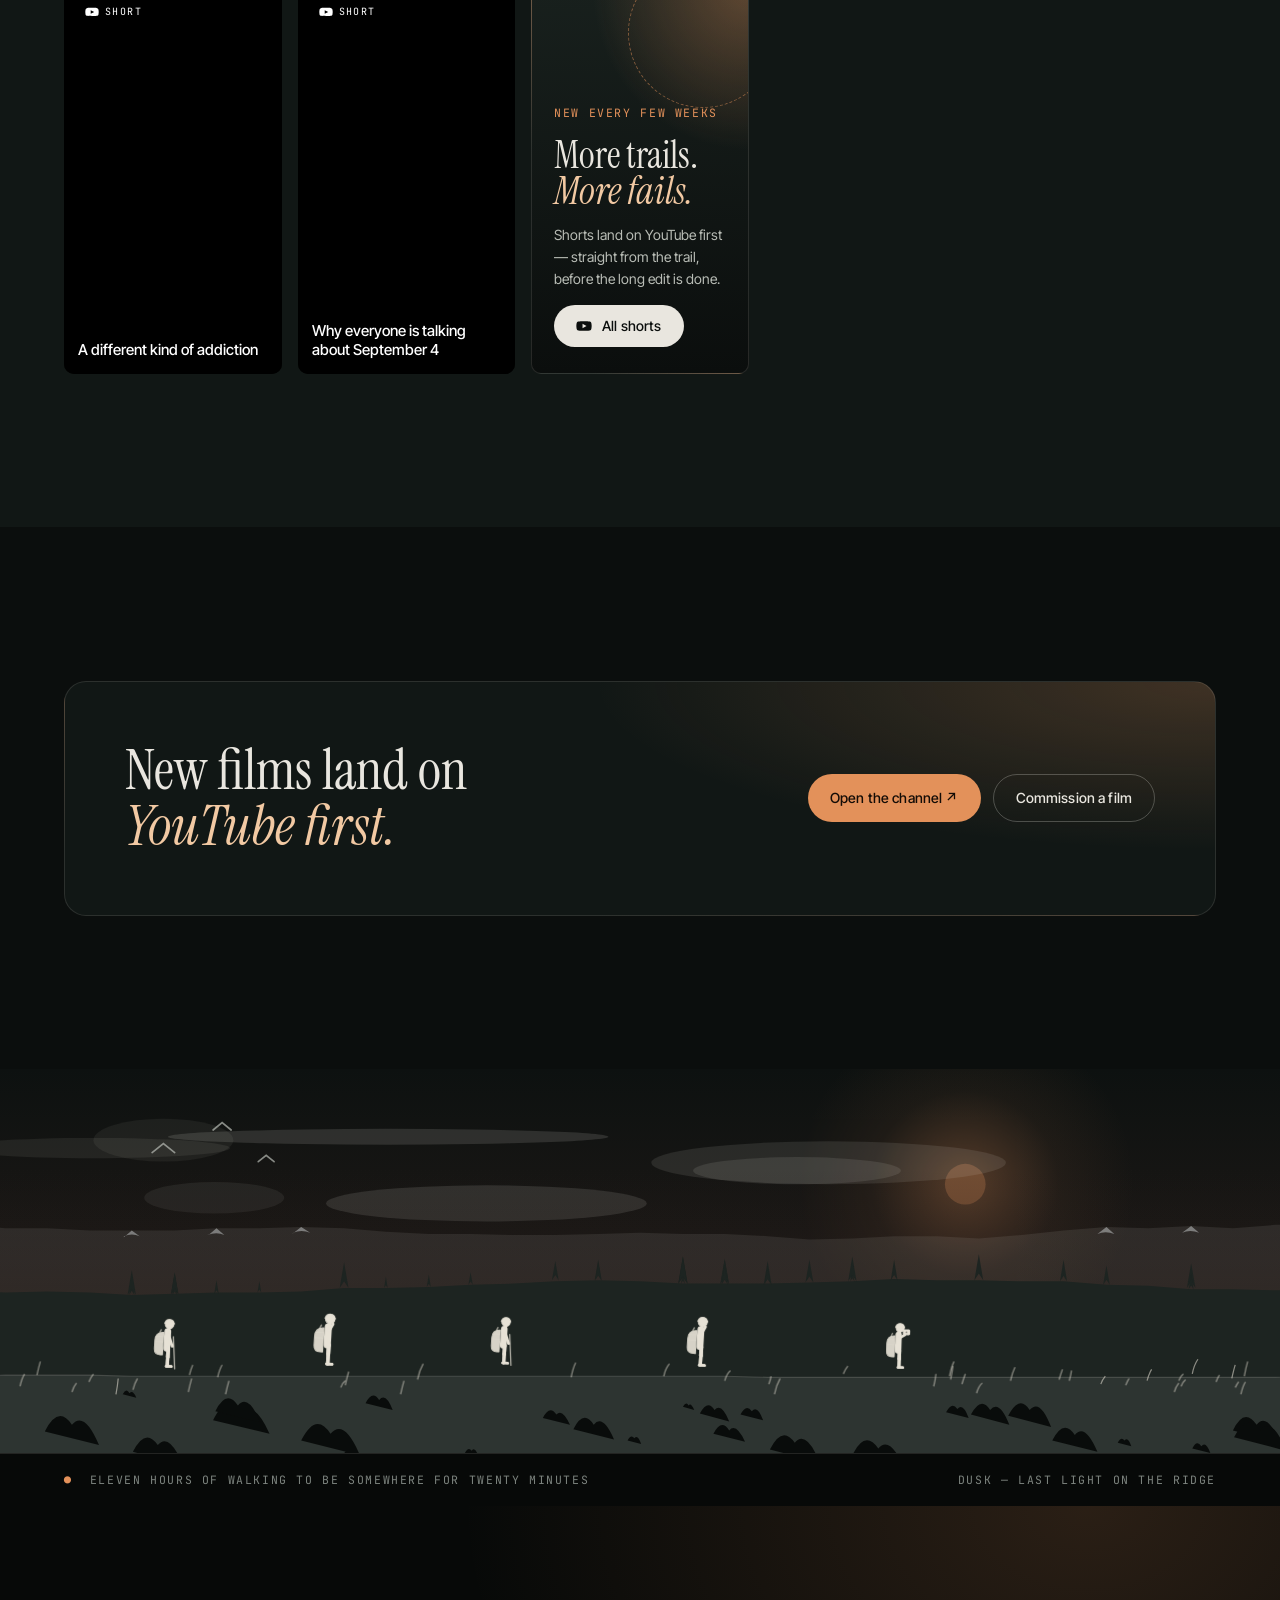
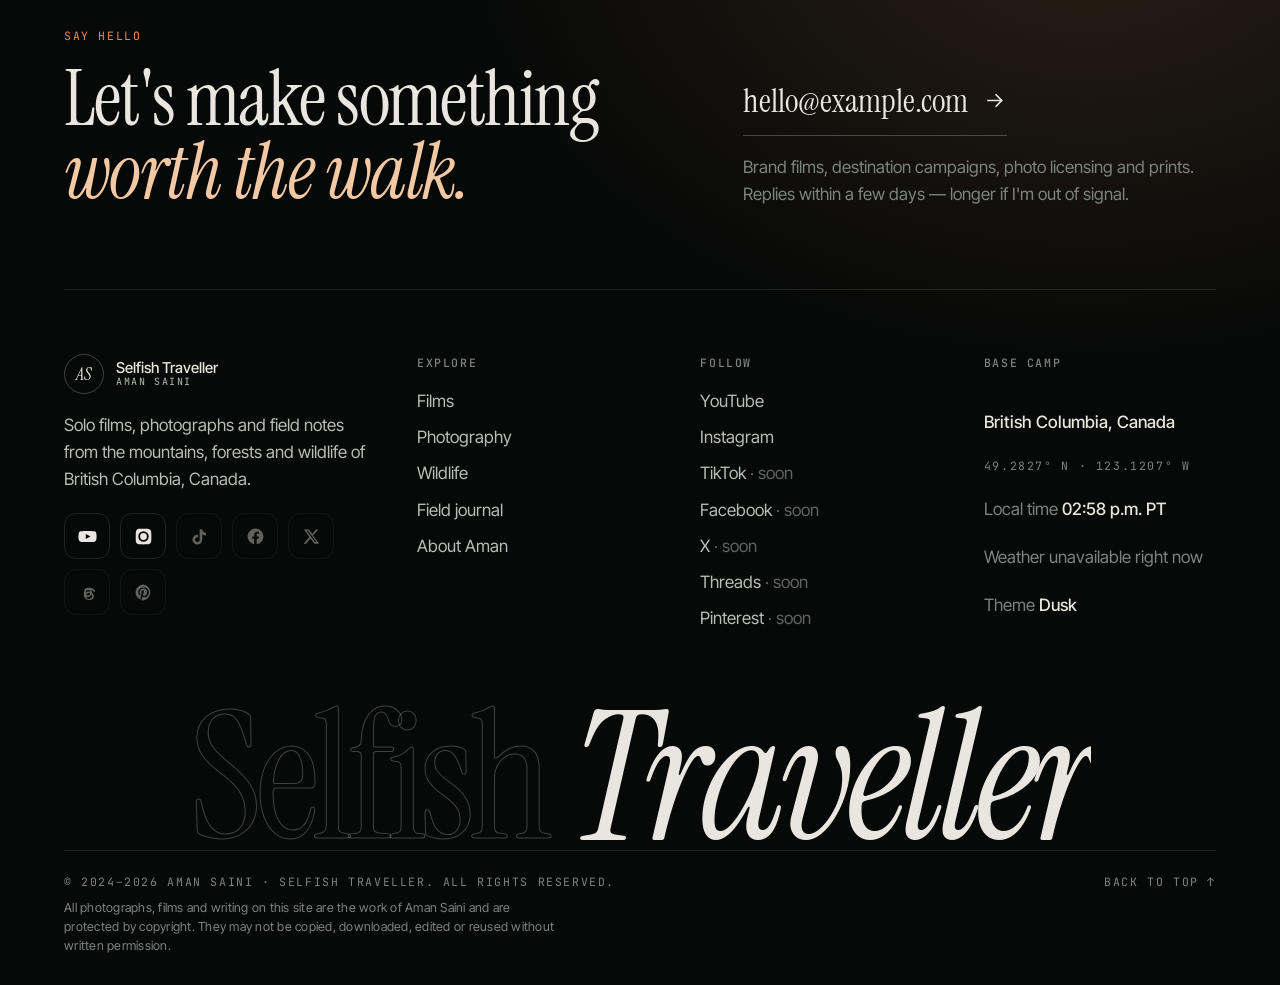
==== commit 836a8478: "Add files via upload" ====
--- a/films.html
+++ b/films.html
@@ -13,6 +13,7 @@
 <link rel="stylesheet" href="assets/css/site.css">
 <link rel="stylesheet" href="assets/css/mobile.css">
 <link rel="stylesheet" href="assets/css/cinema.css">
+  <link rel="stylesheet" href="assets/css/perf.css">
 </head>
 <body data-page="films">
 <a class="skip" href="#main">Skip to content</a>
@@ -94,5 +95,6 @@
 <script src="assets/js/site.js"></script>
 <script src="assets/js/mobile.js"></script>
 <script src="assets/js/cinema.js"></script>
+<script src="assets/js/perf.js"></script>
 </body>
 </html>
--- a/assets/css/site.css
+++ b/assets/css/site.css
@@ -699,10 +699,14 @@
 }
 @media (hover:none){ .peek{display:none} .tile .cap,.fr .cap{opacity:1;transform:none} .tile::after,.fr::after{opacity:1} }
 @media (prefers-reduced-motion:reduce){
-  *,*::before,*::after{animation-duration:.01ms!important;animation-iteration-count:1!important;transition-duration:.01ms!important;scroll-behavior:auto!important}
-  .bars::before,.bars::after{display:none}
-  .tk,.leg,.shin,.arm,.pole,.bob,.puff,.bird,.umb{animation:none!important}
-}
+  html:not([data-motion="full"]) *,html:not([data-motion="full"]) *::before,html:not([data-motion="full"]) *::after{animation-duration:.01ms!important;animation-iteration-count:1!important;transition-duration:.01ms!important;scroll-behavior:auto!important}
+  html:not([data-motion="full"]){scroll-behavior:auto!important}
+  html:not([data-motion="full"]) .bars::before,html:not([data-motion="full"]) .bars::after{display:none}
+  html:not([data-motion="full"]) .tk,html:not([data-motion="full"]) .leg,html:not([data-motion="full"]) .shin,html:not([data-motion="full"]) .arm,html:not([data-motion="full"]) .pole,html:not([data-motion="full"]) .bob,html:not([data-motion="full"]) .puff,html:not([data-motion="full"]) .bird,html:not([data-motion="full"]) .umb{animation:none!important}
+}
+html[data-motion="calm"] *,html[data-motion="calm"] *::before,html[data-motion="calm"] *::after{animation-duration:.01ms!important;animation-iteration-count:1!important;transition-duration:.01ms!important;scroll-behavior:auto!important}
+html[data-motion="calm"]{scroll-behavior:auto!important}
+html[data-motion="calm"] .bars::before,html[data-motion="calm"] .bars::after{display:none}
 
 /* ── refinements ── */
 .ft__mail svg{width:.75em;height:.75em;flex:none}
--- a/assets/css/cinema.css
+++ b/assets/css/cinema.css
@@ -125,9 +125,9 @@
 .mag{transition:transform .5s var(--ease)!important}
 
 @media (prefers-reduced-motion:reduce){
-  .frame img{filter:none}
-  .keep path{stroke-dashoffset:0}
-  .keep-tag{opacity:1}
+  html:not([data-motion="full"]) .frame img{filter:none}
+  html:not([data-motion="full"]) .keep path{stroke-dashoffset:0}
+  html:not([data-motion="full"]) .keep-tag{opacity:1}
 }
 
 @media (max-width:760px){
@@ -150,22 +150,45 @@
 .achip{display:none}
 @media (max-width:760px),(hover:none) and (pointer:coarse) and (max-height:500px){
   .ascent{display:none}
-  .achip{display:flex;position:fixed;left:50%;bottom:calc(var(--tab,66px) + var(--safe-b,0px) + 12px);z-index:72;align-items:center;gap:10px;
-    height:46px;padding:0 16px 0 6px;border-radius:99px;border:1px solid var(--line-2);color:var(--fog);text-align:left;
-    background:color-mix(in srgb,var(--ink) 78%,transparent);backdrop-filter:blur(16px) saturate(1.3);-webkit-backdrop-filter:blur(16px) saturate(1.3);
-    box-shadow:0 10px 30px -10px rgba(0,0,0,.7);transform:translate(-50%,160%);opacity:0;transition:transform .55s var(--ease),opacity .4s}
-  .achip.show{transform:translate(-50%,0);opacity:1}
-  .achip.bump{animation:bump .6s var(--ease)}
-  @keyframes bump{30%{transform:translate(-50%,-6px) scale(1.04)}}
   .achip__ring{position:relative;width:34px;height:34px;display:grid;place-items:center;flex:none}
   .achip__ring svg{position:absolute;inset:0;transform:rotate(-90deg)}
   .achip__ring circle{fill:none;stroke:var(--line-2);stroke-width:2.2}
   .achip__ring circle.p{stroke:var(--glow);stroke-dasharray:100;stroke-dashoffset:100;stroke-linecap:round;transition:stroke-dashoffset .2s}
   .achip__ring b{font-size:10px;color:var(--glow);font-style:normal}
-  .achip>span{display:flex;flex-direction:column;line-height:1.15}
-  .achip>span b{font-family:var(--serif);font-weight:400;font-size:19px;font-variant-numeric:tabular-nums}
-  .achip>span small{font-family:var(--mono);font-size:9px;letter-spacing:.14em;text-transform:uppercase;color:var(--fog-3);white-space:nowrap}
-
+  /* the notch — docked to the top of the tab bar, so it never floats over content */
+  .notch{display:flex;position:fixed;left:50%;bottom:calc(var(--tab,66px) + var(--safe-b,0px) - 1px);z-index:71;align-items:stretch;
+    height:30px;border-radius:14px 14px 0 0;border:1px solid var(--line-2);border-bottom:0;
+    background:color-mix(in srgb,var(--ink) 88%,transparent);backdrop-filter:blur(18px) saturate(1.3);-webkit-backdrop-filter:blur(18px) saturate(1.3);
+    transform:translate(-50%,calc(100% + var(--tab,66px) + var(--safe-b,0px)));opacity:0;pointer-events:none;transition:transform .45s var(--ease),opacity .3s;font-family:var(--mono);color:var(--fog-2);white-space:nowrap}
+  .notch.show{transform:translate(-50%,0);opacity:1;pointer-events:auto}
+  .notch.bump .achip__ring{animation:ping .7s var(--ease)}
+  @keyframes ping{40%{transform:scale(1.25)}}
+  .notch button{display:flex;align-items:center;gap:7px;padding:0 12px;height:100%;font-size:10px;letter-spacing:.12em;text-transform:uppercase;color:inherit}
+  .notch__alt b{font-family:var(--serif);font-weight:400;font-size:15px;letter-spacing:0;text-transform:none;color:var(--fog);font-variant-numeric:tabular-nums}
+  .notch__alt small{font-size:9px;color:var(--fog-3);white-space:nowrap}
+  .notch__sep{width:1px;margin:7px 0;background:var(--line-2)}
+  .notch__snd .lbl{font-size:9px}
+  .notch__snd.on{color:var(--glow-2)}
+  .notch__snd.on .snd__bars i,.menu-snd.on .snd__bars i{animation:eq 1s ease-in-out infinite alternate}
+  .notch__snd.on .snd__bars i:nth-child(2),.menu-snd.on .snd__bars i:nth-child(2){animation-delay:-.3s}
+  .notch__snd.on .snd__bars i:nth-child(3),.menu-snd.on .snd__bars i:nth-child(3){animation-delay:-.6s}
+  .notch .achip__ring{width:20px;height:20px}
+  .notch .achip__ring circle{stroke-width:3}
+  /* summit progress along the top edge of the tab bar */
+  .tabline{position:fixed;left:0;right:0;bottom:calc(var(--tab,66px) + var(--safe-b,0px));height:1.5px;z-index:71;pointer-events:none;opacity:0;transition:opacity .4s}
+  .tabline.show{opacity:1}
+  .tabline i{display:block;height:100%;background:linear-gradient(90deg,rgba(var(--glow-rgb),.2),var(--glow));transform-origin:left;transform:scaleX(0);box-shadow:0 0 8px rgba(var(--glow-rgb),.7)}
+
+  /* ☰ menu on phones: fits the screen, nothing hidden behind the tab bar */
+  .menu-open .tabs{transform:translateY(110%)!important}
+  .sheet{padding:84px var(--mpad,18px) calc(28px + var(--safe-b,0px));gap:22px}
+  .sheet ol a{font-size:clamp(28px,8.2vw,40px);padding:8px 0}
+  .sheet__themes{grid-template-columns:repeat(4,1fr)}
+  .sheet__themes button{padding:9px 2px;font-size:11px}
+  .menu-snd{margin:0}
+  .menu-open .hdr{background:var(--ink)}
+  .brand__txt b{white-space:nowrap}
+  @media (max-width:370px){.brand__txt b{font-size:15px}}
   /* the route sheet */
   .route-scrim{z-index:96}
   .route{z-index:97;padding-bottom:calc(18px + var(--safe-b,0px))}
@@ -190,11 +213,11 @@
   .route__list li.here button{background:linear-gradient(90deg,rgba(var(--glow-rgb),.14),transparent);border-radius:12px}
   .route__list li.here .n,.route__list li.here .m{color:var(--glow)}
   .route__list li.here b::after{content:"  ● you are here";font-family:var(--mono);font-size:9px;letter-spacing:.12em;color:var(--glow);vertical-align:2px}
-  .route__snd{display:grid;grid-template-columns:auto 1fr auto;gap:14px;align-items:center;width:100%;padding:14px 16px;border-radius:16px;border:1px solid var(--line-2);text-align:left;color:var(--fog-2)}
-  .route__snd b{display:block;color:var(--fog);font-weight:500}
-  .route__snd small{font-size:12px;color:var(--fog-3)}
-  .route__snd .lbl{font-size:10px}
-  .route__snd.on{border-color:var(--glow);color:var(--glow-2)}
+  .route__snd,.menu-snd{display:grid;grid-template-columns:auto 1fr auto;gap:14px;align-items:center;width:100%;padding:14px 16px;border-radius:16px;border:1px solid var(--line-2);text-align:left;color:var(--fog-2)}
+  .route__snd b,.menu-snd b{display:block;color:var(--fog);font-weight:500}
+  .route__snd small,.menu-snd small{font-size:12px;color:var(--fog-3)}
+  .route__snd .lbl,.menu-snd .lbl{font-size:10px}
+  .route__snd.on,.menu-snd.on{border-color:var(--glow);color:var(--glow-2)}
   .route__snd.on .snd__bars i{animation:eq 1s ease-in-out infinite alternate}
   .route__snd.on .snd__bars i:nth-child(2){animation-delay:-.3s}.route__snd.on .snd__bars i:nth-child(3){animation-delay:-.6s}.route__snd.on .snd__bars i:nth-child(4){animation-delay:-.15s}
 
--- a/assets/css/perf.css
+++ b/assets/css/perf.css
@@ -0,0 +1,63 @@
+/* ═══════════════════════════════════════════════════════════════
+   perf.css — additive. Loads LAST. Changes nothing by default.
+   Three jobs:
+     1. let a visitor turn motion back on when Windows has it off
+     2. let the page drop to a cheap paint path on a slow machine
+     3. stop paying for sections nobody is looking at
+   ═══════════════════════════════════════════════════════════════ */
+
+/* ── 1. motion override ───────────────────────────────────────── */
+/* The gating lives in site.css / cinema.css (html:not([data-motion="full"])).
+   All this file has to do is keep a reveal from looking broken when motion
+   is dialled down: fade it, don't slide it. */
+html[data-motion="calm"] .rv,
+html:not([data-motion="full"]) .rv{transform:none!important}
+@media (prefers-reduced-motion:reduce){
+  html:not([data-motion="full"]) .rv{opacity:0;transition:opacity .18s linear!important}
+  html:not([data-motion="full"]) .rv.in{opacity:1}
+}
+html[data-motion="calm"] .rv{opacity:0;transition:opacity .18s linear!important}
+html[data-motion="calm"] .rv.in{opacity:1}
+
+/* ── 2. cheap paint path ──────────────────────────────────────── */
+/* Applied when the visitor picks Calm, or when the browser has no
+   backdrop-filter at all. No guessing about the machine. */
+html[data-motion="calm"]{--lite:1}
+/* Set by perf.js when the machine drops frames, or when the browser
+   has no backdrop-filter at all. Blur on a fixed, full-width bar is
+   the single most expensive thing on the page without a GPU. */
+html.perf-lite .hdr.solid,html[data-motion="calm"] .hdr.solid,
+html.perf-lite .mbar.solid,html[data-motion="calm"] .mbar.solid,
+html.perf-lite .tabs,html[data-motion="calm"] .tabs,
+html.perf-lite .tpop,html[data-motion="calm"] .tpop,
+html.perf-lite .glance > *,html[data-motion="calm"] .glance > *,
+html.perf-lite .ibtn,html[data-motion="calm"] .ibtn,
+html.perf-lite .badge,html[data-motion="calm"] .badge,
+html.perf-lite .bigplay,html[data-motion="calm"] .bigplay,
+html.perf-lite .short__b,html[data-motion="calm"] .short__b,
+html.perf-lite .short__p,html[data-motion="calm"] .short__p,
+html.perf-lite .card .tag,html[data-motion="calm"] .card .tag,
+html.perf-lite .wcard .chip3,html[data-motion="calm"] .wcard .chip3{
+  backdrop-filter:none!important;-webkit-backdrop-filter:none!important;
+}
+html.perf-lite .hdr.solid,html[data-motion="calm"] .hdr.solid{background:var(--ink)}
+html.perf-lite .mbar.solid,html[data-motion="calm"] .mbar.solid,html.perf-lite .tabs,html[data-motion="calm"] .tabs{background:var(--ink)}
+html.perf-lite .tpop,html[data-motion="calm"] .tpop,html.perf-lite .glance > *,html[data-motion="calm"] .glance > *{background:var(--ink-2)}
+html.perf-lite .badge,html[data-motion="calm"] .badge,html.perf-lite .short__b,html[data-motion="calm"] .short__b,html.perf-lite .card .tag,html[data-motion="calm"] .card .tag,
+html.perf-lite .wcard .chip3,html[data-motion="calm"] .wcard .chip3{background:rgba(0,0,0,.78)}
+html.perf-lite canvas.wx{display:none}          /* the weather canvas: a full rAF loop */
+html.perf-lite .trek__aurora{display:none}
+html.perf-lite *{box-shadow:none!important}
+html.perf-lite .peek{display:none!important}
+
+/* animations only run while you can see them */
+html.perf-lite .off-view,
+html:not([data-motion="full"]) .off-view{animation-play-state:paused!important}
+
+/* ── the motion switch itself ─────────────────────────────────── */
+.motion-opt{display:flex;gap:6px;margin-top:10px;padding-top:10px;border-top:1px solid var(--line)}
+.motion-opt button{flex:1;font:inherit;font-size:11px;letter-spacing:.06em;text-transform:uppercase;
+  padding:8px 6px;border-radius:10px;border:1px solid var(--line-2);background:transparent;
+  color:var(--fog-3);cursor:pointer}
+.motion-opt button[aria-pressed="true"]{background:var(--glow);border-color:var(--glow);color:var(--ink)}
+.motion-note{font-size:10.5px;color:var(--fog-3);margin:8px 2px 0;line-height:1.45}
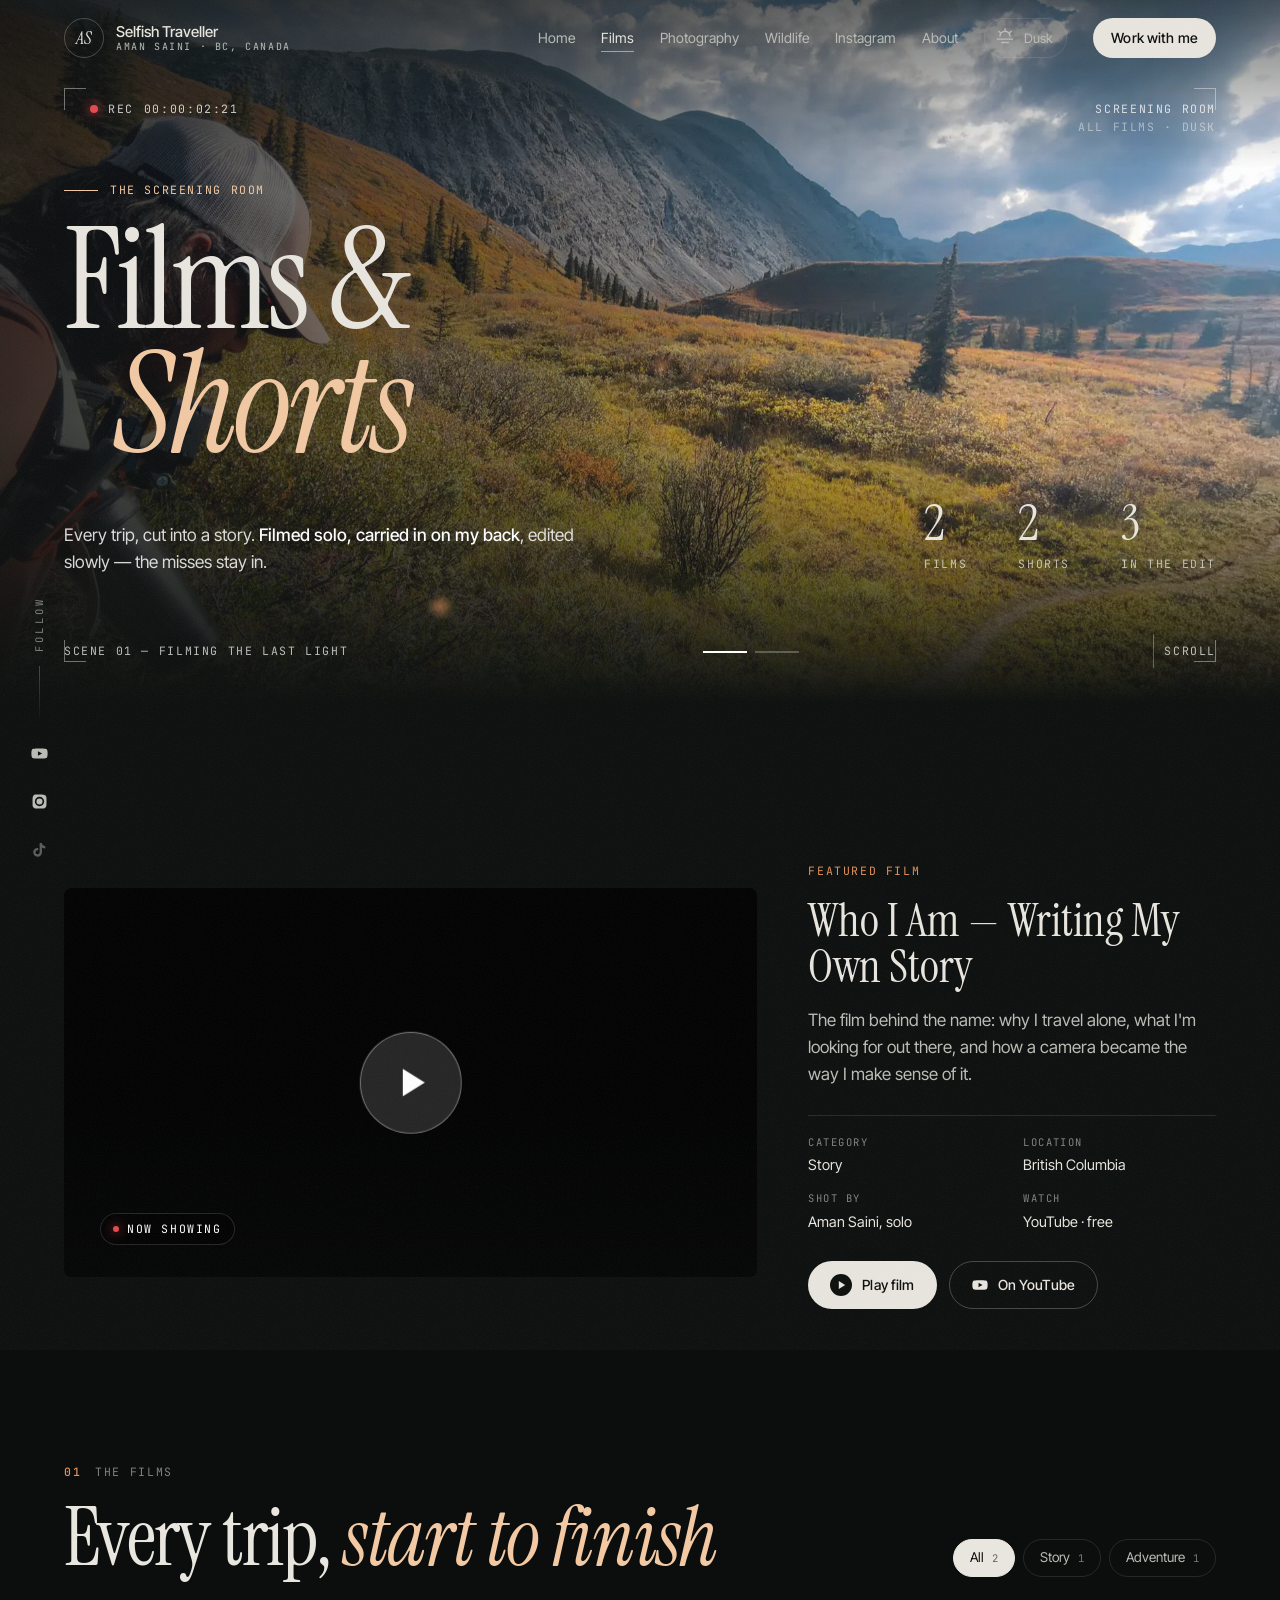
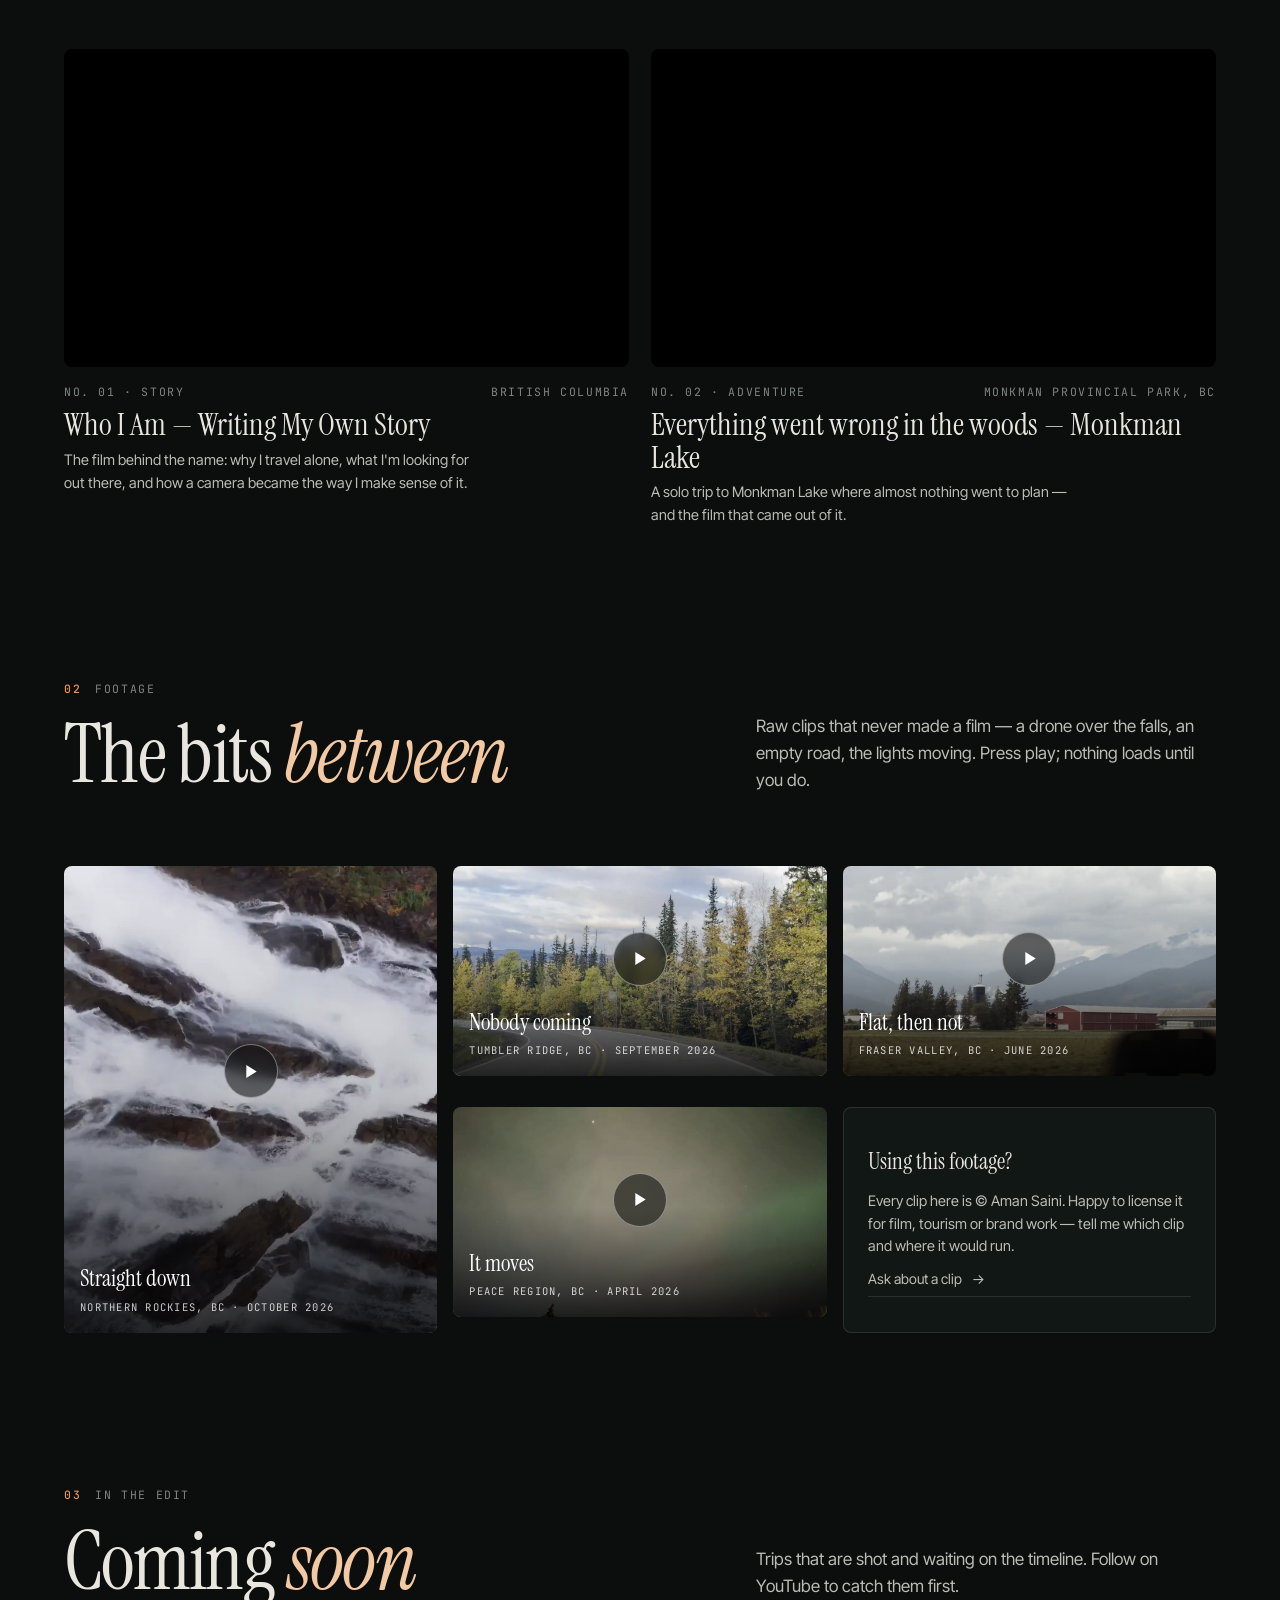
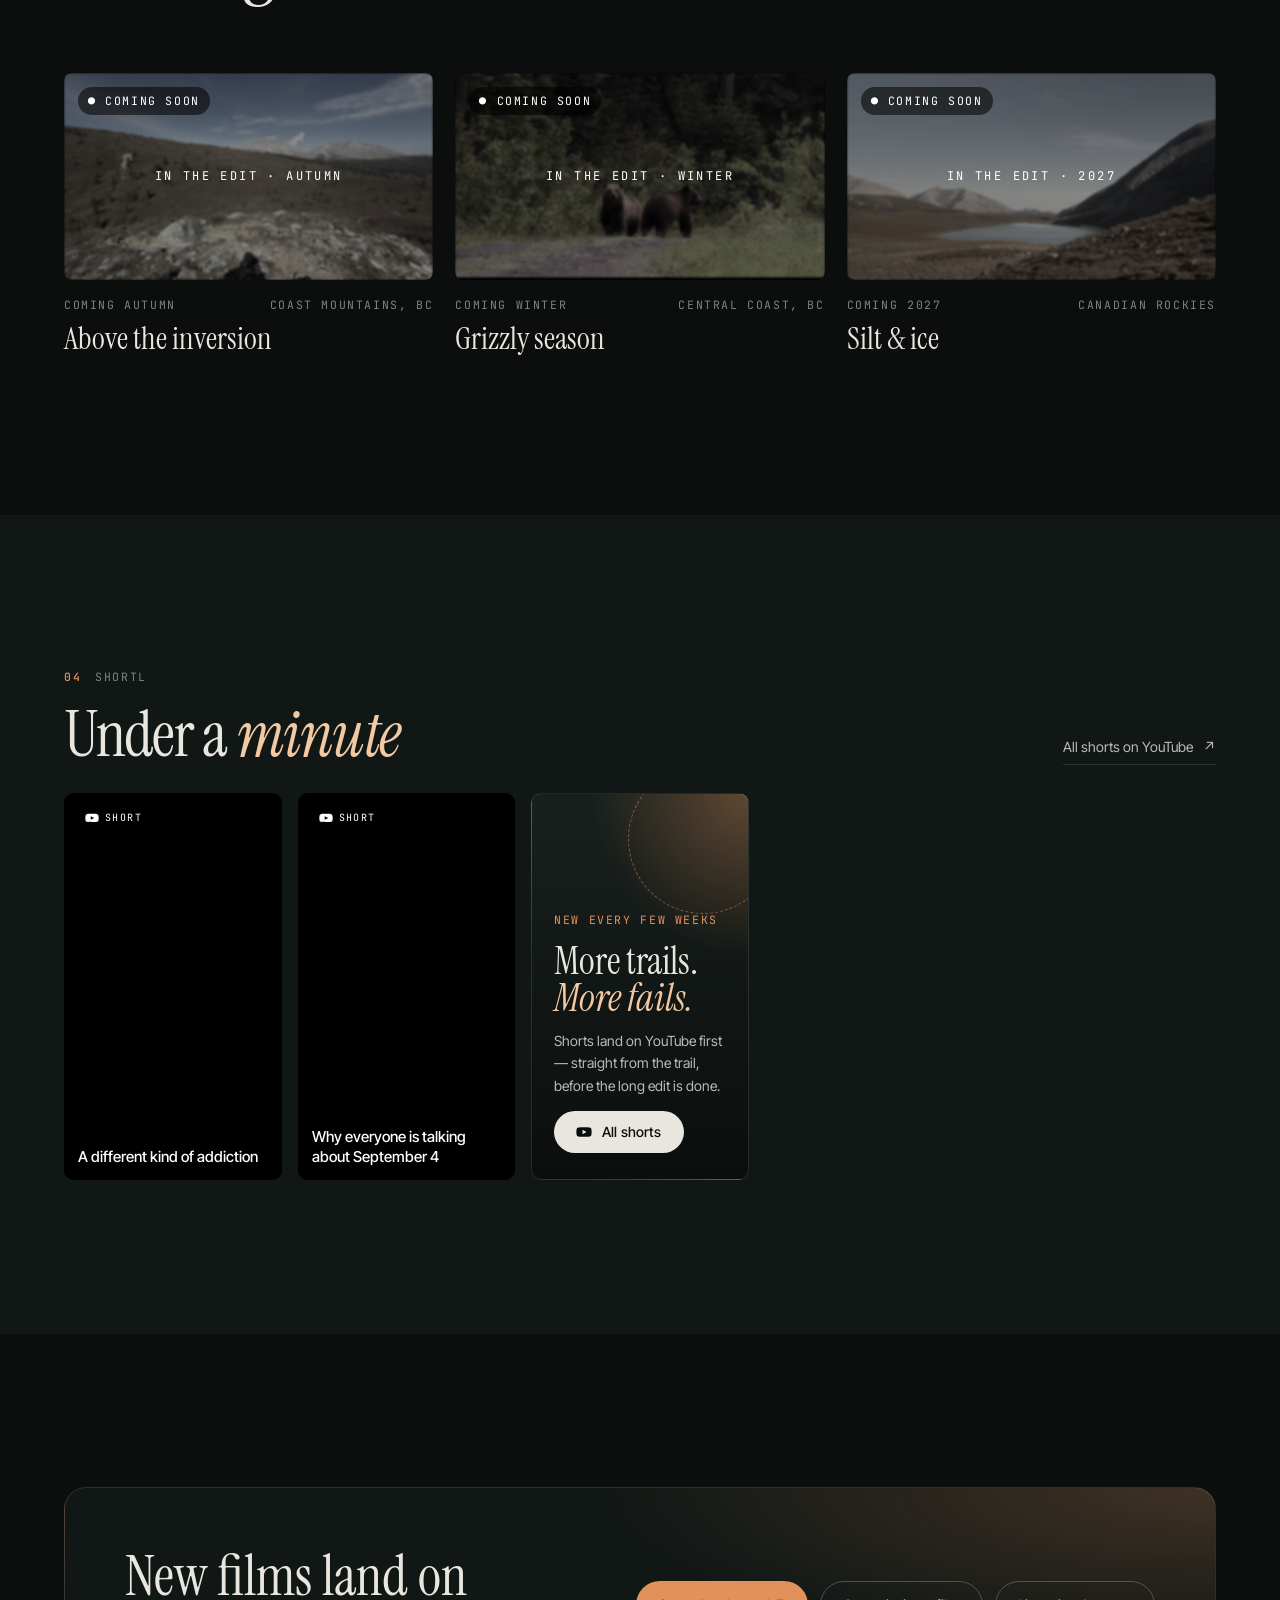
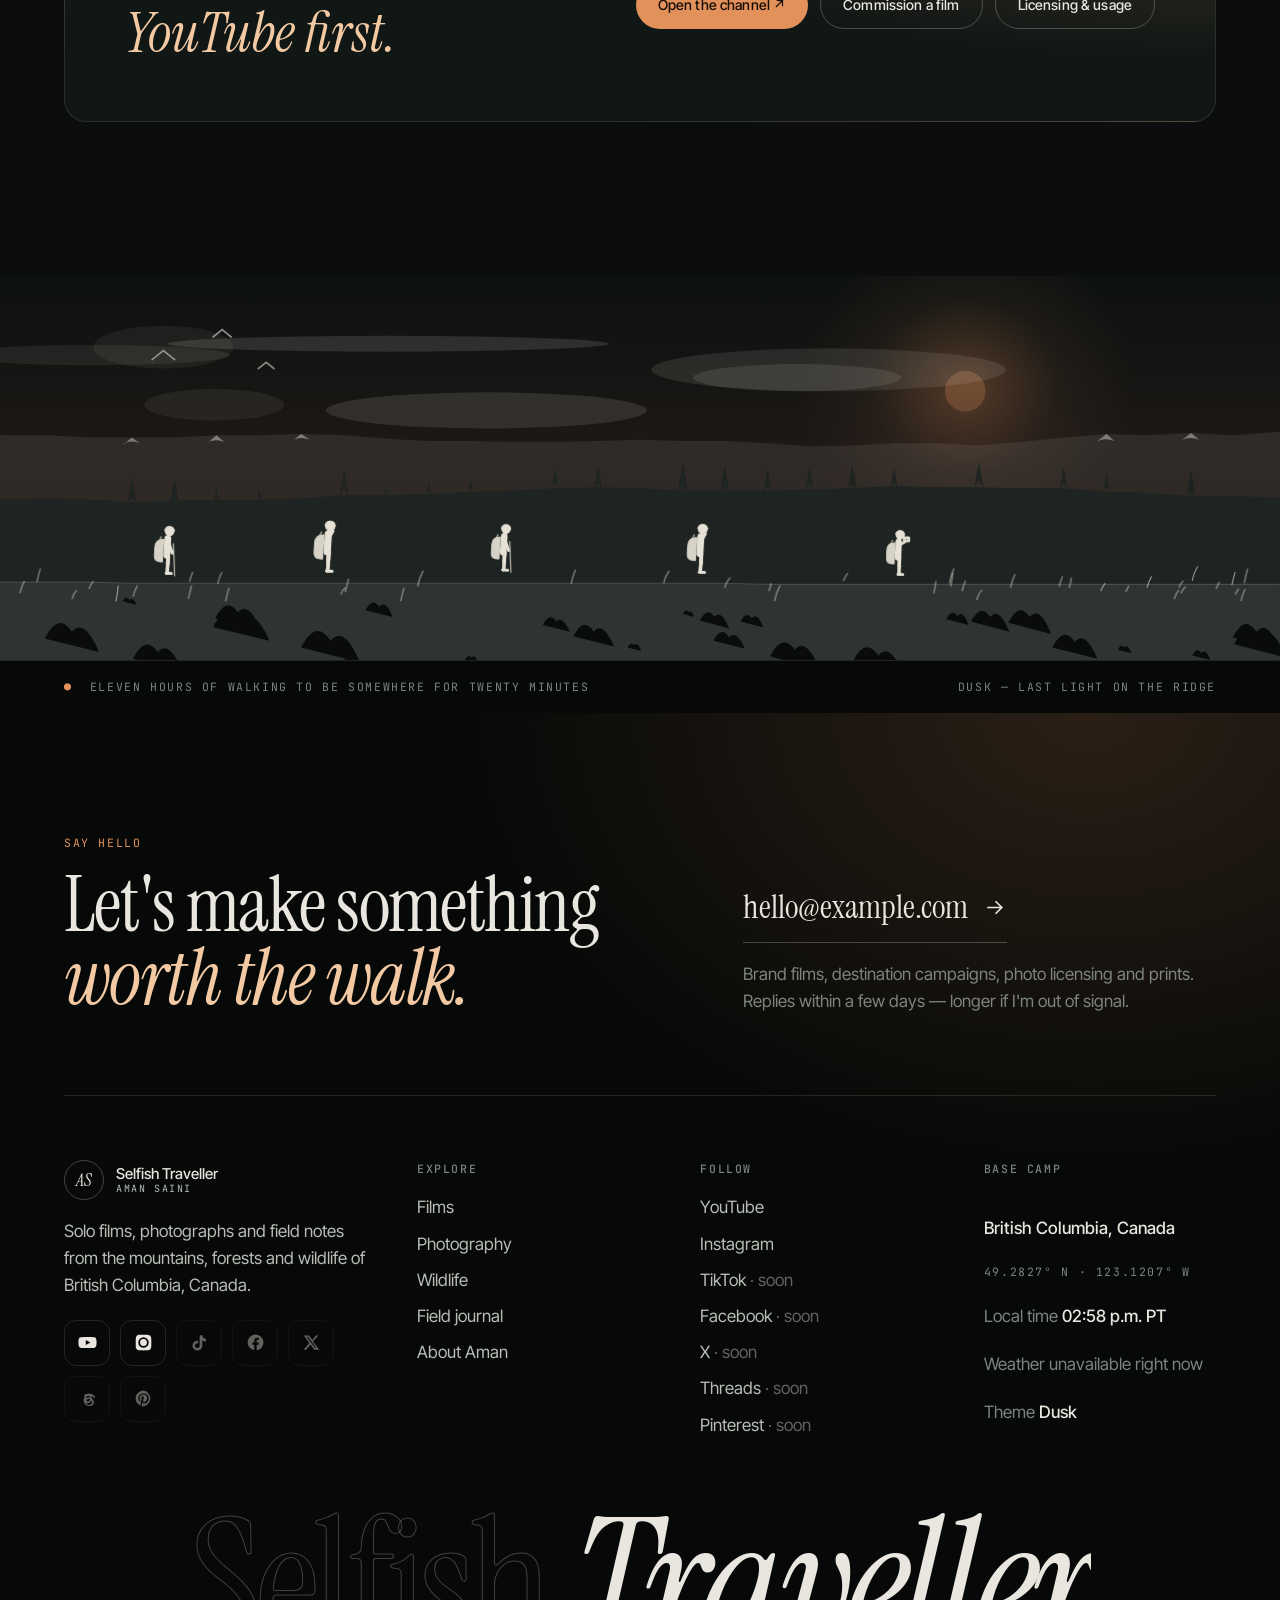
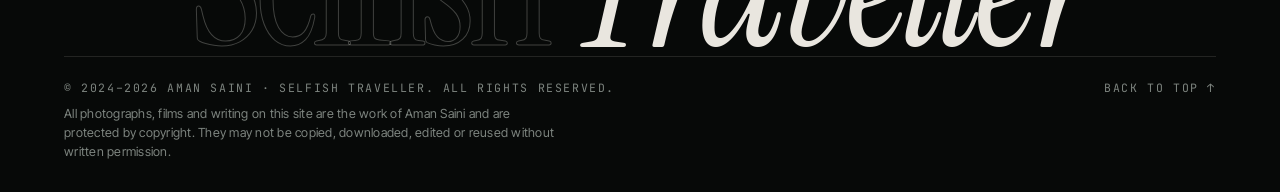
==== commit 1387d762: "Added original media - draft" ====
--- a/films.html
+++ b/films.html
@@ -58,10 +58,20 @@
   </div>
 </section>
 
+<section class="sec sec--tight" id="footage">
+  <div class="wrap">
+    <div class="sec-head">
+      <div><div class="chapter mono rv"><b>02</b> Footage</div><h2 class="h2 rv">The bits <em>between</em></h2></div>
+      <p class="sub rv" style="margin:0">Raw clips that never made a film &mdash; a drone over the falls, an empty road, the lights moving. Press play; nothing loads until you do.</p>
+    </div>
+    <div class="clips" id="clips"></div>
+  </div>
+</section>
+
 <section class="sec sec--tight" id="edit-sec">
   <div class="wrap">
     <div class="sec-head">
-      <div><div class="chapter mono rv"><b>02</b> In the edit</div><h2 class="h2 rv">Coming <em>soon</em></h2></div>
+      <div><div class="chapter mono rv"><b>03</b> In the edit</div><h2 class="h2 rv">Coming <em>soon</em></h2></div>
       <p class="sub rv" style="margin:0">Trips that are shot and waiting on the timeline. Follow on YouTube to catch them first.</p>
     </div>
     <div class="fgrid" id="edit"></div>
@@ -71,7 +81,7 @@
 <section class="sec films" id="shorts">
   <div class="wrap">
     <div class="shorts__head">
-      <div><div class="chapter mono rv"><b>03</b> Shorts</div><h2 class="h2 rv" style="font-size:clamp(40px,5vw,76px)">Under a <em>minute</em></h2></div>
+      <div><div class="chapter mono rv"><b>04</b> Shorts</div><h2 class="h2 rv" style="font-size:clamp(40px,5vw,76px)">Under a <em>minute</em></h2></div>
       <a class="link" href="https://www.youtube.com/@Selfishtraveller/shorts" target="_blank" rel="noopener">All shorts on YouTube <span>↗</span></a>
     </div>
     <div class="shelf" id="shelf"></div>
@@ -82,7 +92,7 @@
   <div class="wrap">
     <div class="band rv">
       <h3>New films land on <em>YouTube first.</em></h3>
-      <div class="cta-row"><a class="btn btn--glow" href="https://www.youtube.com/@Selfishtraveller" target="_blank" rel="noopener">Open the channel ↗</a><a class="btn btn--ghost" href="index.html#collab">Commission a film</a></div>
+      <div class="cta-row"><a class="btn btn--glow" href="https://www.youtube.com/@Selfishtraveller" target="_blank" rel="noopener">Open the channel ↗</a><a class="btn btn--ghost" href="index.html#collab">Commission a film</a><a class="btn btn--ghost" href="photography.html#licensing">Licensing &amp; usage</a></div>
     </div>
   </div>
 </section>
--- a/assets/css/site.css
+++ b/assets/css/site.css
@@ -761,3 +761,42 @@
   #fchips{flex-wrap:nowrap;overflow-x:auto;scrollbar-width:none}
 }
 @media (max-width:640px){ .hdr .brand__txt span{display:none} .hdr__in{gap:12px} }
+
+/* ═══════════════ CLIPS (Aman's own footage) ═══════════════
+   Posters only until someone presses play, so the page weighs a few hundred
+   KB instead of fifteen megabytes. auto-fit means the column count follows
+   the screen with no breakpoint list to maintain; align-items:start lets the
+   vertical clip be taller than the landscape ones instead of stretching them. */
+.clips{display:grid;grid-template-columns:1fr;gap:16px;align-items:start}
+/* The vertical clip spans two rows so the landscape ones and the usage note
+   fill the space beside it, instead of leaving a hole the width of the page. */
+@media (min-width:700px){
+  .clips{grid-template-columns:repeat(2,minmax(0,1fr))}
+  .clip--v{grid-row:span 2;align-self:stretch}
+  .clip--v .ph{height:100%;aspect-ratio:auto}
+}
+@media (min-width:1040px){ .clips{grid-template-columns:repeat(3,minmax(0,1fr))} }
+.clip{position:relative;display:block;width:100%;border-radius:8px;overflow:hidden;cursor:pointer;text-align:left;background:var(--ink-2)}
+.clip .ph{aspect-ratio:var(--ar,16/9)}
+.clip img{width:100%;height:100%;object-fit:cover;transition:transform 1.2s var(--ease),filter .5s}
+.clip::after{content:"";position:absolute;inset:0;background:linear-gradient(0deg,rgba(0,0,0,.82),rgba(0,0,0,.14) 52%,transparent);pointer-events:none}
+.clip:hover img,.clip:focus-visible img{transform:scale(1.04);filter:brightness(.92)}
+.clip__p{position:absolute;top:44%;left:50%;transform:translate(-50%,-50%);z-index:2;width:54px;height:54px;border-radius:50%;display:grid;place-items:center;background:rgba(10,12,12,.55);border:1px solid rgba(255,255,255,.4);backdrop-filter:blur(6px);color:#fff;transition:.4s var(--ease)}
+.clip__p svg{width:13px;height:13px;margin-left:2px;fill:#fff}
+.clip:hover .clip__p,.clip:focus-visible .clip__p{background:var(--glow,rgba(255,255,255,.2));transform:translate(-50%,-50%) scale(1.08)}
+@media (min-width:700px){ .clip-note{grid-column:auto} }
+.clip__t{position:absolute;left:16px;right:16px;bottom:14px;z-index:2;color:#fff}
+.clip__t b{display:block;font-family:var(--serif);font-weight:400;font-size:23px;line-height:1.15}
+.clip__t span{font-size:10.5px;letter-spacing:.12em;text-transform:uppercase;opacity:.78}
+.clip-note{align-self:stretch;display:flex;flex-direction:column;justify-content:center;gap:10px;padding:24px;border-radius:8px;border:1px solid var(--line,rgba(255,255,255,.14));background:var(--ink-2)}
+.clip-note b{font-family:var(--serif);font-weight:400;font-size:23px}
+.clip-note p{margin:0;color:var(--fog-2);font-size:14.5px;line-height:1.55}
+.vm__box video{width:100%;height:100%;border:0;display:block;object-fit:contain;background:#000}
+@media (max-width:700px){
+  .clips{grid-template-columns:1fr;gap:12px}
+  .clip__t b{font-size:19px}
+  .clip-note{padding:20px}
+}
+/* inline link inside body copy (used in the licensing note) */
+.link-in{color:var(--glow);border-bottom:1px solid currentColor;text-decoration:none}
+.link-in:hover{opacity:.78}
